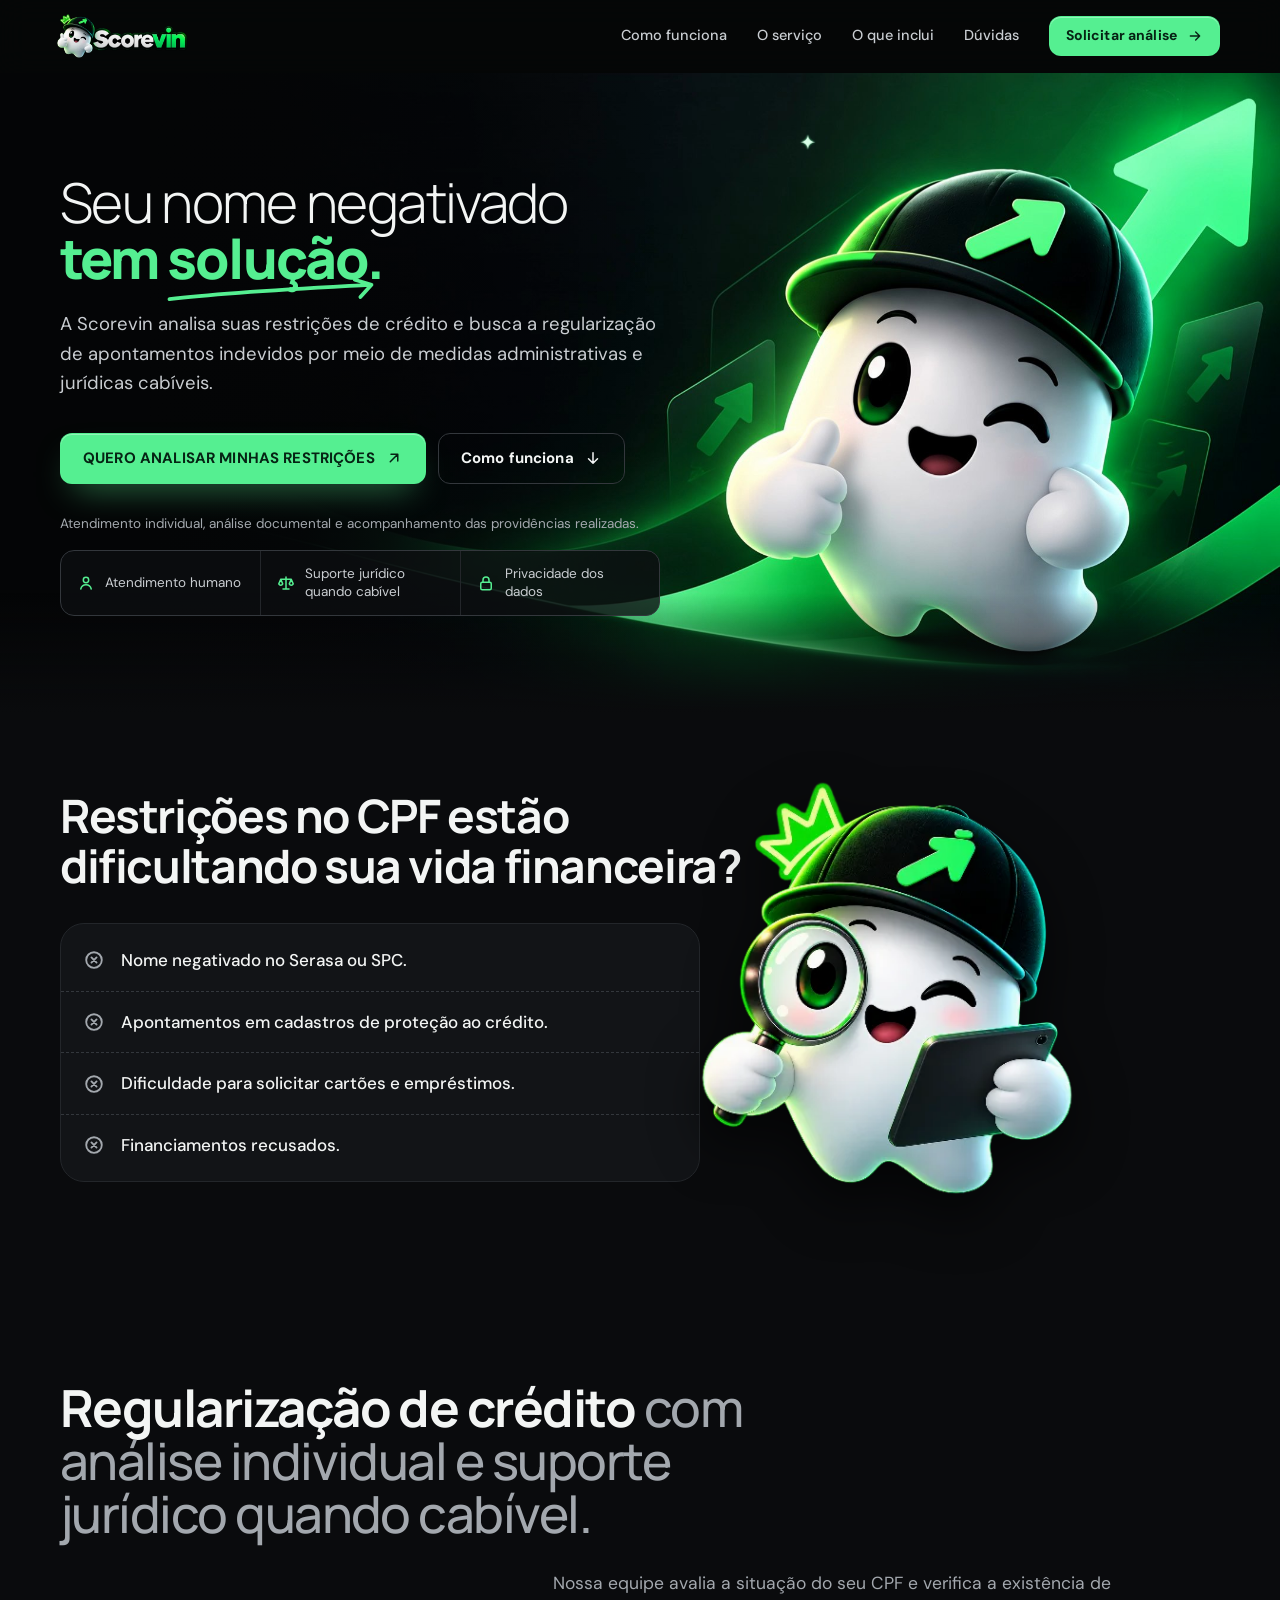
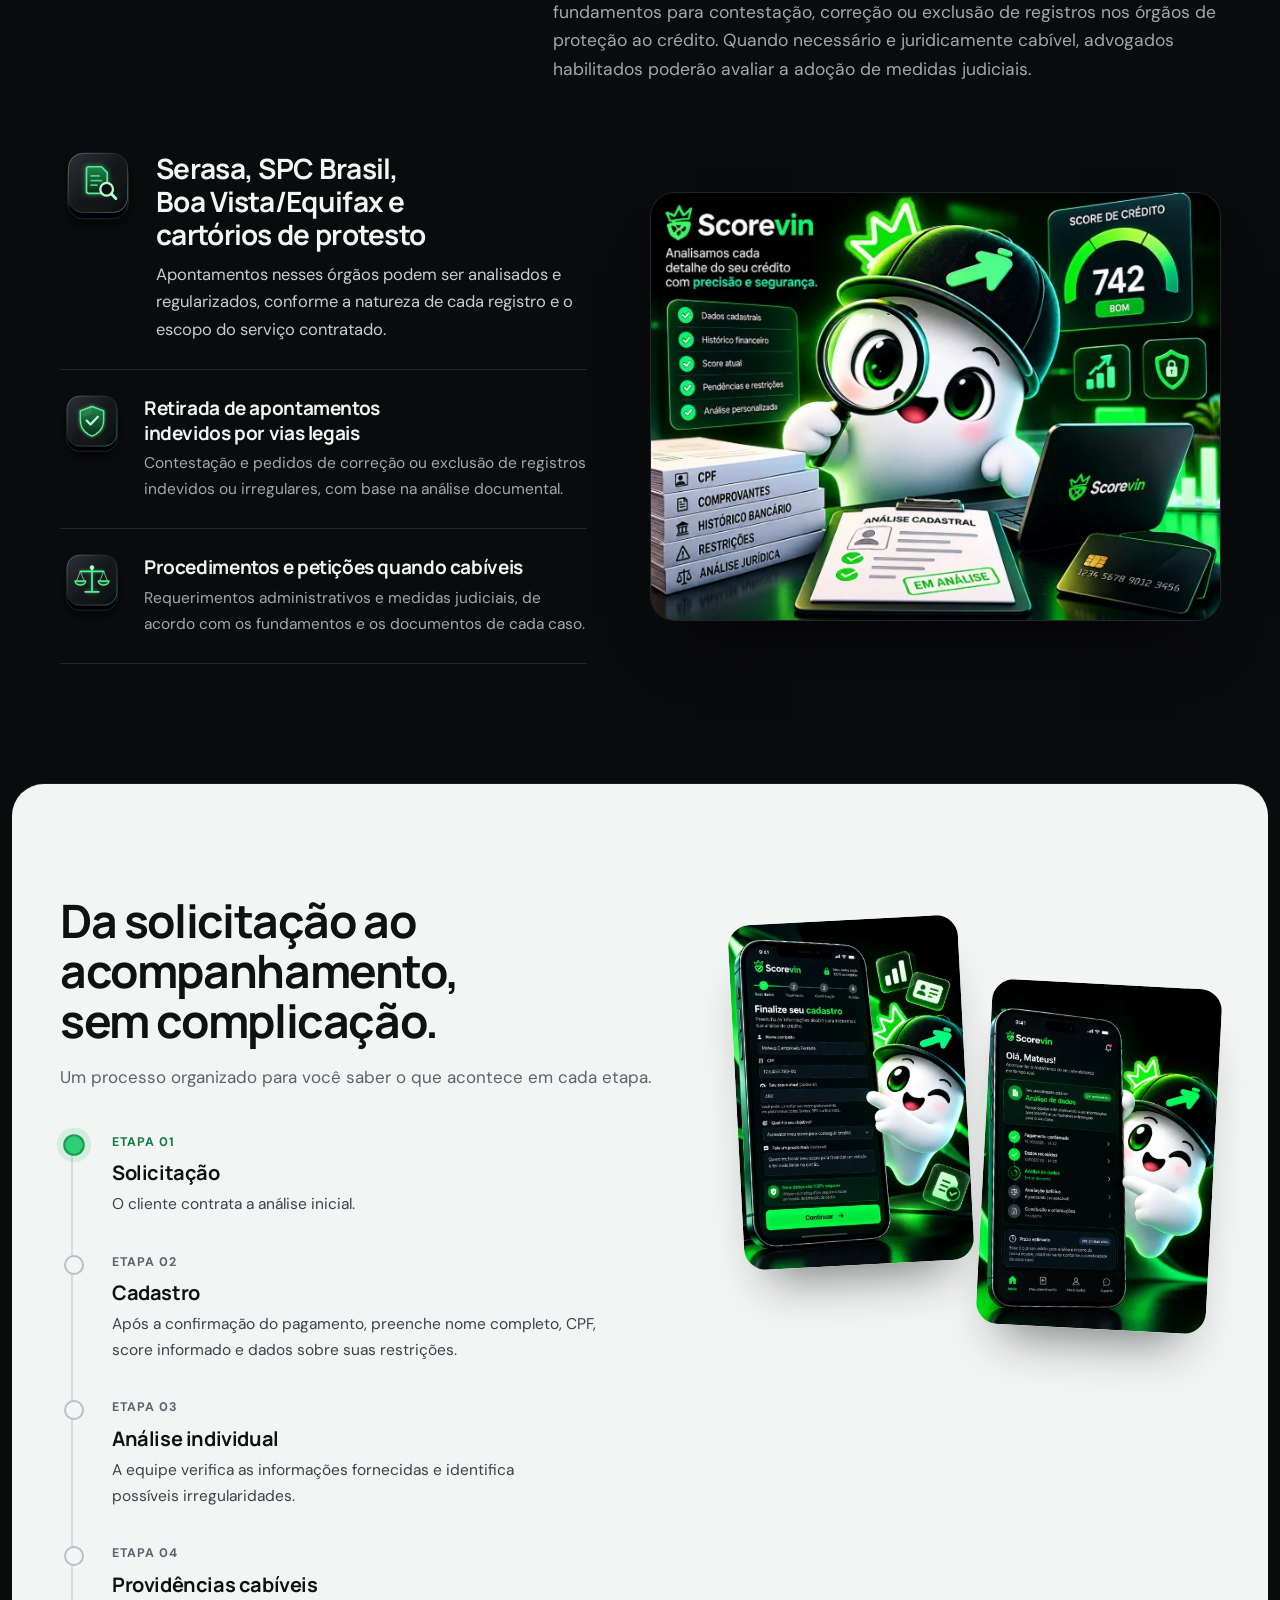
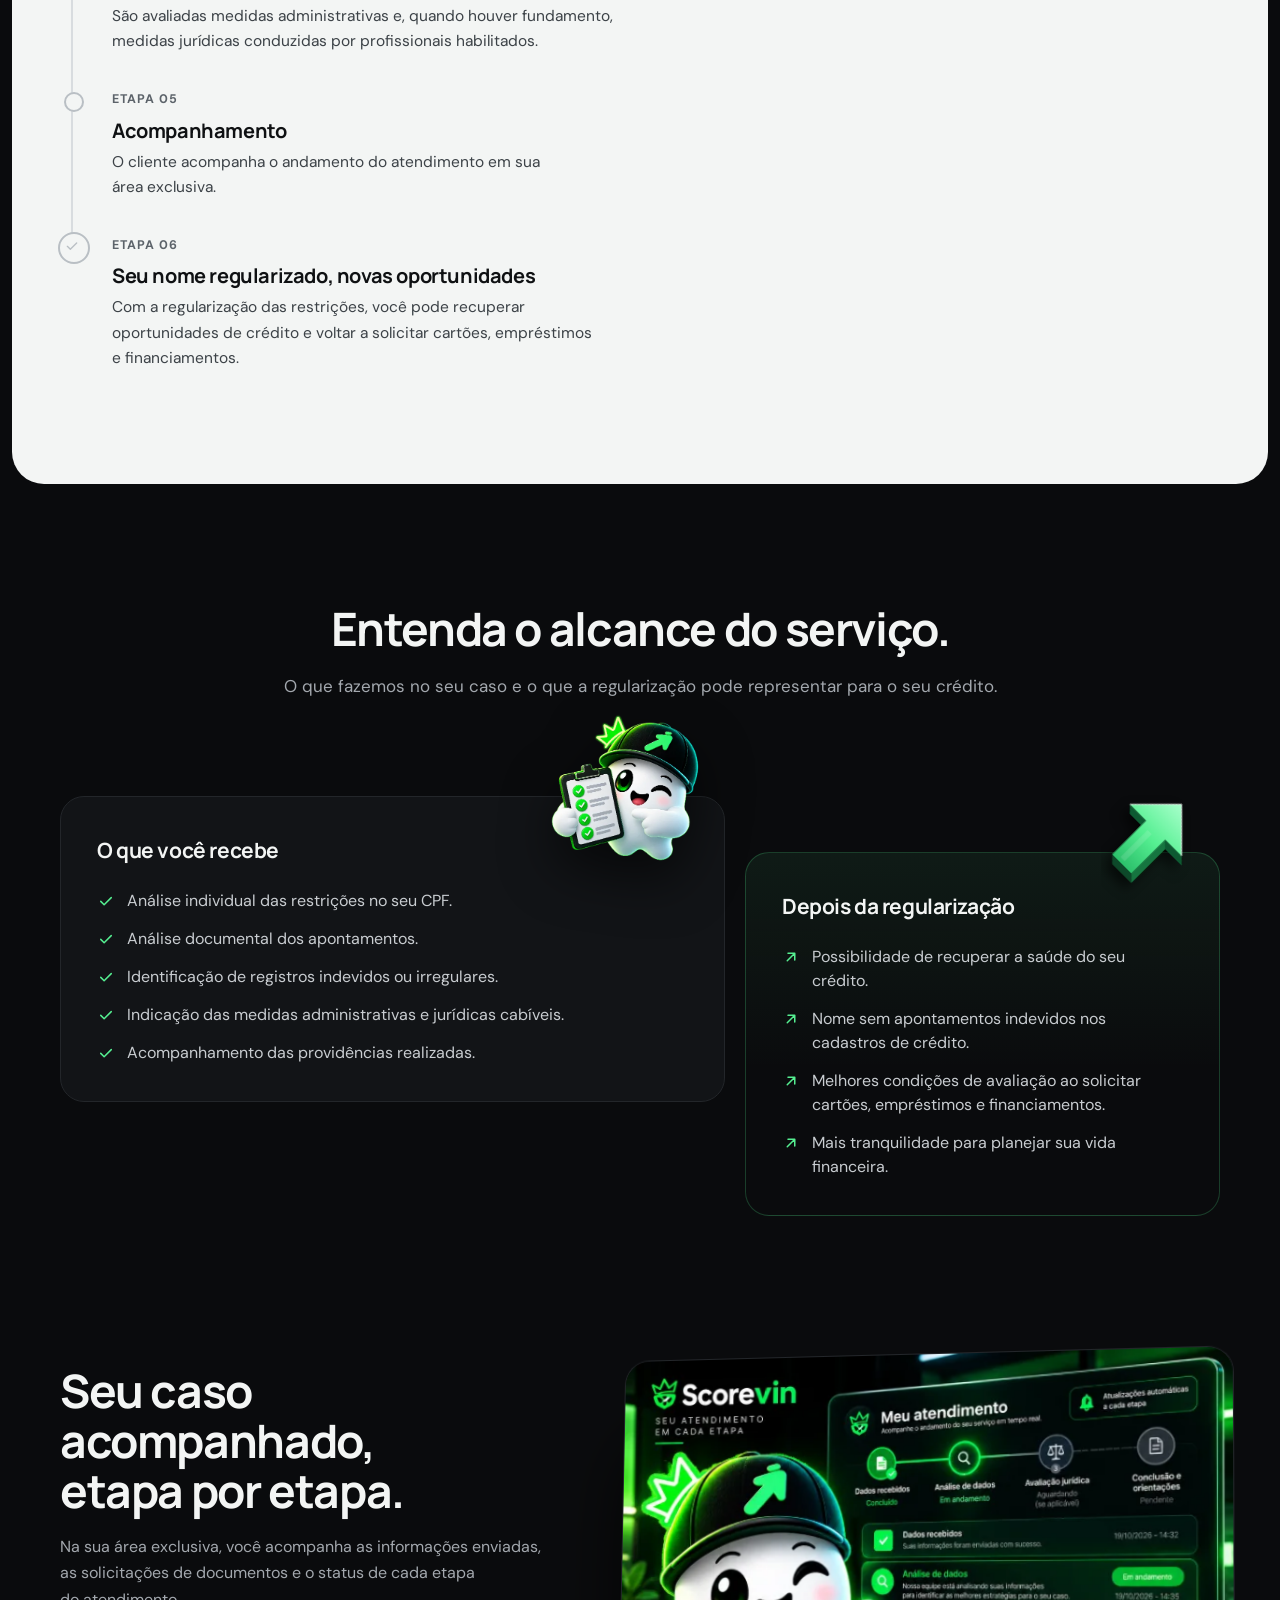
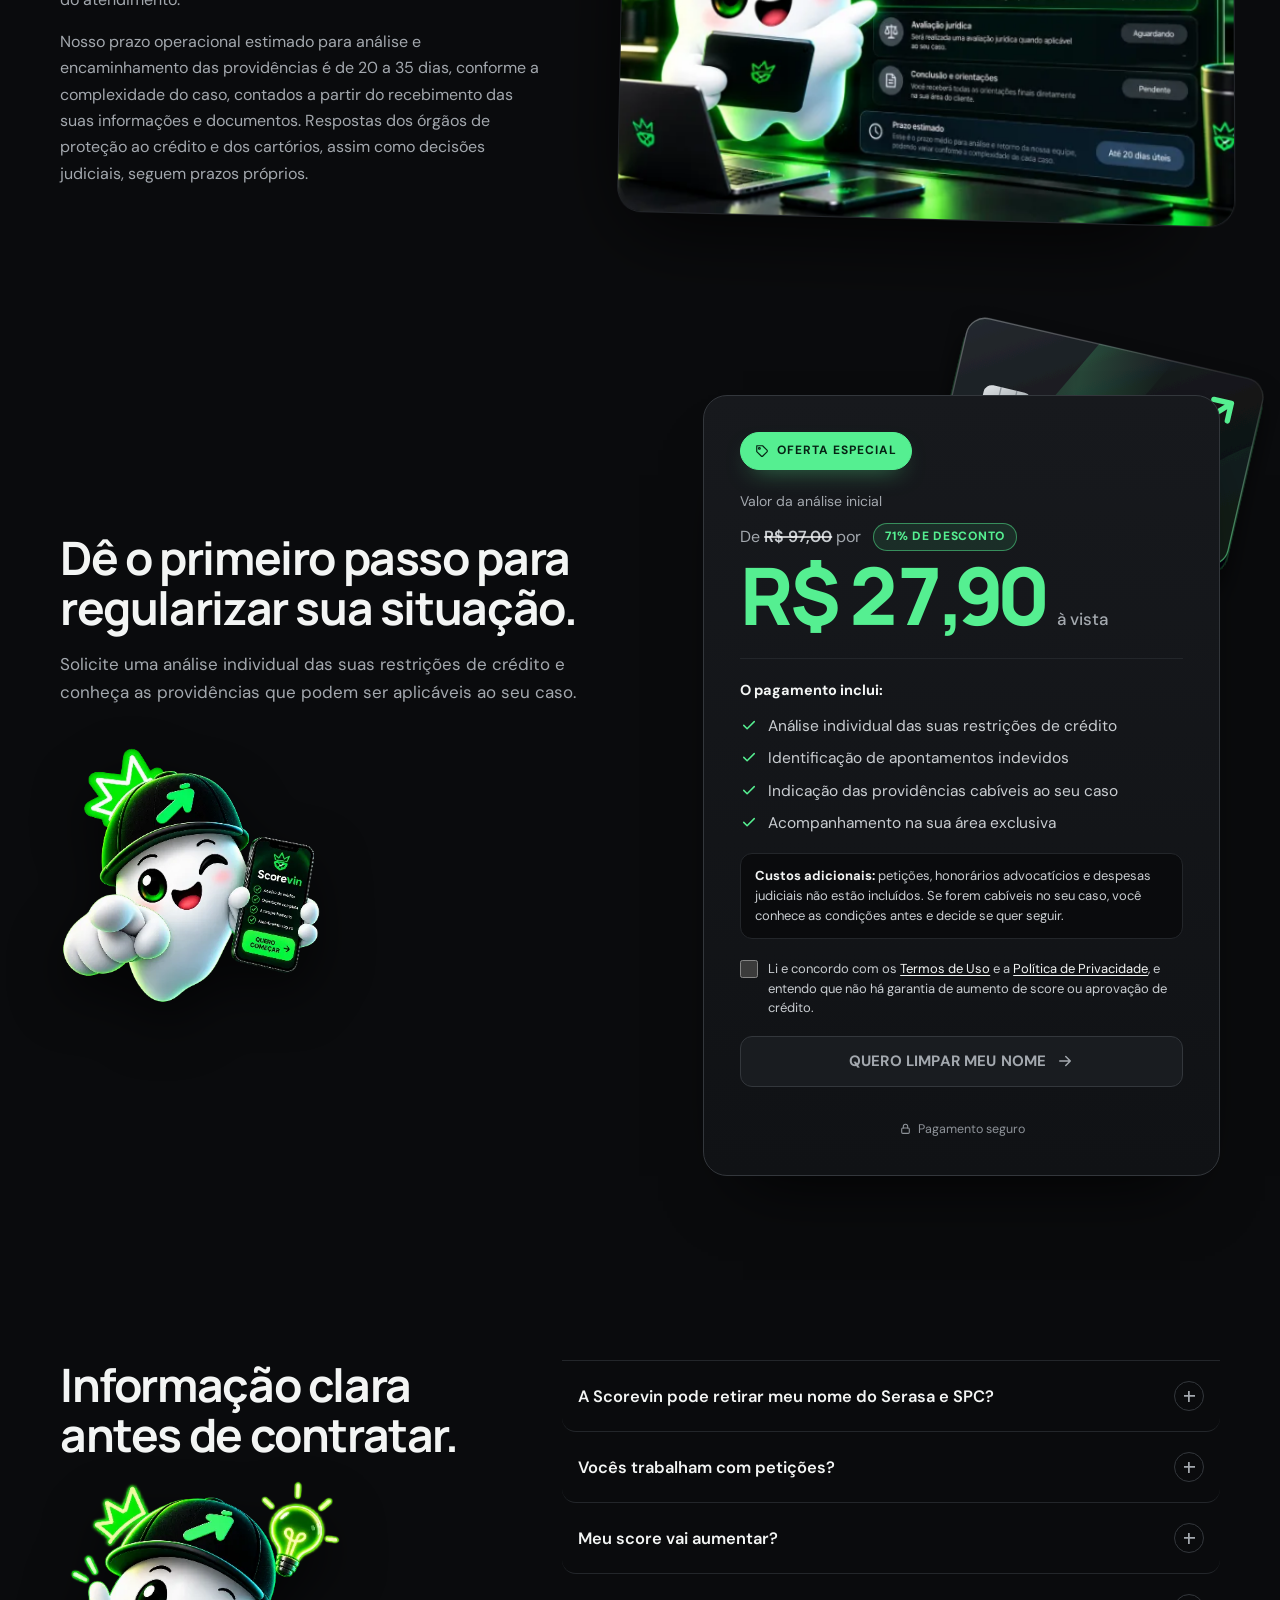
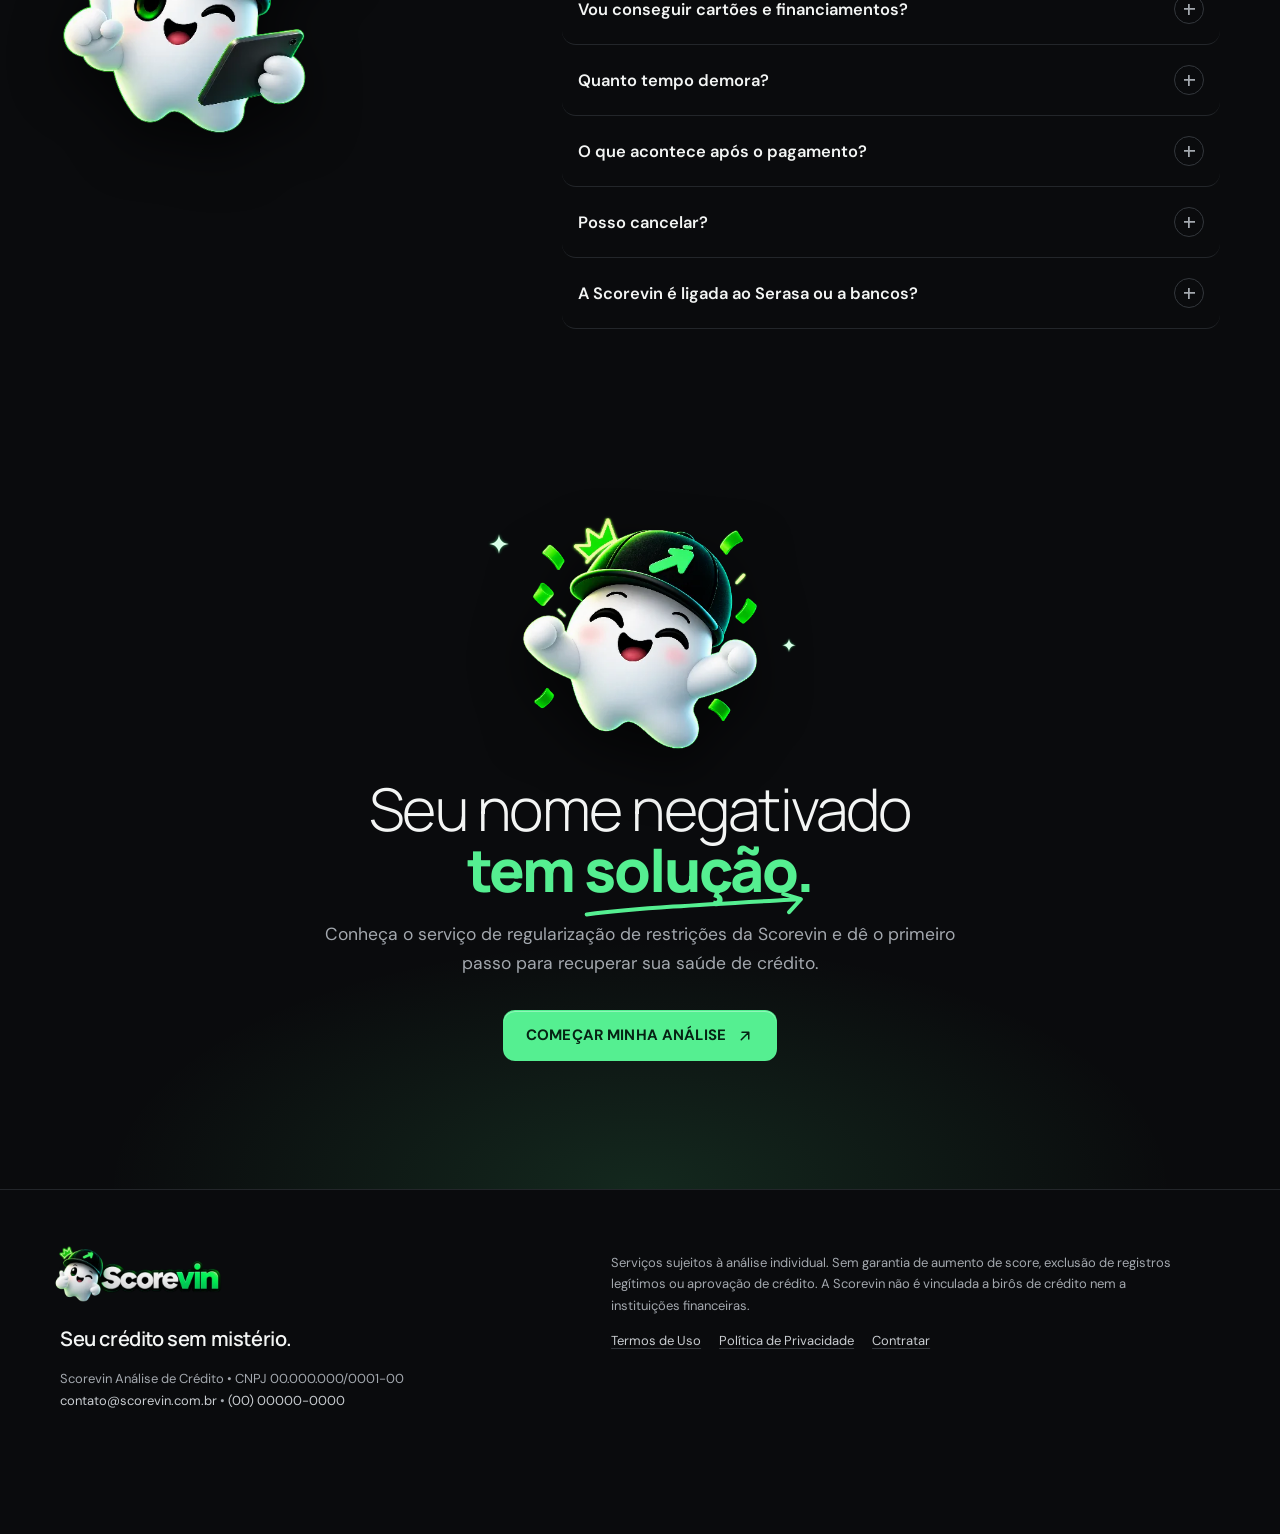
==== index.html @ 2e3ef376 "Adiciona luz que segue o mouse nos cartões Efeito 12 (Não Codei) adaptado: o JS grava a posição do m" ====
<!doctype html>
<html lang="pt-BR">
<head>
  <meta charset="utf-8">
  <meta name="viewport" content="width=device-width,initial-scale=1,viewport-fit=cover">
  <meta name="theme-color" content="#0b0c0e">
  <title>Scorevin — Seu nome negativado pode ter solução</title>
  <meta name="description" content="Seu nome negativado pode ter solução. Conheça o serviço de regularização de restrições da Scorevin e dê o primeiro passo para recuperar sua saúde de crédito.">

  <!-- Open Graph / compartilhamento -->
  <meta property="og:type" content="website">
  <meta property="og:locale" content="pt_BR">
  <meta property="og:title" content="Scorevin — Seu nome negativado pode ter solução">
  <meta property="og:description" content="Conheça o serviço de regularização de restrições da Scorevin e dê o primeiro passo para recuperar sua saúde de crédito.">
  <meta property="og:image" content="https://monikagauthier.github.io/scorevin/assets/vin-hero.png">
  <meta name="twitter:card" content="summary_large_image">

  <link rel="icon" href="data:image/svg+xml,%3Csvg xmlns='http://www.w3.org/2000/svg' viewBox='0 0 64 64'%3E%3Crect width='64' height='64' rx='16' fill='%230b0c0e'/%3E%3Cpath d='M18 44 44 18M28 18h16v16' stroke='%2355ef91' stroke-width='7' fill='none' stroke-linecap='round' stroke-linejoin='round'/%3E%3C/svg%3E">
  <!-- Fontes servidas pelo próprio site (mais rápido e sem enviar dados do visitante ao Google) -->
  <link rel="preload" href="assets/fonts/manrope-latin-wght.woff2" as="font" type="font/woff2" crossorigin>
  <link rel="preload" href="assets/fonts/dm-sans-latin-wght.woff2" as="font" type="font/woff2" crossorigin>
  <!-- ?v=: troque o número quando mudar styles.css ou script.js, para todos verem a versão nova na hora -->
  <link rel="stylesheet" href="styles.css?v=20261022-3">
  <link rel="preload" href="assets/vin-hero.jpg" as="image" fetchpriority="high">

  <!-- Dados estruturados do FAQ (SEO) -->
  <script type="application/ld+json">
  {
    "@context": "https://schema.org",
    "@type": "FAQPage",
    "mainEntity": [
      {"@type": "Question", "name": "A Scorevin pode retirar meu nome do Serasa e SPC?", "acceptedAnswer": {"@type": "Answer", "text": "A Scorevin analisa a possibilidade de contestar e solicitar a correção ou exclusão de registros indevidos ou irregulares. A efetiva retirada depende dos fundamentos e das providências aplicáveis ao caso."}},
      {"@type": "Question", "name": "Vocês trabalham com petições?", "acceptedAnswer": {"@type": "Answer", "text": "Quando existe fundamento jurídico, o caso pode ser avaliado por advogados habilitados para eventual adoção de medidas judiciais, observadas as condições da contratação."}},
      {"@type": "Question", "name": "Meu score vai aumentar?", "acceptedAnswer": {"@type": "Answer", "text": "A correção de informações que prejudicam o histórico de crédito pode influenciar a pontuação, mas o cálculo é realizado pelos birôs e depende de outros fatores."}},
      {"@type": "Question", "name": "Vou conseguir cartões e financiamentos?", "acceptedAnswer": {"@type": "Answer", "text": "A regularização de restrições pode melhorar as condições de avaliação do perfil, mas a aprovação depende das políticas de cada instituição financeira."}},
      {"@type": "Question", "name": "Quanto tempo demora?", "acceptedAnswer": {"@type": "Answer", "text": "O prazo operacional estimado é de 20 a 35 dias, conforme a complexidade do caso. Prazos de terceiros e decisões judiciais podem ser diferentes."}}
    ]
  }
  </script>
</head>
<body>
  <a class="skip" href="#conteudo">Pular para o conteúdo</a>

  <header class="top">
    <div class="container nav">
      <a href="#inicio" class="brand" aria-label="Scorevin — início"><img src="assets/img/scorevin-logo-320.webp" srcset="assets/img/scorevin-logo-320.webp 320w, assets/img/scorevin-logo-480.webp 480w" sizes="(max-width: 540px) 108px, 132px" width="132" height="44" alt="Scorevin"></a>
      <button class="menu-toggle" id="menuToggle" aria-label="Abrir menu" aria-expanded="false" aria-controls="menu"><span class="ico ico-menu" aria-hidden="true"></span></button>
      <nav class="links" id="menu" aria-label="Principal">
        <a href="#como-funciona">Como funciona</a>
        <a href="#servico">O serviço</a>
        <a href="#escopo">O que inclui</a>
        <a href="#duvidas">Dúvidas</a>
        <a class="btn small" href="#contratar">Solicitar análise <span class="ico ico-arrow-right" aria-hidden="true"></span></a>
      </nav>
    </div>
  </header>

  <main id="conteudo">
    <!-- HERO -->
    <section class="hero" id="inicio">
      <div class="container hero-copy">
        <h1><span class="h1-soft">Seu nome negativado</span><br><em>tem <span class="mark">solução.<svg class="mark-line" viewBox="0 0 200 26" aria-hidden="true" focusable="false"><path pathLength="1" d="M4 20C52 14 112 11 184 7M171 2.5 186 7l-10 11"/></svg></span></em></h1>
        <p class="lead">A Scorevin analisa suas restrições de crédito e busca a regularização de apontamentos indevidos por meio de medidas administrativas e jurídicas cabíveis.</p>
        <div class="hero-actions">
          <a class="btn btn-glow" href="#contratar" data-track="hero_cta">QUERO ANALISAR MINHAS RESTRIÇÕES <span class="ico ico-arrow-up-right" aria-hidden="true"></span></a>
          <a class="btn outline" href="#como-funciona">Como funciona <span class="ico ico-arrow-down" aria-hidden="true"></span></a>
        </div>
      </div>

      <!-- Palco do Vin: vídeo oficial + brilho (posição em % do quadro 16:9 do vídeo) -->
      <div class="hero-visual" aria-hidden="true">
        <video class="hero-media" id="heroVideo" autoplay muted loop playsinline preload="auto"
               poster="assets/vin-hero.jpg">
          <source src="assets/vin-hero.mp4" type="video/mp4">
        </video>
        <span class="obj obj-spark" data-depth="14"><img src="assets/3d/brilho.svg" width="48" height="48" alt="" decoding="async"></span>
      </div>

      <div class="container hero-foot">
        <p class="sub">Atendimento individual, análise documental e acompanhamento das providências realizadas.</p>
        <ul class="trust" data-luz>
          <li><span class="ico ico-user" aria-hidden="true"></span>Atendimento humano</li>
          <li><span class="ico ico-scale" aria-hidden="true"></span>Suporte jurídico quando cabível</li>
          <li><span class="ico ico-lock" aria-hidden="true"></span>Privacidade dos dados</li>
        </ul>
      </div>
    </section>

    <!-- IDENTIFICAÇÃO / DORES -->
    <section class="pains-sec">
      <div class="container pains-layout">
        <div class="pains-main">
          <div class="section-head">
            <h2>Restrições no CPF estão dificultando sua vida financeira?</h2>
          </div>
          <ul class="pains" role="list" data-luz>
            <li class="pain" data-reveal style="--d:0ms"><span class="ico ico-x-circle" aria-hidden="true"></span><p>Nome negativado no Serasa ou SPC.</p></li>
            <li class="pain" data-reveal style="--d:70ms"><span class="ico ico-x-circle" aria-hidden="true"></span><p>Apontamentos em cadastros de proteção ao crédito.</p></li>
            <li class="pain" data-reveal style="--d:140ms"><span class="ico ico-x-circle" aria-hidden="true"></span><p>Dificuldade para solicitar cartões e empréstimos.</p></li>
            <li class="pain" data-reveal style="--d:210ms"><span class="ico ico-x-circle" aria-hidden="true"></span><p>Financiamentos recusados.</p></li>
          </ul>
        </div>
        <figure class="vin vin-investigador">
          <img src="assets/img/vin-investigador-400.webp"
               srcset="assets/img/vin-investigador-400.webp 400w, assets/img/vin-investigador-800.webp 800w"
               sizes="(max-width: 899px) 200px, 380px" width="400" height="442"
               loading="lazy" decoding="async" alt="">
        </figure>
      </div>
    </section>

    <!-- SERVIÇO -->
    <section id="servico" class="service-sec">
      <div class="container">
        <div class="service-head">
          <h2>Regularização de crédito <span class="h-soft">com análise individual e suporte jurídico quando cabível.</span></h2>
          <p class="muted">Nossa equipe avalia a situação do seu CPF e verifica a existência de fundamentos para contestação, correção ou exclusão de registros nos órgãos de proteção ao crédito. Quando necessário e juridicamente cabível, advogados habilitados poderão avaliar a adoção de medidas judiciais.</p>
        </div>
        <div class="service-layout">
          <div class="service-list">
            <article class="service-item is-lead" data-reveal><img class="piece" src="assets/3d/peca-registro.svg" width="132" height="144" alt="" loading="lazy" decoding="async"><h3>Serasa, SPC&nbsp;Brasil, Boa&nbsp;Vista/Equifax e cartórios de protesto</h3><p>Apontamentos nesses órgãos podem ser analisados e regularizados, conforme a natureza de cada registro e o escopo do serviço contratado.</p></article>
            <article class="service-item" data-reveal style="--d:80ms"><img class="piece" src="assets/3d/peca-escudo.svg" width="132" height="144" alt="" loading="lazy" decoding="async"><h3>Retirada de apontamentos indevidos por vias legais</h3><p>Contestação e pedidos de correção ou exclusão de registros indevidos ou irregulares, com base na análise documental.</p></article>
            <article class="service-item" data-reveal style="--d:160ms"><img class="piece" src="assets/3d/peca-balanca.svg" width="132" height="144" alt="" loading="lazy" decoding="async"><h3>Procedimentos e petições quando cabíveis</h3><p>Requerimentos administrativos e medidas judiciais, de acordo com os fundamentos e os documentos de cada caso.</p></article>
          </div>
          <figure class="shot shot-service" data-reveal>
            <img src="assets/img/analise-credito-640.webp"
                 srcset="assets/img/analise-credito-640.webp 640w, assets/img/analise-credito-1280.webp 1280w"
                 sizes="(max-width: 850px) calc(100vw - 44px), 580px" width="640" height="480"
                 loading="lazy" decoding="async"
                 alt="Análise de crédito Scorevin: o mascote Vin examina com uma lupa dados cadastrais, histórico financeiro, score atual e pendências.">
          </figure>
        </div>
      </div>
    </section>

    <!-- COMO FUNCIONA -->
    <section class="light" id="como-funciona">
      <div class="container how-layout">
        <div>
          <div class="section-head">
            <h2>Da solicitação ao acompanhamento, sem complicação.</h2>
            <p class="muted">Um processo organizado para você saber o que acontece em cada etapa.</p>
          </div>
          <ol class="steps" role="list">
            <li class="step"><b>ETAPA 01</b><h3>Solicitação</h3><p>O cliente contrata a análise inicial.</p></li>
            <li class="step"><b>ETAPA 02</b><h3>Cadastro</h3><p>Após a confirmação do pagamento, preenche nome completo, CPF, score informado e dados sobre suas restrições.</p></li>
            <li class="step"><b>ETAPA 03</b><h3>Análise individual</h3><p>A equipe verifica as informações fornecidas e identifica possíveis irregularidades.</p></li>
            <li class="step"><b>ETAPA 04</b><h3>Providências cabíveis</h3><p>São avaliadas medidas administrativas e, quando houver fundamento, medidas jurídicas conduzidas por profissionais habilitados.</p></li>
            <li class="step"><b>ETAPA 05</b><h3>Acompanhamento</h3><p>O cliente acompanha o andamento do atendimento em sua área exclusiva.</p></li>
            <li class="step is-done"><b>ETAPA 06</b><h3>Seu nome regularizado, novas oportunidades</h3><p>Com a regularização das restrições, você pode recuperar oportunidades de crédito e voltar a solicitar cartões, empréstimos e financiamentos.</p></li>
          </ol>
        </div>
        <figure class="phones">
          <img src="assets/img/app-cadastro-360.webp"
               srcset="assets/img/app-cadastro-360.webp 360w, assets/img/app-cadastro-720.webp 720w"
               sizes="(max-width: 850px) 45vw, 230px" width="360" height="540"
               loading="lazy" decoding="async"
               alt="Tela de cadastro da Scorevin no celular, com o mascote Vin apontando para o formulário.">
          <img src="assets/img/app-atendimento-360.webp"
               srcset="assets/img/app-atendimento-360.webp 360w, assets/img/app-atendimento-720.webp 720w"
               sizes="(max-width: 850px) 45vw, 230px" width="360" height="540"
               loading="lazy" decoding="async"
               alt="Tela de acompanhamento do atendimento no celular, com a etapa Análise de dados em andamento.">
        </figure>
      </div>
    </section>

    <!-- ESCOPO: INCLUI / NÃO INCLUI -->
    <section id="escopo" class="scope-sec">
      <div class="container">
        <div class="section-head center">
          <h2>Entenda o alcance do serviço.</h2>
          <p class="muted">O que fazemos no seu caso e o que a regularização pode representar para o seu crédito.</p>
        </div>
        <div class="scope">
          <div class="scope-box yes" data-reveal data-luz>
            <img class="scope-vin" src="assets/img/vin-checklist-400.webp" width="400" height="399"
                 loading="lazy" decoding="async" alt="">
            <h3>O que você recebe</h3>
            <ul>
              <li>Análise individual das restrições no seu CPF.</li>
              <li>Análise documental dos apontamentos.</li>
              <li>Identificação de registros indevidos ou irregulares.</li>
              <li>Indicação das medidas administrativas e jurídicas cabíveis.</li>
              <li>Acompanhamento das providências realizadas.</li>
            </ul>
          </div>
          <div class="scope-box next" data-reveal data-luz style="--d:120ms">
            <img class="scope-arrow" src="assets/3d/seta.svg" width="100" height="116" loading="lazy" decoding="async" alt="">
            <h3>Depois da regularização</h3>
            <ul>
              <li>Possibilidade de recuperar a saúde do seu crédito.</li>
              <li>Nome sem apontamentos indevidos nos cadastros de crédito.</li>
              <li>Melhores condições de avaliação ao solicitar cartões, empréstimos e financiamentos.</li>
              <li>Mais tranquilidade para planejar sua vida financeira.</li>
            </ul>
          </div>
        </div>
      </div>
    </section>

    <!-- PAINEL DE ACOMPANHAMENTO -->
    <section class="panel-sec">
      <div class="container split">
        <div>
          <h2>Seu caso acompanhado, etapa por etapa.</h2>
          <p class="muted">Na sua área exclusiva, você acompanha as informações enviadas, as solicitações de documentos e o status de cada etapa do atendimento.</p>
          <p class="muted">Nosso prazo operacional estimado para análise e encaminhamento das providências é de 20 a 35 dias, conforme a complexidade do caso, contados a partir do recebimento das suas informações e documentos. Respostas dos órgãos de proteção ao crédito e dos cartórios, assim como decisões judiciais, seguem prazos próprios.</p>
        </div>
        <figure class="shot shot-panel" data-reveal>
          <img src="assets/img/painel-atendimento-640.webp"
               srcset="assets/img/painel-atendimento-640.webp 640w, assets/img/painel-atendimento-1280.webp 1280w"
               sizes="(max-width: 850px) calc(100vw - 44px), 545px" width="640" height="480"
               loading="lazy" decoding="async"
               alt="Painel Meu atendimento, com as etapas Dados recebidos, Análise de dados, Avaliação jurídica e Conclusão e orientações.">
        </figure>
      </div>
    </section>

    <!-- OFERTA -->
    <section id="contratar" class="offer-sec">
      <div class="container">
        <div class="offer">
          <div class="offer-copy">
            <h2>Dê o primeiro passo para regularizar sua situação.</h2>
            <p class="muted">Solicite uma análise individual das suas restrições de crédito e conheça as providências que podem ser aplicáveis ao seu caso.</p>
            <img class="offer-vin" src="assets/img/vin-ofertas-400.webp"
                 srcset="assets/img/vin-ofertas-400.webp 400w, assets/img/vin-ofertas-800.webp 800w"
                 sizes="(max-width: 850px) 190px, 270px" width="400" height="394"
                 loading="lazy" decoding="async" alt="">
          </div>
          <div class="offer-stack">
          <img class="offer-cardart" src="assets/3d/cartao.svg" width="380" height="264" loading="lazy" decoding="async" alt="">
          <div class="offer-card" data-reveal data-luz>
            <span class="luz" aria-hidden="true"></span>
            <span class="offer-badge is-promo"><span class="ico ico-tag" aria-hidden="true"></span> Oferta especial</span>
            <div class="price-label">Valor da análise inicial</div>
            <p class="price-old"><span>De <del>R$ 97,00</del> por</span> <span class="price-off">71% DE DESCONTO</span></p>
            <div class="price"><span class="price-num">R$ 27<span class="price-sep">,</span>90</span> <small>à vista</small></div>
            <p class="offer-list-title">O pagamento inclui:</p>
            <ul class="offer-list">
              <li>Análise individual das suas restrições de crédito</li>
              <li>Identificação de apontamentos indevidos</li>
              <li>Indicação das providências cabíveis ao seu caso</li>
              <li>Acompanhamento na sua área exclusiva</li>
            </ul>
            <p class="offer-costs"><strong>Custos adicionais:</strong> petições, honorários advocatícios e despesas judiciais não estão incluídos. Se forem cabíveis no seu caso, você conhece as condições antes e decide se quer seguir.</p>
            <label class="consent">
              <input type="checkbox" id="consent">
              <span>Li e concordo com os <a href="#termos">Termos de Uso</a> e a <a href="#privacidade">Política de Privacidade</a>, e entendo que não há garantia de aumento de score ou aprovação de crédito.</span>
            </label>
            <button class="btn btn-glow" id="checkout" disabled>QUERO LIMPAR MEU NOME <span class="ico ico-arrow-right" aria-hidden="true"></span></button>
            <p class="form-msg" id="formMsg" role="status" aria-live="polite"></p>
            <p class="offer-secure"><span class="ico ico-lock" aria-hidden="true"></span> Pagamento seguro</p>
          </div>
          </div>
        </div>
      </div>
    </section>

    <!-- FAQ -->
    <section id="duvidas" class="faq-sec">
      <div class="container faq-layout">
        <div class="faq-aside">
          <div class="section-head">
            <h2>Informação clara antes de contratar.</h2>
          </div>
          <img class="faq-vin" src="assets/img/vin-lampada-400.webp"
               srcset="assets/img/vin-lampada-400.webp 400w, assets/img/vin-lampada-800.webp 800w"
               sizes="(max-width: 850px) 190px, 300px" width="400" height="369"
               loading="lazy" decoding="async" alt="">
        </div>
        <div class="faq">
        <details><summary>A Scorevin pode retirar meu nome do Serasa e SPC?</summary><p>A Scorevin analisa a possibilidade de contestar e solicitar a correção ou exclusão de registros indevidos ou irregulares. A efetiva retirada depende dos fundamentos e das providências aplicáveis ao caso.</p></details>
        <details><summary>Vocês trabalham com petições?</summary><p>Quando existe fundamento jurídico, o caso pode ser avaliado por advogados habilitados para eventual adoção de medidas judiciais, observadas as condições da contratação.</p></details>
        <details><summary>Meu score vai aumentar?</summary><p>A correção de informações que prejudicam o histórico de crédito pode influenciar a pontuação, mas o cálculo é realizado pelos birôs e depende de outros fatores.</p></details>
        <details><summary>Vou conseguir cartões e financiamentos?</summary><p>A regularização de restrições pode melhorar as condições de avaliação do perfil, mas a aprovação depende das políticas de cada instituição financeira.</p></details>
        <details><summary>Quanto tempo demora?</summary><p>O prazo operacional estimado é de 20 a 35 dias, conforme a complexidade do caso. Prazos de terceiros e decisões judiciais podem ser diferentes.</p></details>
        <details><summary>O que acontece após o pagamento?</summary><p>Você recebe acesso ao cadastro seguro para informar seus dados e acompanhar o atendimento na sua área exclusiva.</p></details>
        <details><summary>Posso cancelar?</summary><p>As condições de cancelamento e reembolso serão informadas nos Termos de Uso antes do pagamento, respeitando o direito de arrependimento previsto no Código de Defesa do Consumidor para compras on-line.</p></details>
        <details><summary>A Scorevin é ligada ao Serasa ou a bancos?</summary><p>Não. A Scorevin é um serviço independente e não representa birôs de crédito nem instituições financeiras.</p></details>
        </div>
      </div>
    </section>

    <!-- CTA FINAL -->
    <section class="final">
      <div class="container">
        <div class="final-stage" data-reveal>
          <img class="final-vin" src="assets/img/vin-festa-400.webp"
               srcset="assets/img/vin-festa-400.webp 400w, assets/img/vin-festa-800.webp 800w"
               sizes="(max-width: 540px) 190px, 250px" width="400" height="398"
               loading="lazy" decoding="async" alt="">
          <img class="final-spark s1" src="assets/3d/brilho.svg" width="48" height="48" loading="lazy" decoding="async" alt="">
          <img class="final-spark s2" src="assets/3d/brilho.svg" width="48" height="48" loading="lazy" decoding="async" alt="">
        </div>
        <h2><span class="h1-soft">Seu nome negativado</span> <em>tem <span class="mark">solução.<svg class="mark-line" viewBox="0 0 200 26" aria-hidden="true" focusable="false"><path pathLength="1" d="M4 20C52 14 112 11 184 7M171 2.5 186 7l-10 11"/></svg></span></em></h2>
        <p class="muted">Conheça o serviço de regularização de restrições da Scorevin e dê o primeiro passo para recuperar sua saúde de crédito.</p>
        <a class="btn" href="#contratar" data-track="final_cta">COMEÇAR MINHA ANÁLISE <span class="ico ico-arrow-up-right" aria-hidden="true"></span></a>
      </div>
    </section>
  </main>

  <footer class="foot">
    <div class="container foot-flex">
      <div>
        <img class="foot-logo" src="assets/img/scorevin-logo-480.webp" width="480" height="160"
             loading="lazy" decoding="async" alt="Scorevin">
        <p>Seu crédito sem mistério.</p>
        <p>Scorevin Análise de Crédito • CNPJ 00.000.000/0001-00<br>
          <a class="foot-contact" href="mailto:contato@scorevin.com.br">contato@scorevin.com.br</a> •
          <a class="foot-contact" href="tel:+5500000000000">(00) 00000-0000</a>
        </p>
      </div>
      <div class="foot-legal">
        <p>Serviços sujeitos à análise individual. Sem garantia de aumento de score, exclusão de registros legítimos ou aprovação de crédito. A Scorevin não é vinculada a birôs de crédito nem a instituições financeiras.</p>
        <div class="foot-links">
          <a href="#termos" id="termos">Termos de Uso</a>
          <a href="#privacidade" id="privacidade">Política de Privacidade</a>
          <a href="#contratar">Contratar</a>
        </div>
      </div>
    </div>
  </footer>

  <!-- WhatsApp flutuante (exibido somente se configurado em script.js) -->
  <a class="wa" id="whatsapp" href="#" target="_blank" rel="noopener" aria-label="Falar no WhatsApp" hidden>
    <svg viewBox="0 0 24 24" aria-hidden="true"><path d="M12 2a10 10 0 0 0-8.6 15.1L2 22l5-1.3A10 10 0 1 0 12 2Zm0 18.2a8.2 8.2 0 0 1-4.2-1.2l-.3-.2-3 .8.8-2.9-.2-.3A8.2 8.2 0 1 1 12 20.2Zm4.5-6.1c-.2-.1-1.5-.7-1.7-.8-.2-.1-.4-.1-.6.1l-.8 1c-.1.2-.3.2-.5.1a6.7 6.7 0 0 1-3.3-2.9c-.2-.4.3-.4.8-1.3.1-.2 0-.3 0-.4l-.8-1.8c-.2-.5-.4-.4-.6-.4h-.5a1 1 0 0 0-.7.3 3 3 0 0 0-.9 2.2 5.2 5.2 0 0 0 1.1 2.8 11.9 11.9 0 0 0 4.6 4c1.7.7 2.3.8 3.2.7.5-.1 1.5-.6 1.7-1.2.2-.6.2-1.1.2-1.2-.1-.1-.3-.2-.5-.3Z"/></svg>
  </a>

  <!-- Barra CTA fixa no mobile -->
  <div class="sticky-cta" id="stickyCta"><a class="btn" href="#contratar" data-track="sticky_cta">SOLICITAR MINHA ANÁLISE — <span class="nowrap">R$ 27,90</span></a></div>

  <!-- Voltar ao topo -->
  <button class="to-top" id="toTop" aria-label="Voltar ao topo" title="Voltar ao topo"><span class="ico ico-arrow-up" aria-hidden="true"></span></button>

  <script src="script.js?v=20261022-3"></script>
</body>
</html>
---- styles.css ----
/* ===================== FONTES =====================
 * DM Sans (textos) e Manrope (títulos), servidas pelo próprio site.
 * Licença SIL OFL 1.1 em assets/fonts/.
 * ================================================== */
@font-face {
  font-family: 'Manrope';
  font-style: normal;
  font-weight: 200 800;
  font-display: swap;
  src: url('assets/fonts/manrope-latin-wght.woff2') format('woff2');
  unicode-range: U+0000-00FF, U+0131, U+0152-0153, U+02BB-02BC, U+02C6, U+02DA, U+02DC, U+0304, U+0308, U+0329, U+2000-206F, U+20AC, U+2122, U+2191, U+2193, U+2212, U+2215, U+FEFF, U+FFFD;
}
@font-face {
  font-family: 'DM Sans';
  font-style: normal;
  font-weight: 100 1000;
  font-display: swap;
  src: url('assets/fonts/dm-sans-latin-wght.woff2') format('woff2');
  unicode-range: U+0000-00FF, U+0131, U+0152-0153, U+02BB-02BC, U+02C6, U+02DA, U+02DC, U+0304, U+0308, U+0329, U+2000-206F, U+20AC, U+2122, U+2191, U+2193, U+2212, U+2215, U+FEFF, U+FFFD;
}

/* ===================== CORES E MEDIDAS =====================
 * Para trocar uma cor da página inteira, mude aqui.
 * Preto profundo + carvão, verde da marca como luz controlada.
 * =========================================================== */
:root {
  color-scheme: dark;
  accent-color: #55ef91;

  /* Superfícies */
  --bg-deep: #040506;     /* palco do topo e do fechamento (mesmo preto do vídeo do Vin) */
  --bg: #0a0b0d;          /* fundo da página */
  --surface: #121417;     /* caixas e cartões */
  --surface-2: #191c20;   /* caixas em destaque */
  --line: #23262a;        /* linhas e bordas */
  --line-strong: #33373c;

  /* Texto */
  --ink: #f3f5f4;         /* principal */
  --ink-2: #c9cdd1;       /* secundário */
  --muted: #a3a8ae;       /* apoio */
  --faint: #8d9298;       /* letras miúdas */

  /* Verde da marca */
  --accent: #55ef91;
  --accent-hover: #7af5aa;
  --accent-deep: #1f9a56; /* verde escuro: linhas sobre fundo claro, lados das peças 3D */
  --accent-ink: #062314;  /* texto sobre o verde */
  --green: var(--accent); /* nome antigo, mantido para compatibilidade */

  /* Folha clara ("Como funciona") */
  --paper: #f3f5f4;
  --paper-ink: #0f1113;
  --paper-ink-2: #3c4247;
  --paper-muted: #5c636a;
  --paper-line: #d8dcdf;

  --radius: 16px;
  --radius-lg: 24px;
  --ease-out: cubic-bezier(.16, 1, .3, 1);
  --ease-in-out: cubic-bezier(.45, 0, .25, 1);
  --shadow-lift: 0 30px 60px -28px rgba(0, 0, 0, .85);
  --font-body: 'DM Sans', system-ui, -apple-system, 'Segoe UI', Roboto, Arial, sans-serif;
  --font-display: Manrope, 'DM Sans', system-ui, -apple-system, 'Segoe UI', Roboto, Arial, sans-serif;

  /* Ícones desenhados em SVG, todos com o mesmo traço */
  --i-check: url("data:image/svg+xml,%3Csvg xmlns='http://www.w3.org/2000/svg' viewBox='0 0 24 24' fill='none' stroke='%23000' stroke-width='2' stroke-linecap='round' stroke-linejoin='round'%3E%3Cpath d='M5 12.5 9.5 17 19 7.5'/%3E%3C/svg%3E");
  --i-arrow-right: url("data:image/svg+xml,%3Csvg xmlns='http://www.w3.org/2000/svg' viewBox='0 0 24 24' fill='none' stroke='%23000' stroke-width='2' stroke-linecap='round' stroke-linejoin='round'%3E%3Cpath d='M5 12h14M13 6l6 6-6 6'/%3E%3C/svg%3E");
  --i-arrow-left: url("data:image/svg+xml,%3Csvg xmlns='http://www.w3.org/2000/svg' viewBox='0 0 24 24' fill='none' stroke='%23000' stroke-width='2' stroke-linecap='round' stroke-linejoin='round'%3E%3Cpath d='M19 12H5M11 6l-6 6 6 6'/%3E%3C/svg%3E");
  --i-arrow-up-right: url("data:image/svg+xml,%3Csvg xmlns='http://www.w3.org/2000/svg' viewBox='0 0 24 24' fill='none' stroke='%23000' stroke-width='2' stroke-linecap='round' stroke-linejoin='round'%3E%3Cpath d='M7 17 17 7M8 7h9v9'/%3E%3C/svg%3E");
  --i-arrow-down: url("data:image/svg+xml,%3Csvg xmlns='http://www.w3.org/2000/svg' viewBox='0 0 24 24' fill='none' stroke='%23000' stroke-width='2' stroke-linecap='round' stroke-linejoin='round'%3E%3Cpath d='M12 5v14M6 13l6 6 6-6'/%3E%3C/svg%3E");
  --i-arrow-up: url("data:image/svg+xml,%3Csvg xmlns='http://www.w3.org/2000/svg' viewBox='0 0 24 24' fill='none' stroke='%23000' stroke-width='2' stroke-linecap='round' stroke-linejoin='round'%3E%3Cpath d='M12 19V5M6 11l6-6 6 6'/%3E%3C/svg%3E");
  --i-menu: url("data:image/svg+xml,%3Csvg xmlns='http://www.w3.org/2000/svg' viewBox='0 0 24 24' fill='none' stroke='%23000' stroke-width='2' stroke-linecap='round' stroke-linejoin='round'%3E%3Cpath d='M4 7h16M4 12h16M4 17h10'/%3E%3C/svg%3E");
  --i-close: url("data:image/svg+xml,%3Csvg xmlns='http://www.w3.org/2000/svg' viewBox='0 0 24 24' fill='none' stroke='%23000' stroke-width='2' stroke-linecap='round' stroke-linejoin='round'%3E%3Cpath d='M6 6l12 12M18 6 6 18'/%3E%3C/svg%3E");
  --i-lock: url("data:image/svg+xml,%3Csvg xmlns='http://www.w3.org/2000/svg' viewBox='0 0 24 24' fill='none' stroke='%23000' stroke-width='2' stroke-linecap='round' stroke-linejoin='round'%3E%3Crect x='5' y='11' width='14' height='10' rx='2'/%3E%3Cpath d='M8 11V8a4 4 0 0 1 8 0v3'/%3E%3C/svg%3E");
  --i-user: url("data:image/svg+xml,%3Csvg xmlns='http://www.w3.org/2000/svg' viewBox='0 0 24 24' fill='none' stroke='%23000' stroke-width='2' stroke-linecap='round' stroke-linejoin='round'%3E%3Ccircle cx='12' cy='8' r='3.6'/%3E%3Cpath d='M5 20c.9-3.7 3.6-5.6 7-5.6s6.1 1.9 7 5.6'/%3E%3C/svg%3E");
  --i-scale: url("data:image/svg+xml,%3Csvg xmlns='http://www.w3.org/2000/svg' viewBox='0 0 24 24' fill='none' stroke='%23000' stroke-width='2' stroke-linecap='round' stroke-linejoin='round'%3E%3Cpath d='M12 4v16M8 20h8M5 7h14M5 7l-2.6 6.2a2.8 2.8 0 0 0 5.2 0zM19 7l-2.6 6.2a2.8 2.8 0 0 0 5.2 0z'/%3E%3C/svg%3E");
  --i-x-circle: url("data:image/svg+xml,%3Csvg xmlns='http://www.w3.org/2000/svg' viewBox='0 0 24 24' fill='none' stroke='%23000' stroke-width='2' stroke-linecap='round' stroke-linejoin='round'%3E%3Ccircle cx='12' cy='12' r='8.5'/%3E%3Cpath d='m9.2 9.2 5.6 5.6M14.8 9.2l-5.6 5.6'/%3E%3C/svg%3E");
  --i-tag: url("data:image/svg+xml,%3Csvg xmlns='http://www.w3.org/2000/svg' viewBox='0 0 24 24' fill='none' stroke='%23000' stroke-width='2' stroke-linecap='round' stroke-linejoin='round'%3E%3Cpath d='M20.6 13.4 13.4 20.6a2 2 0 0 1-2.8 0L3 13V3h10l7.6 7.6a2 2 0 0 1 0 2.8z'/%3E%3Ccircle cx='7.5' cy='7.5' r='1.5'/%3E%3C/svg%3E");
  --i-chevron-down: url("data:image/svg+xml,%3Csvg xmlns='http://www.w3.org/2000/svg' viewBox='0 0 24 24' fill='none' stroke='%23000' stroke-width='2' stroke-linecap='round' stroke-linejoin='round'%3E%3Cpath d='m6 9 6 6 6-6'/%3E%3C/svg%3E");
}

/* ===================== BASE ===================== */
* { box-sizing: border-box; }
html { scroll-behavior: smooth; scroll-padding-top: 84px; scrollbar-color: var(--line-strong) var(--bg); }
body {
  margin: 0;
  background: var(--bg);
  color: var(--ink);
  font: 16px/1.65 var(--font-body);
  -webkit-font-smoothing: antialiased;
  -moz-osx-font-smoothing: grayscale;
  overflow-x: clip;
}
h1, h2, h3 { font-family: var(--font-display); font-weight: 700; letter-spacing: -0.03em; text-wrap: balance; }
h2 { font-size: clamp(30px, 3.6vw, 50px); line-height: 1.08; margin: 0 0 18px; }
h3 { letter-spacing: -0.02em; }
p { text-wrap: pretty; }
a { color: inherit; text-decoration: none; }
img { max-width: 100%; }
button { font: inherit; cursor: pointer; }
figure { margin: 0; }
::selection { background: rgba(85, 239, 145, .3); color: var(--ink); }
.muted { color: var(--muted); }
.container { width: min(1160px, calc(100% - 44px)); margin-inline: auto; }
.nowrap { white-space: nowrap; }

/* Ícones */
.ico {
  display: inline-block; flex: none; width: 1.15em; height: 1.15em;
  background: currentColor;
  -webkit-mask: var(--ico) center / contain no-repeat;
          mask: var(--ico) center / contain no-repeat;
}
.ico-check { --ico: var(--i-check); }
.ico-arrow-right { --ico: var(--i-arrow-right); }
.ico-arrow-left { --ico: var(--i-arrow-left); }
.ico-arrow-up-right { --ico: var(--i-arrow-up-right); }
.ico-arrow-down { --ico: var(--i-arrow-down); }
.ico-arrow-up { --ico: var(--i-arrow-up); }
.ico-menu { --ico: var(--i-menu); }
.ico-lock { --ico: var(--i-lock); }
.ico-user { --ico: var(--i-user); }
.ico-scale { --ico: var(--i-scale); }
.ico-x-circle { --ico: var(--i-x-circle); }
.ico-tag { --ico: var(--i-tag); }

/* Acessibilidade */
.skip {
  position: absolute; left: 12px; top: -60px; z-index: 100;
  background: var(--accent); color: var(--accent-ink); padding: 10px 16px;
  border-radius: 10px; font-weight: 700; transition: top .2s;
}
.skip:focus { top: 12px; }
:focus-visible { outline: 2px solid var(--accent); outline-offset: 3px; border-radius: 6px; }

/* ===================== TOPO ===================== */
.top {
  position: sticky; top: 0; z-index: 40;
  background: rgba(4, 5, 6, .8);
  -webkit-backdrop-filter: blur(14px) saturate(140%); backdrop-filter: blur(14px) saturate(140%);
  border-bottom: 1px solid transparent;
  transition: background-color .3s, border-color .3s, box-shadow .3s;
}
.top.scrolled { background: rgba(10, 11, 13, .9); border-bottom-color: var(--line); box-shadow: 0 14px 30px -22px rgba(0, 0, 0, .9); }
.nav { display: flex; align-items: center; justify-content: space-between; gap: 24px; min-height: 72px; }
.brand { display: flex; align-items: center; flex: none; margin-left: -4px; border-radius: 10px; }
.brand img { display: block; width: 132px; height: auto; }
.links { display: flex; align-items: center; gap: 30px; color: var(--ink-2); font-size: 14.5px; font-weight: 500; }
.links a:not(.btn) { position: relative; padding: 6px 0; transition: color .2s; }
.links a:not(.btn)::after {
  content: ''; position: absolute; left: 0; right: 0; bottom: 0; height: 1.5px; border-radius: 2px;
  background: var(--accent); transform: scaleX(0); transform-origin: left; transition: transform .35s var(--ease-out);
}
.links a:not(.btn):hover, .links a[aria-current] { color: var(--ink); }
.links a:not(.btn):hover::after, .links a[aria-current]::after { transform: scaleX(1); }
.menu-toggle {
  display: none; place-items: center; width: 44px; height: 44px; padding: 0;
  background: transparent; border: 1px solid var(--line-strong); border-radius: 12px; color: var(--ink);
  transition: background-color .2s, border-color .2s;
}
.menu-toggle:hover { background: var(--surface); }
.menu-toggle .ico { width: 22px; height: 22px; }
.menu-toggle[aria-expanded="true"] .ico { --ico: var(--i-close); }

/* ===================== BOTÕES ===================== */
.btn {
  position: relative;
  display: inline-flex; align-items: center; justify-content: center; gap: 10px;
  padding: 15px 22px; border: 1px solid transparent; border-radius: 12px;
  background: var(--accent); color: var(--accent-ink);
  font: 700 15px/1.25 var(--font-body); letter-spacing: .01em; text-align: center;
  box-shadow: inset 0 1px 0 rgba(255, 255, 255, .35);
  transition: background-color .2s, border-color .2s, color .2s, box-shadow .3s var(--ease-out), transform .3s var(--ease-out);
}
.btn .ico { width: 18px; height: 18px; transition: transform .3s var(--ease-out); }
.btn:hover { background: var(--accent-hover); transform: translateY(-1px); }
.btn:hover .ico-arrow-up-right { transform: translate(2px, -2px); }
.btn:hover .ico-arrow-down { transform: translateY(2px); }
.btn:hover .ico-arrow-right { transform: translateX(3px); }
.btn:active { transform: translateY(1px); }
.btn:focus-visible { outline-offset: 4px; }
/* Luz verde que cai sob o botão principal (sombra com deslocamento, não halo) */
.btn-glow { box-shadow: inset 0 1px 0 rgba(255, 255, 255, .35), 0 16px 34px -14px rgba(85, 239, 145, .55); }
.btn-glow:hover { box-shadow: inset 0 1px 0 rgba(255, 255, 255, .35), 0 20px 40px -14px rgba(85, 239, 145, .7); }
.btn.outline { background: transparent; border-color: var(--line-strong); color: var(--ink); box-shadow: none; }
.btn.outline:hover { background: var(--surface); border-color: #4a4f55; }
.btn.small { padding: 10px 16px; font-size: 14px; }
.btn.small .ico { width: 16px; height: 16px; }
.btn[disabled] { background: var(--surface-2); border-color: var(--line-strong); color: var(--muted); cursor: not-allowed; transform: none; box-shadow: none; }

/* ===================== HERO =====================
 * Desktop: texto à esquerda, quadro 16:9 do vídeo ancorado à direita (Vin sempre inteiro).
 * Celular: texto → palco do Vin (o mesmo quadro, centrado no Vin) → selos.
 * As peças 3D usam % do quadro do vídeo, então acompanham o Vin em qualquer tela.
 * ================================================ */
.hero {
  --copy-w: min(600px, calc(50vw - 40px));
  --shift: clamp(0px, calc((1200px - 100vw) * .4), 90px); /* empurra o Vin para a direita em telas médias */
  position: relative; isolation: isolate; overflow: hidden;
  display: flex; flex-direction: column; justify-content: center;
  min-height: clamp(600px, 50vw, 860px);
  padding: 64px 0 60px;
  background: var(--bg-deep);
}
.hero::after {
  content: ''; position: absolute; inset: auto 0 0; z-index: 1; height: 120px; pointer-events: none;
  background: linear-gradient(rgba(10, 11, 13, 0), var(--bg));
}
.hero-copy, .hero-foot { position: relative; z-index: 3; }
.hero-copy > *, .hero-foot > * { max-width: var(--copy-w); }
.hero h1 { font-size: clamp(40px, 4.3vw, 66px); line-height: 1.02; letter-spacing: -0.035em; margin: 0 0 24px; }
.h1-soft { font-weight: 300; letter-spacing: -0.03em; }
.hero h1 em, .final h2 em { font-style: normal; font-weight: 800; color: var(--accent); }
.mark { position: relative; display: inline-block; white-space: nowrap; }
.mark-line { position: absolute; left: -1%; bottom: -0.36em; width: 103%; height: auto; overflow: visible; pointer-events: none; }
.mark-line path {
  fill: none; stroke: var(--accent); stroke-width: 3.4; stroke-linecap: round; stroke-linejoin: round;
  stroke-dasharray: 1; stroke-dashoffset: 1;
  animation: draw 1.1s var(--ease-out) .6s forwards;
}
.lead { margin: 0; font-size: 18.5px; line-height: 1.6; color: var(--ink-2); }
.hero-actions { display: flex; flex-wrap: wrap; gap: 12px; margin-top: 34px; }
.hero-foot { margin-top: 30px; }
.sub { margin: 0 0 16px; font-size: 13.5px; line-height: 1.5; color: var(--muted); }
.trust {
  display: grid; grid-template-columns: repeat(3, minmax(0, 1fr));
  margin: 0; padding: 0; list-style: none;
  border: 1px solid var(--line-strong); border-radius: 14px; background: rgba(13, 15, 17, .78);
}
.trust li { display: flex; align-items: center; gap: 10px; padding: 14px 16px; font-size: 13.5px; line-height: 1.35; color: var(--ink-2); }
.trust li + li { border-left: 1px solid var(--line); }
.trust .ico { width: 18px; height: 18px; color: var(--accent); }

.hero-visual {
  position: absolute; z-index: 0; top: 0; right: calc(-1 * var(--shift)); height: 100%; width: auto;
  aspect-ratio: 16 / 9;
  animation: fade 1.4s ease both;
}
.hero-media { position: absolute; inset: 0; display: block; width: 100%; height: 100%; object-fit: cover; }
.hero-visual::before {
  content: ''; position: absolute; inset: 0; z-index: 1; pointer-events: none;
  background: linear-gradient(90deg, var(--bg-deep) 0%, rgba(4, 5, 6, .9) 14%, rgba(4, 5, 6, .5) 30%, rgba(4, 5, 6, 0) 46%);
}
/* Peças 3D: a posição vem de --x/--y (% do quadro); o JS só soma o parallax em transform */
.obj { position: absolute; z-index: 2; left: calc(var(--x) * 1%); top: calc(var(--y) * 1%); width: var(--w); translate: -50% -50%; }
.obj img { display: block; width: 100%; height: auto; animation: obj-in 1s var(--ease-out) var(--in) both, bob var(--t) var(--ease-in-out) var(--in) infinite; }
.obj-spark { --x: 58.5; --y: 11; --w: clamp(18px, 1.8%, 30px); --in: 1.2s; --t: 4s; }
.obj-spark img { animation: obj-in 1s var(--ease-out) 1.2s both, twinkle 3.8s var(--ease-in-out) 2.2s infinite; }

/* Entrada do topo: um único momento, em sequência curta */
.hero-copy > *, .hero-foot { animation: rise .9s var(--ease-out) both; }
.hero h1 { animation-delay: .05s; }
.hero .lead { animation-delay: .14s; }
.hero-actions { animation-delay: .22s; }
.hero-foot { animation-delay: .32s; }

@keyframes rise { from { opacity: 0; transform: translateY(16px); } }
@keyframes fade { from { opacity: 0; } }
@keyframes draw { to { stroke-dashoffset: 0; } }
@keyframes obj-in { from { opacity: 0; scale: .8; } }
@keyframes bob { 0%, 100% { transform: translateY(0) rotate(-2deg); } 50% { transform: translateY(-9px) rotate(1.5deg); } }
@keyframes twinkle { 0%, 100% { opacity: 1; scale: 1; } 50% { opacity: .4; scale: .65; } }

@media (min-width: 1440px) {
  .hero { --copy-w: 640px; }
}

/* ===================== SEÇÕES ===================== */
section { padding: 112px 0; }
/* clip (e não hidden): corta sobras laterais das peças inclinadas sem quebrar o position: sticky */
main > section { overflow-x: clip; }
.section-head { max-width: 720px; margin-bottom: 44px; }
.section-head.center { margin-inline: auto; text-align: center; }
.section-head .muted { margin: 0; max-width: 62ch; font-size: 17px; }
.section-head.center .muted { margin-inline: auto; }
.h-soft { font-weight: 500; color: var(--muted); }

/* Mascote Vin (recortes com fundo transparente) */
.vin img, .scope-vin, .offer-vin, .faq-vin, .final-vin, .lost-vin {
  height: auto; filter: drop-shadow(0 22px 26px rgba(0, 0, 0, .6));
}
.vin img, .offer-vin, .faq-vin, .final-vin { animation: bob 8s var(--ease-in-out) infinite; }

/* Dores: um relatório de apontamentos, com o Vin investigando pela borda */
.pains-sec { padding: 64px 0 88px; }
.pains-layout { display: grid; grid-template-columns: minmax(0, 1.25fr) minmax(0, .75fr); align-items: center; }
.pains-main { position: relative; z-index: 1; }
.pains-main .section-head { margin-bottom: 32px; }
.pains-main h2 { max-width: 15em; }
.pains {
  margin: 0; padding: 6px 0; list-style: none; max-width: 640px;
  background: var(--surface); border: 1px solid var(--line); border-radius: var(--radius-lg);
}
.pain { display: flex; align-items: center; gap: 16px; padding: 18px 96px 18px 22px; }
.pain + .pain { border-top: 1px dashed var(--line-strong); }
.pain .ico { width: 22px; height: 22px; color: var(--muted); }
.pain p { margin: 0; font-size: 17px; font-weight: 500; line-height: 1.45; color: var(--ink); }
.vin-investigador { position: relative; z-index: 2; justify-self: start; width: min(380px, 100%); margin-left: -88px; }
.vin-investigador img { display: block; width: 100%; }

/* Serviço: título editorial em dois tons, texto deslocado, peças 3D */
.service-sec { padding: 96px 0 120px; }
.service-head { display: grid; grid-template-columns: repeat(12, minmax(0, 1fr)); column-gap: 24px; margin-bottom: 64px; }
.service-head h2 { grid-column: 1 / span 9; font-size: clamp(32px, 4vw, 56px); line-height: 1.04; margin: 0 0 28px; }
.service-head .muted { grid-column: 6 / span 7; margin: 0; font-size: 17.5px; line-height: 1.65; }
.service-layout { display: grid; grid-template-columns: minmax(0, 1fr) minmax(0, 1.08fr); gap: 64px; align-items: center; }
.service-list { display: grid; }
.service-item {
  display: grid; grid-template-columns: 64px 1fr; column-gap: 20px; align-items: start;
  padding: 26px 0; border-top: 1px solid var(--line);
}
.service-item:last-child { border-bottom: 1px solid var(--line); }
.service-item .piece { grid-row: span 2; width: 64px; height: auto; margin-top: -6px; transition: transform .5s var(--ease-out); }
.service-item:hover .piece { transform: translateY(-4px) rotate(-3deg); }
.service-item h3 { margin: 0 0 6px; font-size: 19px; line-height: 1.3; }
.service-item p { margin: 0; font-size: 15.5px; color: var(--muted); }
.service-item.is-lead { grid-template-columns: 76px 1fr; padding-top: 4px; border-top: 0; }
.service-item.is-lead .piece { width: 76px; }
.service-item.is-lead h3 { font-size: clamp(22px, 2.2vw, 28px); line-height: 1.18; letter-spacing: -0.025em; margin-bottom: 10px; }
.service-item.is-lead p { font-size: 16.5px; color: var(--ink-2); }

/* Imagens com cena completa (análise e painel) */
.shot img { display: block; width: 100%; height: auto; border-radius: var(--radius-lg); }
.shot-service { position: relative; }
.shot-service img { box-shadow: 0 0 0 1px var(--line), 0 40px 70px -40px rgba(0, 0, 0, .9); }


/* Como funciona: folha clara sobre o fundo escuro, com trilho de progresso */
.light {
  background: var(--paper); color: var(--paper-ink);
  margin-inline: 12px; border-radius: 32px;
  box-shadow: 0 -1px 0 rgba(255, 255, 255, .06);
}
.light .muted { color: var(--paper-muted); }
.light :focus-visible { outline-color: var(--paper-ink); }
.how-layout { display: grid; grid-template-columns: minmax(0, 1.1fr) minmax(0, .9fr); gap: 72px; align-items: start; }
.how-layout .section-head { margin-bottom: 40px; }
.steps { --p: 0; position: relative; display: grid; margin: 0; padding: 0; list-style: none; }
/* O trilho vai do centro do 1º nó ao centro do último (--rail-end é calculado no script.js) */
.steps::before, .steps::after {
  content: ''; position: absolute; left: 11px; top: 11px; bottom: var(--rail-end, 34px); width: 2px; border-radius: 2px;
}
.steps::before { background: var(--paper-line); }
.steps::after { background: linear-gradient(var(--accent-deep), #2fcf76); transform-origin: top; transform: scaleY(var(--p)); }
.step { position: relative; padding: 0 0 34px 52px; }
.step::before {
  content: ''; position: absolute; left: 4px; top: 3px; z-index: 1; width: 16px; height: 16px; border-radius: 50%;
  background: var(--paper); border: 2px solid #b9bfc4;
  transition: background-color .4s, border-color .4s, box-shadow .4s, scale .4s var(--ease-out);
}
.step.on::before { background: #2fcf76; border-color: var(--accent-deep); box-shadow: 0 0 0 6px rgba(47, 207, 118, .16); scale: 1.08; }
.step b { display: block; font-size: 12.5px; font-weight: 700; letter-spacing: .08em; color: var(--paper-muted); transition: color .4s; }
.step.on b { color: #157a42; }
.step h3 { margin: 8px 0 6px; font-size: 20px; line-height: 1.3; }
.step p { margin: 0; max-width: 46ch; font-size: 15.5px; color: var(--paper-ink-2); }
.step:last-child { padding-bottom: 0; }
/* Etapa final: o nó vira um selo de conclusão com check */
.step.is-done::before { left: -2px; top: -3px; width: 28px; height: 28px; }
.step.is-done::after {
  content: ''; position: absolute; left: 4px; top: 3px; z-index: 2; width: 16px; height: 16px;
  background: #b9bfc4;
  -webkit-mask: var(--i-check) center / contain no-repeat;
          mask: var(--i-check) center / contain no-repeat;
  transition: background-color .4s;
}
.step.is-done.on::before { background: #2fcf76; border-color: var(--accent-deep); box-shadow: 0 0 0 7px rgba(47, 207, 118, .16), 0 10px 18px -6px rgba(31, 154, 86, .55); scale: 1; }
.step.is-done.on::after { background: #fff; }
.phones { position: sticky; top: 120px; display: grid; grid-template-columns: repeat(2, minmax(0, 230px)); gap: 18px; justify-content: center; align-items: start; padding-top: 24px; }
.phones img { display: block; width: 100%; height: auto; border-radius: 22px; box-shadow: 0 34px 50px -26px rgba(15, 17, 19, .55); }
.phones img:first-child { rotate: -3deg; }
.phones img + img { margin-top: 64px; rotate: 3deg; }

/* Alcance do serviço: caixas assimétricas */
.scope-sec { padding: 120px 0 72px; }
.scope { display: grid; grid-template-columns: minmax(0, 7fr) minmax(0, 5fr); gap: 20px; align-items: start; margin-top: 96px; }
.scope-box { position: relative; padding: 36px; border: 1px solid var(--line); border-radius: var(--radius-lg); background: var(--surface); }
.scope-box.next {
  margin-top: 56px; border-color: rgba(85, 239, 145, .22);
  background: linear-gradient(180deg, rgba(85, 239, 145, .07), rgba(85, 239, 145, 0) 60%), var(--bg);
}
.scope-box h3 { margin: 0 0 22px; font-size: 21px; }
.scope-box ul { display: grid; gap: 14px; margin: 0; padding: 0; list-style: none; }
.scope-box li { display: flex; gap: 12px; font-size: 16px; line-height: 1.5; color: var(--ink-2); }
.scope-box li::before, .offer-list li::before {
  content: ''; flex: none; width: 18px; height: 18px; margin-top: 3px;
  background: var(--accent);
  -webkit-mask: var(--i-check) center / contain no-repeat;
          mask: var(--i-check) center / contain no-repeat;
}
.scope-box.next li::before { -webkit-mask-image: var(--i-arrow-up-right); mask-image: var(--i-arrow-up-right); }
.scope-vin { position: absolute; top: -84px; right: 24px; width: 150px; pointer-events: none; }
.scope-box.yes h3 { padding-right: 140px; }
.scope-arrow { position: absolute; top: -64px; right: 22px; width: 96px; height: auto; pointer-events: none; animation: bob 7s var(--ease-in-out) infinite; }
.scope-box.next h3 { padding-right: 96px; }

/* Painel de acompanhamento: tela em perspectiva */
.panel-sec { padding: 72px 0 40px; }
.split { display: grid; grid-template-columns: minmax(0, .9fr) minmax(0, 1.1fr); gap: 72px; align-items: center; }
.split .muted { max-width: 54ch; }
.split h2 { max-width: 12em; }
.shot-panel { perspective: 1400px; }
.shot-panel img {
  transform: rotateY(-9deg) rotateX(3deg); transform-origin: left center;
  box-shadow: 0 0 0 1px var(--line), -30px 50px 80px -40px rgba(0, 0, 0, .95);
  transition: transform .9s var(--ease-out);
}
.shot-panel:hover img { transform: rotateY(-4deg) rotateX(1deg); }

/* Oferta: cartão de preço com cartão 3D atrás e luz na borda */
.offer-sec { padding: 112px 0; overflow-x: clip; }
.offer { display: grid; grid-template-columns: minmax(0, 1.05fr) minmax(0, .95fr); gap: 72px; align-items: center; }
.offer-copy { display: flex; flex-direction: column; }
.offer-copy h2 { max-width: 13em; }
.offer-copy .muted { margin: 0 0 14px; max-width: 46ch; font-size: 17px; }
.offer-vin { width: 260px; margin-top: 28px; }
.offer-stack { position: relative; isolation: isolate; padding-top: 34px; }
.offer-cardart {
  position: absolute; z-index: -1; top: -30px; right: -46px; width: 66%; height: auto;
  rotate: 13deg; pointer-events: none;
  animation: bob 9s var(--ease-in-out) infinite;
}
.offer-card {
  position: relative; overflow: hidden; padding: 36px;
  background: linear-gradient(180deg, #17191d, #101215);
  border: 1px solid var(--line-strong); border-radius: var(--radius-lg);
  box-shadow: 0 40px 70px -40px rgba(0, 0, 0, .95);
  transition: border-color .3s;
}
.offer-card::before {
  content: ''; position: absolute; left: 28px; right: 28px; top: -1px; height: 1px;
  background: linear-gradient(90deg, rgba(85, 239, 145, 0), rgba(85, 239, 145, .8), rgba(85, 239, 145, 0));
}
.offer-card::after {
  content: ''; position: absolute; inset: 0; pointer-events: none;
  background: linear-gradient(115deg, transparent 35%, rgba(255, 255, 255, .07) 48%, transparent 60%);
  transform: translateX(-110%);
}
.offer-card.in::after { animation: sweep 1.8s var(--ease-out) .35s 1 both; }
.offer-card:hover, .offer-card:focus-within { border-color: #4a4f55; }
.offer-badge {
  display: inline-flex; align-items: center; gap: 7px;
  background: var(--surface-2); border: 1px solid var(--line-strong); color: var(--ink-2);
  font-size: 11px; font-weight: 700; letter-spacing: .06em; text-transform: uppercase;
  padding: 6px 11px; border-radius: 50px; margin-bottom: 20px;
}
.offer-badge .ico { width: 13px; height: 13px; }
/* Selo da promoção: o único selo verde cheio da página */
.offer-badge.is-promo { gap: 8px; padding: 8px 14px; font-size: 12px; letter-spacing: .08em; background: var(--accent); border-color: var(--accent); color: var(--accent-ink); box-shadow: 0 10px 24px -12px rgba(85, 239, 145, .6); }
.offer-badge.is-promo .ico { width: 14px; height: 14px; }
.price-label { font-size: 14px; color: var(--muted); }
/* "De R$ 97,00 por" riscado + selo do desconto, logo acima do preço */
.price-old { display: flex; flex-wrap: wrap; align-items: center; gap: 6px 12px; margin: 10px 0 0; font-size: 16px; line-height: 1.3; color: var(--muted); }
.price-old del { font-weight: 600; color: var(--ink-2); text-decoration-thickness: 2px; text-decoration-color: rgba(243, 245, 244, .75); }
.price-off {
  display: inline-flex; align-items: center; padding: 5px 11px; border-radius: 50px;
  border: 1px solid rgba(85, 239, 145, .5); background: rgba(85, 239, 145, .1);
  font-size: 12px; font-weight: 800; letter-spacing: .06em; color: var(--accent); white-space: nowrap;
}
.price {
  margin: 4px 0 0; font-family: var(--font-display); font-size: clamp(64px, 6.2vw, 84px); font-weight: 800; line-height: 1;
  letter-spacing: -0.045em; font-variant-numeric: tabular-nums; color: var(--accent);
}
.price { display: flex; flex-wrap: wrap; align-items: baseline; column-gap: 12px; row-gap: 6px; }
.price-num { white-space: nowrap; }
.price-sep { margin-right: -0.1em; }
.price small { font-family: var(--font-body); font-size: 17px; font-weight: 500; letter-spacing: 0; color: var(--muted); white-space: nowrap; }
.offer-list-title { margin: 24px 0 12px; padding-top: 20px; border-top: 1px solid var(--line); font-size: 14.5px; font-weight: 700; color: var(--ink); }
.offer-list { display: grid; gap: 10px; margin: 0 0 18px; padding: 0; list-style: none; font-size: 15.5px; line-height: 1.45; color: var(--ink-2); }
.offer-costs { margin: 0 0 20px; padding: 12px 14px; border: 1px solid var(--line); border-radius: 12px; background: var(--bg); font-size: 13px; line-height: 1.55; color: var(--ink-2); }
.offer-costs strong { color: var(--ink); font-weight: 700; }
.offer-secure { display: flex; align-items: center; justify-content: center; gap: 6px; margin: 2px 0 0; font-size: 12.5px; color: var(--faint); }
.offer-secure .ico { width: 13px; height: 13px; }
.offer-list li { display: flex; gap: 10px; }
.offer-list li::before { margin-top: 1px; }
.offer-card .btn { width: 100%; }
.fine { font-size: 12.5px; line-height: 1.6; color: var(--faint); }
.consent { display: flex; align-items: flex-start; gap: 10px; margin-bottom: 18px; font-size: 13px; line-height: 1.5; color: var(--ink-2); cursor: pointer; }
.consent input { flex-shrink: 0; width: 18px; height: 18px; margin: 1px 0 0; accent-color: var(--accent); cursor: pointer; }
.consent a { color: var(--ink); text-decoration: underline; text-underline-offset: 2px; }
.form-msg { min-height: 18px; margin: 12px 0 0; font-size: 12.5px; text-align: center; color: #f0c674; }
@keyframes sweep { to { transform: translateX(110%); } }

/* Dúvidas: abre com altura animada onde o navegador permite */
.faq-sec { padding: 72px 0 112px; }
.faq-layout { display: grid; grid-template-columns: minmax(0, .8fr) minmax(0, 1.2fr); gap: 64px; align-items: start; }
.faq-aside { position: sticky; top: 110px; }
.faq-aside .section-head { margin-bottom: 18px; }
.faq-vin { width: min(280px, 100%); }
.faq details { border-bottom: 1px solid var(--line); border-radius: 14px; transition: background-color .3s; }
.faq details:first-child { border-top: 1px solid var(--line); border-top-left-radius: 0; border-top-right-radius: 0; }
.faq summary {
  display: flex; align-items: center; justify-content: space-between; gap: 20px;
  padding: 20px 16px; cursor: pointer; list-style: none;
  font-size: 16.5px; font-weight: 600; line-height: 1.4; border-radius: 14px; transition: color .2s;
}
.faq summary::-webkit-details-marker { display: none; }
.faq summary::after {
  content: ''; flex: none; width: 28px; height: 28px; border-radius: 50%;
  border: 1px solid var(--line-strong); color: var(--muted);
  background:
    linear-gradient(currentColor, currentColor) center / 11px 1.75px no-repeat,
    linear-gradient(currentColor, currentColor) center / 1.75px 11px no-repeat;
  transition: background-size .3s var(--ease-out), rotate .3s var(--ease-out), color .2s, border-color .2s;
}
.faq summary:hover::after { color: var(--ink); border-color: #4a4f55; }
.faq details[open] { background: var(--surface); border-bottom-color: transparent; }
.faq details[open] summary { color: var(--ink); }
.faq details[open] summary::after { rotate: 180deg; color: var(--accent); border-color: rgba(85, 239, 145, .4); background-size: 11px 1.75px, 1.75px 0; }
.faq details p { margin: 0; padding: 0 16px 22px; max-width: 64ch; font-size: 15.5px; color: var(--ink-2); }
@supports (interpolate-size: allow-keywords) {
  .faq { interpolate-size: allow-keywords; }
  .faq details::details-content { height: 0; overflow: clip; transition: height .4s var(--ease-out), content-visibility .4s allow-discrete; }
  .faq details[open]::details-content { height: auto; }
}

/* Fechamento: o mesmo título do topo, com luz vindo de baixo */
.final {
  position: relative; overflow: hidden; padding: 72px 0 128px; text-align: center;
  background: radial-gradient(58% 46% at 50% 100%, rgba(85, 239, 145, .13), rgba(85, 239, 145, 0) 72%), var(--bg);
}
.final-stage { position: relative; width: 240px; margin: 0 auto 26px; }
.final-vin { display: block; width: 100%; }
.final-spark { position: absolute; width: 26px; height: auto; pointer-events: none; animation: twinkle 3.6s var(--ease-in-out) infinite; }
.final-spark.s1 { top: 8%; left: -14%; }
.final-spark.s2 { top: 52%; right: -16%; width: 18px; animation-delay: 1.4s; }
.final h2 { max-width: 15em; margin: 0 auto 20px; font-size: clamp(34px, 4.6vw, 64px); line-height: 1.04; letter-spacing: -0.035em; }
.final h2 .h1-soft { display: block; }
.final .muted { max-width: 54ch; margin: 0 auto; font-size: 17.5px; }
.final .btn { margin-top: 32px; }
/* Com JS, o traço do fechamento só é desenhado quando a seção aparece */
.js .final .mark-line path { animation: none; }
.js .final-stage.in ~ h2 .mark-line path { animation: draw 1.1s var(--ease-out) .35s forwards; }

/* Página 404 */
.lost { min-height: calc(100vh - 73px); display: grid; place-items: center; padding: 40px 0 72px; text-align: center; }
.lost-vin { width: 230px; margin: 0 auto 6px; }
.lost h1 { margin: 12px 0 6px; font-size: clamp(32px, 4vw, 46px); }
.lost .btn { margin-top: 18px; }

/* Rodapé */
.foot { padding: 56px 0 110px; border-top: 1px solid var(--line); font-size: 13px; color: var(--muted); }
.foot p { line-height: 1.65; }
.foot-flex { display: grid; grid-template-columns: minmax(0, 1fr) minmax(0, 1.25fr); gap: 32px 64px; align-items: start; }
.foot-logo { width: 168px; height: auto; margin-left: -6px; }
.foot-flex > div:first-child p:first-of-type { margin: 14px 0 6px; font-family: var(--font-display); font-size: 20px; font-weight: 600; letter-spacing: -0.02em; color: var(--ink); }
.foot-legal { max-width: 650px; justify-self: end; padding-top: 6px; }
.foot-legal p { margin-top: 0; }
.foot a.foot-contact { color: var(--ink-2); }
.foot a.foot-contact:hover { color: var(--ink); text-decoration: underline; text-underline-offset: 3px; }
.foot-links { display: flex; flex-wrap: wrap; gap: 18px; margin-top: 14px; }
.foot-links a { color: var(--ink-2); text-decoration: underline; text-underline-offset: 3px; text-decoration-color: var(--line-strong); transition: color .2s, text-decoration-color .2s; }
.foot-links a:hover { color: var(--ink); text-decoration-color: var(--accent); }

/* WhatsApp flutuante */
.wa {
  position: fixed; right: 20px; bottom: 20px; z-index: 30;
  width: 56px; height: 56px; border-radius: 50%; background: #25d366;
  display: grid; place-items: center; box-shadow: 0 10px 30px rgba(0, 0, 0, .4);
  transition: transform .2s;
}
.wa[hidden] { display: none; }
.wa:hover { transform: scale(1.07); }
.wa svg { width: 28px; height: 28px; fill: #fff; }
.wa::after {
  content: ''; position: absolute; inset: 0; border-radius: 50%;
  box-shadow: 0 0 0 0 #25d36699; animation: wa-pulse 2.4s infinite;
}
@keyframes wa-pulse { 0% { box-shadow: 0 0 0 0 #25d36666; } 70% { box-shadow: 0 0 0 16px #25d36600; } 100% { box-shadow: 0 0 0 0 #25d36600; } }

/* Barra CTA fixa no celular */
.sticky-cta {
  display: none; position: fixed; left: 0; right: 0; bottom: 0; z-index: 25;
  padding: 12px 17px calc(12px + env(safe-area-inset-bottom));
  background: rgba(10, 11, 13, .92);
  -webkit-backdrop-filter: blur(12px); backdrop-filter: blur(12px);
  border-top: 1px solid var(--line);
  transform: translateY(110%); transition: transform .4s var(--ease-out);
}
.sticky-cta.show { transform: none; }
.sticky-cta .btn { width: 100%; display: block; text-align: center; text-wrap: balance; }

/* Voltar ao topo */
.to-top {
  position: fixed; left: 20px; bottom: 20px; z-index: 30;
  width: 46px; height: 46px; padding: 0; border-radius: 50%;
  background: var(--surface); border: 1px solid var(--line-strong); color: var(--ink);
  display: grid; place-items: center;
  opacity: 0; visibility: hidden; transform: translateY(8px);
  transition: opacity .25s, transform .25s, visibility .25s, background-color .2s;
  box-shadow: 0 10px 24px -12px rgba(0, 0, 0, .7);
}
.to-top .ico { width: 20px; height: 20px; }
.to-top.show { opacity: 1; visibility: visible; transform: none; }
/* No celular, o botão some enquanto o cartão de preço está na tela (para não cobrir aceite e pagamento) */
@media (max-width: 899px) { .to-top.show.on-offer { opacity: 0; visibility: hidden; transform: translateY(8px); } }
.to-top:hover { background: var(--surface-2); }

/* Luz que segue o mouse (efeito 12): o JS só escreve --x e --y; o brilho é este gradiente.
 * Fica atrás do texto (z-index -1 dentro de isolation) e só existe com mouse. */
[data-luz] { position: relative; isolation: isolate; }
.trust[data-luz]::before, .pains[data-luz]::before, .scope-box[data-luz]::before, .offer-card .luz {
  content: ''; position: absolute; inset: 0; z-index: -1; border-radius: inherit; pointer-events: none;
  opacity: 0; transition: opacity .35s;
  background: radial-gradient(260px circle at var(--x, 50%) var(--y, 50%), rgba(150, 255, 190, .13), rgba(85, 239, 145, .045) 45%, transparent 70%);
}
@media (hover: hover) and (pointer: fine) {
  .trust[data-luz]:hover::before, .pains[data-luz]:hover::before, .scope-box[data-luz]:hover::before, .offer-card[data-luz]:hover .luz { opacity: 1; }
}

/* Entradas ao rolar: só existem com JS ativo (classe .js); sem JS tudo aparece normalmente */
.js [data-reveal] { opacity: 0; transform: translateY(22px); transition: opacity .7s var(--ease-out) var(--d, 0ms), transform 1s var(--ease-out) var(--d, 0ms); }
.js .pain[data-reveal] { transform: translateX(-14px); }
.js .shot-panel[data-reveal] img { transform: rotateY(-22deg) rotateX(6deg); }
.js .offer-card[data-reveal] { transform: translateY(28px) scale(.98); }
.js .final-stage[data-reveal] { transform: translateY(26px) scale(.92); }
.js [data-reveal].in { opacity: 1; transform: none; }
.js .shot-panel[data-reveal].in img { transform: rotateY(-9deg) rotateX(3deg); }
.js .shot-panel[data-reveal].in:hover img { transform: rotateY(-4deg) rotateX(1deg); }

/* ===================== RESPONSIVO ===================== */
@media (max-width: 1199px) {
  .pain { padding-right: 72px; }
  .vin-investigador { margin-left: -64px; }
  .service-head h2 { grid-column: 1 / span 11; }
  .service-head .muted { grid-column: 5 / span 8; }
}

/* Até 1023 px o topo fica empilhado: texto → palco do Vin → selos.
 * O palco é o mesmo quadro 16:9 do vídeo, mais largo que a tela e centrado no Vin. */
@media (max-width: 1023px) {
  .hero { --copy-w: 640px; min-height: 0; justify-content: flex-start; padding: 44px 0 32px; }
  .hero-copy { order: 1; }
  .hero-visual {
    --vbw: clamp(560px, 176vw, max(860px, 104vw));
    --focus: .70;  /* ponto do vídeo que fica no centro da tela (o Vin) */
    order: 2; position: relative; top: auto; right: auto; flex: none;
    width: var(--vbw); height: auto;
    margin: -24px 0 -8px max(calc(50% - var(--vbw) * var(--focus)), calc(100% - var(--vbw)));
  }
  .hero-visual::before {
    background: linear-gradient(180deg, var(--bg-deep) 0%, rgba(4, 5, 6, 0) 20%, rgba(4, 5, 6, 0) 80%, var(--bg-deep) 100%);
  }
  .hero-foot { order: 3; margin-top: 0; }
}

/* Tablet em pé e celular */
@media (max-width: 899px) {
  .menu-toggle { display: grid; }
  .links {
    position: absolute; top: 100%; left: 0; right: 0;
    display: none; flex-direction: column; align-items: stretch; gap: 0;
    padding: 6px 22px 22px; background: var(--bg); border-bottom: 1px solid var(--line);
    box-shadow: 0 24px 40px -24px rgba(0, 0, 0, .8);
  }
  .links.open { display: flex; }
  .links a:not(.btn) { padding: 16px 0; border-bottom: 1px solid var(--line); font-size: 17px; }
  .links a:not(.btn)::after { display: none; }
  .links .btn { margin-top: 16px; padding: 15px 18px; font-size: 15px; }
  .links.open > * { animation: rise .45s var(--ease-out) both; }
  .links.open > :nth-child(2) { animation-delay: .03s; }
  .links.open > :nth-child(3) { animation-delay: .06s; }
  .links.open > :nth-child(4) { animation-delay: .09s; }
  .links.open > :nth-child(5) { animation-delay: .12s; }

  section { padding: 80px 0; }
  .pains-sec { padding: 72px 0 64px; }
  .pains-layout { grid-template-columns: 1fr; }
  .vin-investigador { order: -1; justify-self: center; width: 200px; margin: 0 0 4px; }
  .pain { padding: 16px 18px; }
  .service-sec { padding: 72px 0 88px; }
  .service-head { display: block; margin-bottom: 40px; }
  .service-head h2 { margin-bottom: 18px; }
  .service-layout { grid-template-columns: 1fr; gap: 40px; }
  .light { margin-inline: 8px; border-radius: 26px; }
  .light .container { width: calc(100% - 48px); }
  .how-layout { grid-template-columns: 1fr; gap: 36px; }
  .phones { position: static; width: 100%; max-width: 500px; justify-self: center; grid-template-columns: repeat(2, minmax(0, 1fr)); padding-top: 0; }
  .phones img + img { margin-top: 40px; }
  .scope-sec { padding: 80px 0 56px; }
  .scope { grid-template-columns: 1fr; gap: 84px; margin-top: 88px; }
  .scope-box.next { margin-top: 0; }
  .panel-sec { padding: 56px 0 80px; }
  .split { grid-template-columns: 1fr; gap: 36px; }
  .shot-panel img, .js .shot-panel[data-reveal].in img { transform: rotateY(-6deg) rotateX(2deg); }
  /* Celular: preço e botão primeiro; o Vin da oferta só aparece no computador */
  .offer-sec { padding: 64px 0 72px; }
  .offer { grid-template-columns: 1fr; gap: 6px; }
  .offer-copy h2 { margin-bottom: 12px; }
  .offer-copy .muted { margin-bottom: 0; }
  .offer-vin { display: none; }
  .offer-stack { padding-top: 26px; }
  .offer-cardart { width: 46%; right: 8px; top: 0; }
  .faq-sec { padding: 56px 0 88px; }
  /* Em uma coluna o Vin da lâmpada só empurrava as perguntas para baixo: some aqui (sem ocupar espaço) */
  .faq-layout { grid-template-columns: 1fr; gap: 0; }
  .faq-aside { position: static; }
  .faq-aside .section-head { margin-bottom: 24px; }
  .faq-vin { display: none; }
  .final { padding: 56px 0 104px; }
  .foot-flex { grid-template-columns: 1fr; }
  .foot-legal { justify-self: start; }
  .sticky-cta { display: block; }
  /* Espaço final maior: os links do rodapé sobem acima do "voltar ao topo" e da barra fixa */
  .foot { padding-bottom: 180px; }
  .wa, .to-top { bottom: calc(112px + env(safe-area-inset-bottom)); }
  /* No celular o texto é alinhado à esquerda: o "voltar ao topo" fica à direita para não cobrir leitura */
  .to-top { left: auto; right: 16px; width: 44px; height: 44px; }
  body:has(.wa:not([hidden])) .to-top { bottom: calc(180px + env(safe-area-inset-bottom)); }
}

/* Celular */
@media (max-width: 540px) {
  .container { width: calc(100% - 34px); }
  .nav { min-height: 64px; }
  .brand img { width: 108px; }
  .hero { padding: 28px 0 24px; }
  .hero h1 { font-size: clamp(31px, 9.3vw, 40px); line-height: 1.04; margin-bottom: 16px; }
  .mark-line path { stroke-width: 4; }
  .lead { font-size: 16px; line-height: 1.55; }
  .hero-actions { flex-direction: column; align-items: stretch; gap: 4px; margin-top: 24px; }
  .hero-actions .btn { width: 100%; }
  .hero-actions .btn-glow { padding: 15px 16px; font-size: 14px; letter-spacing: 0; text-wrap: balance; }
  .hero-actions .btn.outline { border-color: transparent; padding: 13px 16px; color: var(--ink-2); }
  .hero-actions .btn.outline:hover { background: transparent; color: var(--ink); }
  .sub { font-size: 13px; margin-bottom: 14px; }
  .trust { grid-template-columns: 1fr; }
  .trust li { padding: 12px 14px; }
  .trust li + li { border-left: 0; border-top: 1px solid var(--line); }
  section { padding: 72px 0; }
  .section-head { margin-bottom: 32px; }
  .pain p { font-size: 16px; }
  .service-item, .service-item.is-lead { grid-template-columns: 52px 1fr; column-gap: 16px; }
  .service-item .piece, .service-item.is-lead .piece { width: 52px; }
  .step { padding-left: 46px; }
  .scope-box { padding: 26px 22px; }
  .scope-vin { width: 108px; top: -62px; right: 12px; }
  .scope-box.yes h3 { padding-right: 96px; }
  .scope-arrow { width: 76px; top: -50px; right: 14px; }
  .scope-box.next h3 { padding-right: 76px; }
  /* Celular: preço → custos → aceite → botão ficam juntos; o que o pagamento inclui vem logo abaixo.
     Só a ordem visual muda (aceite continua antes do botão para quem navega pelo teclado). */
  .offer-sec { padding-top: 40px; }
  .offer-copy .muted { font-size: 16px; }
  .offer-stack { padding-top: 22px; }
  .offer-card { display: flex; flex-direction: column; padding: 22px 18px 20px; }
  .offer-badge.is-promo { align-self: flex-start; margin-bottom: 12px; }
  .offer-card .price-label { order: 2; }
  .offer-card .price-old { order: 3; margin-top: 8px; font-size: 15px; }
  .offer-card .price { order: 3; }
  .offer-card .offer-costs { order: 4; margin-top: 14px; padding: 9px 12px; line-height: 1.5; }
  .offer-card .consent { order: 5; }
  .offer-card #checkout { order: 6; }
  .offer-card .form-msg { order: 7; min-height: 0; margin-top: 8px; }
  .offer-card .form-msg:empty { margin-top: 0; }
  .offer-card .offer-secure { order: 8; margin-top: 10px; }
  .offer-card .offer-list-title { order: 9; }
  .offer-card .offer-list { order: 10; margin-bottom: 0; }
  .price { font-size: clamp(56px, 17vw, 66px); }
  .price small { font-size: 15px; }
  .offer-list-title { margin-top: 18px; padding-top: 16px; }
  .offer-list { gap: 8px; font-size: 15px; margin-bottom: 14px; }
  .offer-costs { margin-bottom: 16px; padding: 10px 12px; font-size: 12.5px; }
  .consent { margin-bottom: 14px; }
  .final-stage { width: 190px; }
}

@media (prefers-reduced-motion: reduce) {
  html { scroll-behavior: auto; }
  *, *::before, *::after {
    animation-duration: .01ms !important; animation-iteration-count: 1 !important;
    animation-delay: 0s !important; transition-duration: .01ms !important;
  }
  .wa::after { animation: none; }
}
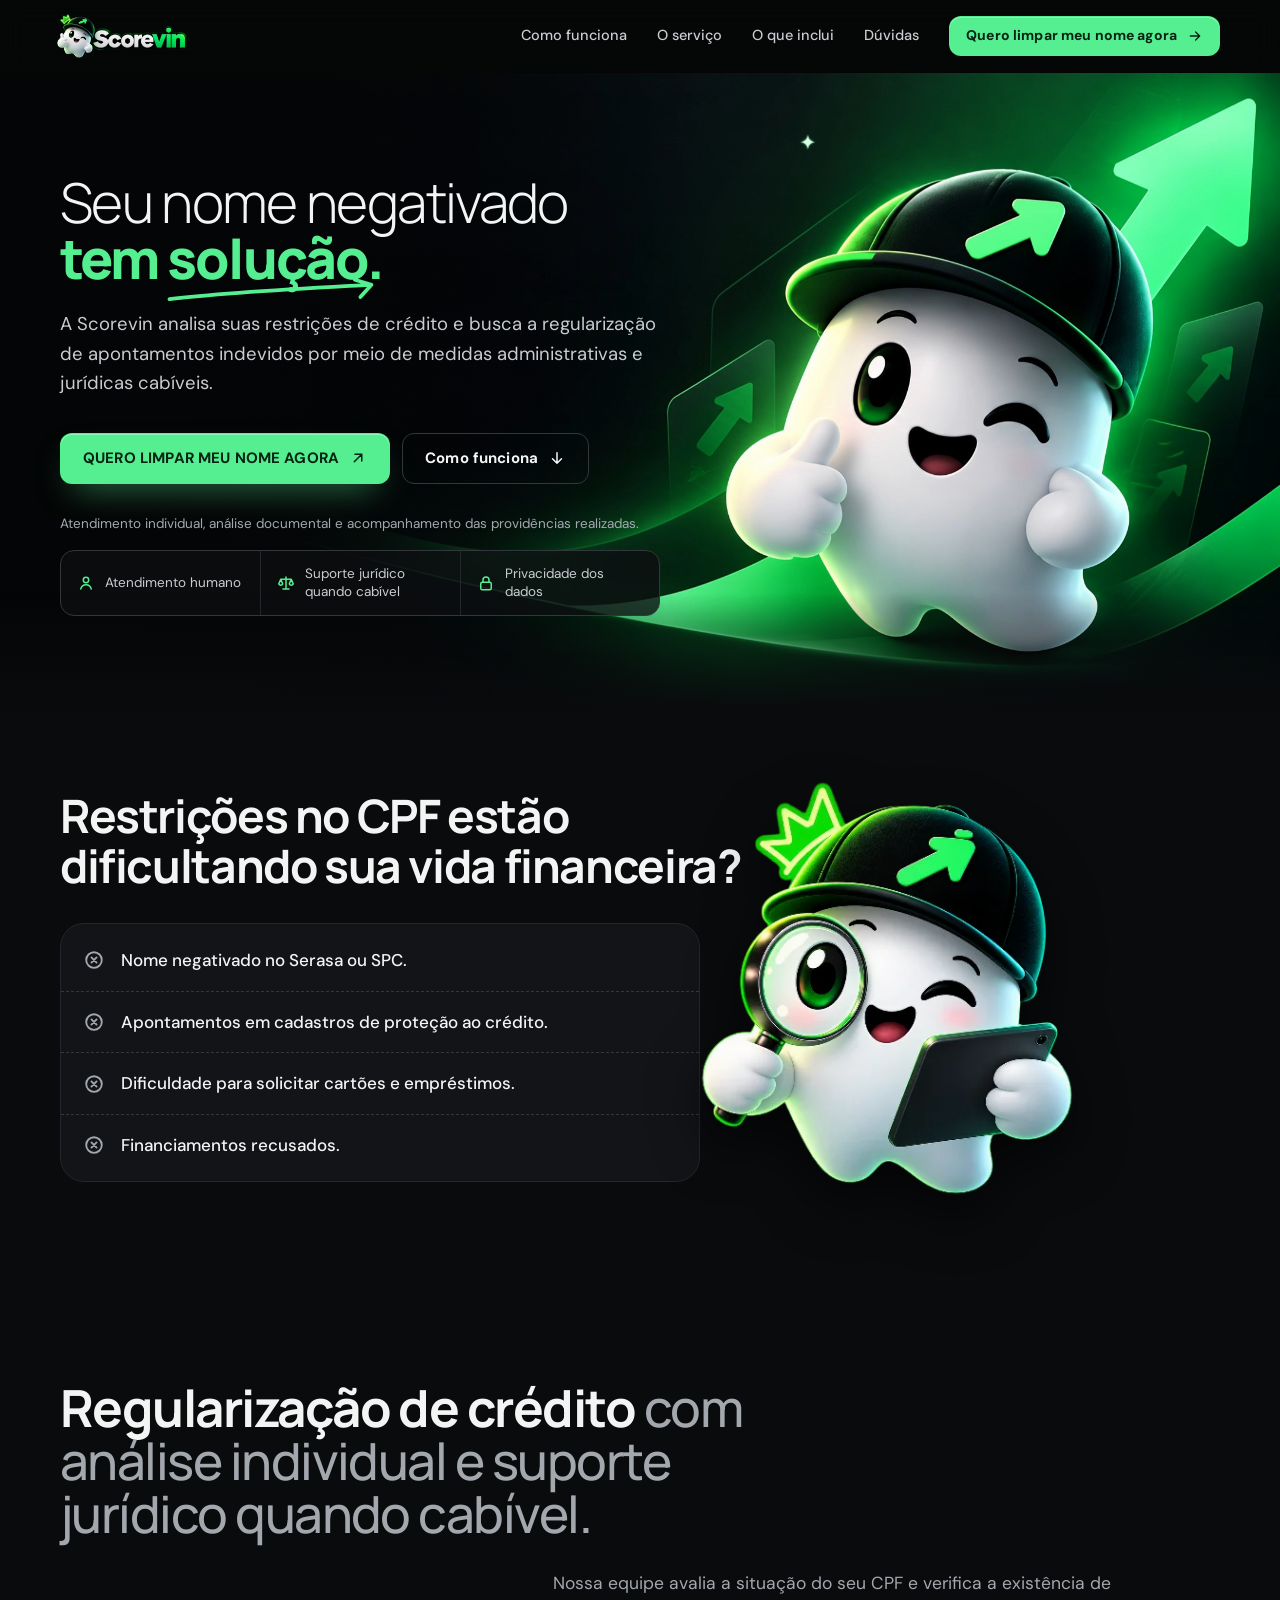
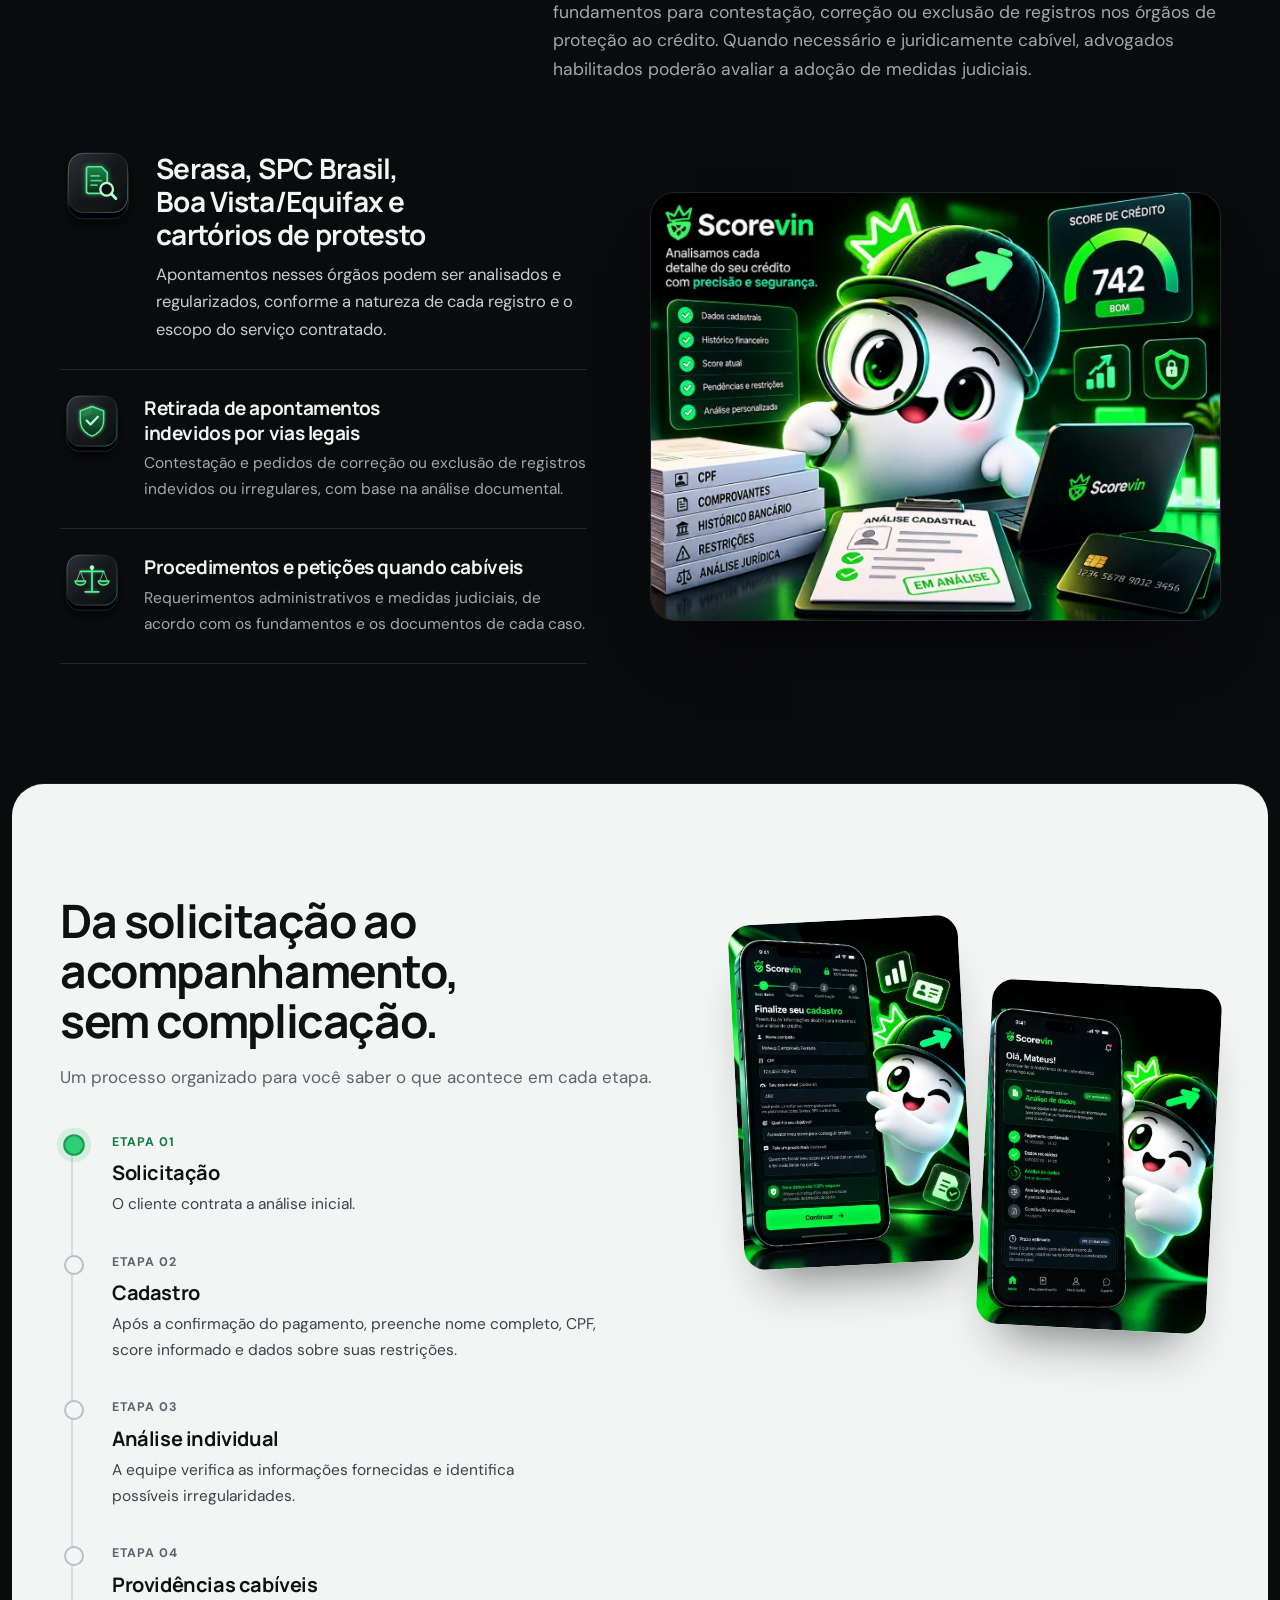
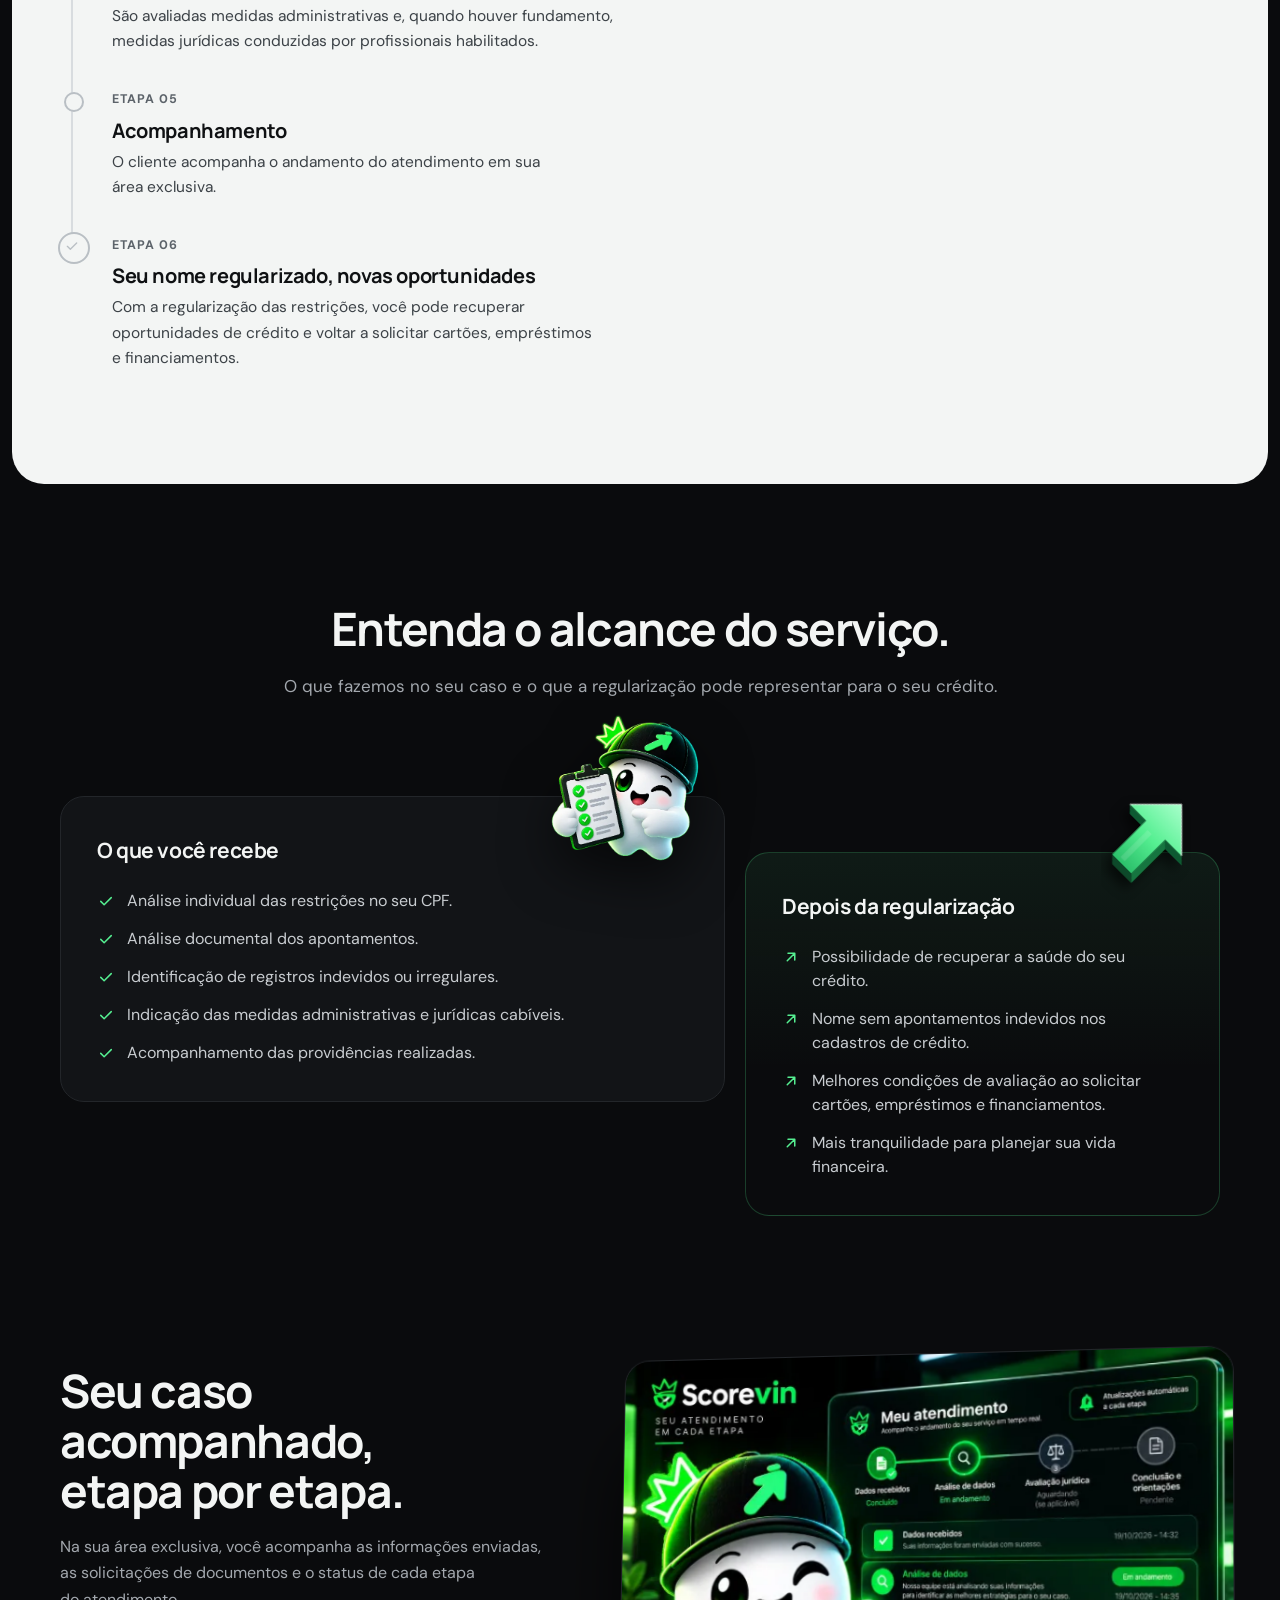
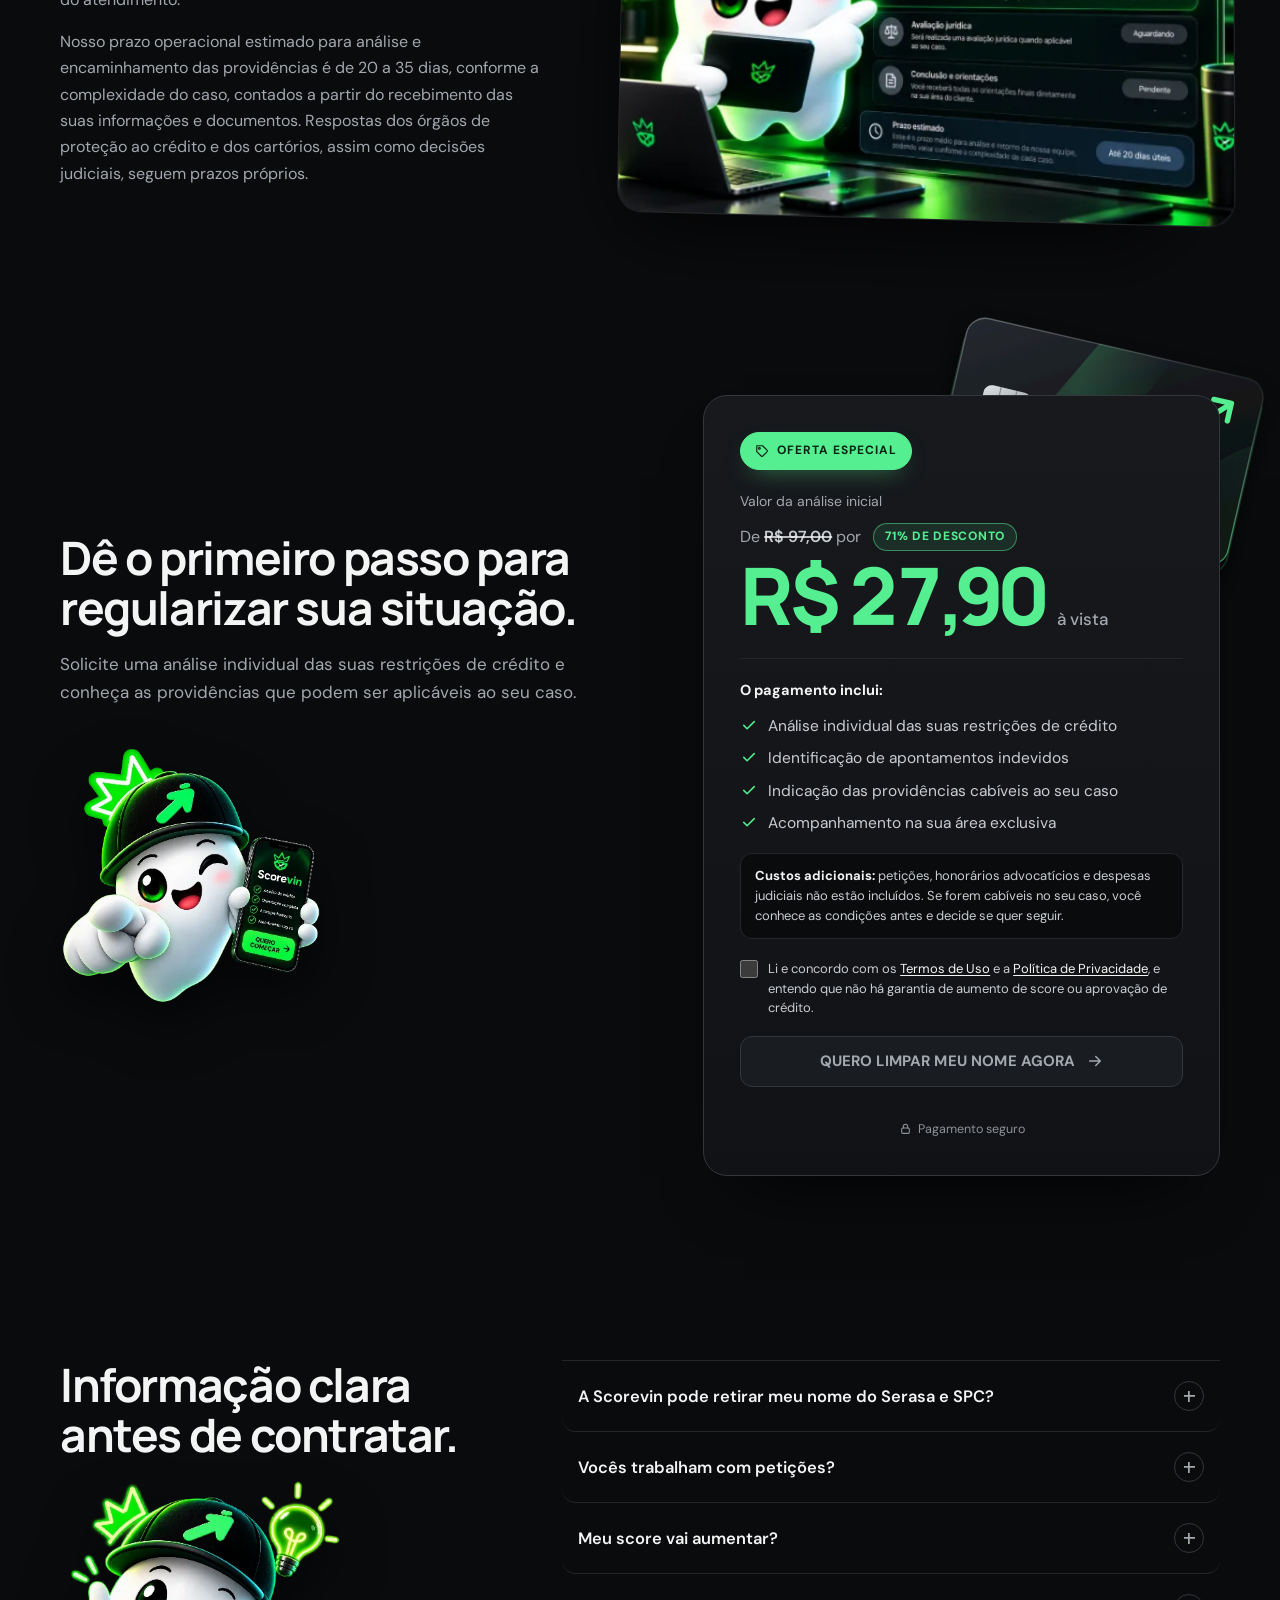
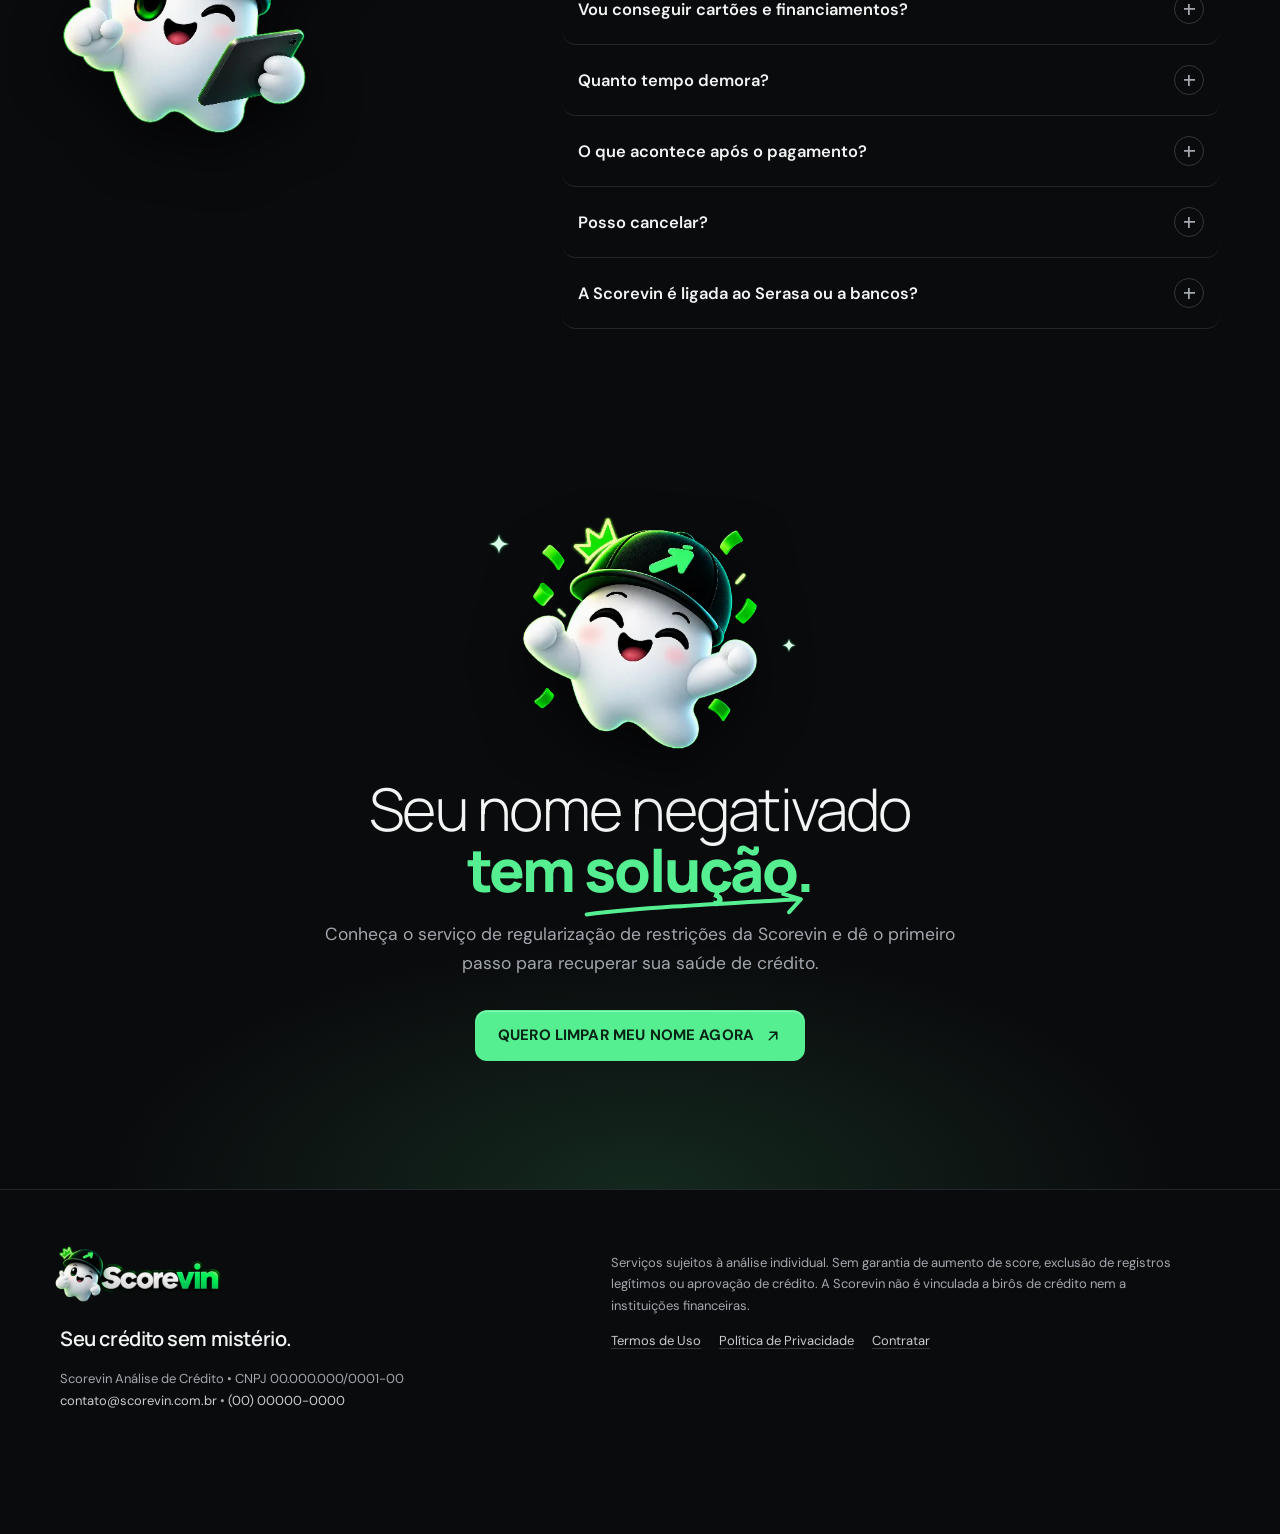
==== commit edbe6165: "Botões que levam à oferta: QUERO LIMPAR MEU NOME AGORA Topo (QUERO ANALISAR MINHAS RESTRIÇÕES), fech" ====
--- a/index.html
+++ b/index.html
@@ -20,7 +20,7 @@
   <link rel="preload" href="assets/fonts/manrope-latin-wght.woff2" as="font" type="font/woff2" crossorigin>
   <link rel="preload" href="assets/fonts/dm-sans-latin-wght.woff2" as="font" type="font/woff2" crossorigin>
   <!-- ?v=: troque o número quando mudar styles.css ou script.js, para todos verem a versão nova na hora -->
-  <link rel="stylesheet" href="styles.css?v=20261022-3">
+  <link rel="stylesheet" href="styles.css?v=20261022-5">
   <link rel="preload" href="assets/vin-hero.jpg" as="image" fetchpriority="high">
 
   <!-- Dados estruturados do FAQ (SEO) -->
@@ -50,7 +50,7 @@
         <a href="#servico">O serviço</a>
         <a href="#escopo">O que inclui</a>
         <a href="#duvidas">Dúvidas</a>
-        <a class="btn small" href="#contratar">Solicitar análise <span class="ico ico-arrow-right" aria-hidden="true"></span></a>
+        <a class="btn small" href="#contratar">Quero limpar meu nome agora <span class="ico ico-arrow-right" aria-hidden="true"></span></a>
       </nav>
     </div>
   </header>
@@ -62,7 +62,7 @@
         <h1><span class="h1-soft">Seu nome negativado</span><br><em>tem <span class="mark">solução.<svg class="mark-line" viewBox="0 0 200 26" aria-hidden="true" focusable="false"><path pathLength="1" d="M4 20C52 14 112 11 184 7M171 2.5 186 7l-10 11"/></svg></span></em></h1>
         <p class="lead">A Scorevin analisa suas restrições de crédito e busca a regularização de apontamentos indevidos por meio de medidas administrativas e jurídicas cabíveis.</p>
         <div class="hero-actions">
-          <a class="btn btn-glow" href="#contratar" data-track="hero_cta">QUERO ANALISAR MINHAS RESTRIÇÕES <span class="ico ico-arrow-up-right" aria-hidden="true"></span></a>
+          <a class="btn btn-glow" href="#contratar" data-track="hero_cta">QUERO LIMPAR MEU NOME AGORA <span class="ico ico-arrow-up-right" aria-hidden="true"></span></a>
           <a class="btn outline" href="#como-funciona">Como funciona <span class="ico ico-arrow-down" aria-hidden="true"></span></a>
         </div>
       </div>
@@ -249,7 +249,7 @@
               <input type="checkbox" id="consent">
               <span>Li e concordo com os <a href="#termos">Termos de Uso</a> e a <a href="#privacidade">Política de Privacidade</a>, e entendo que não há garantia de aumento de score ou aprovação de crédito.</span>
             </label>
-            <button class="btn btn-glow" id="checkout" disabled>QUERO LIMPAR MEU NOME <span class="ico ico-arrow-right" aria-hidden="true"></span></button>
+            <button class="btn btn-glow" id="checkout" disabled>QUERO LIMPAR MEU NOME AGORA <span class="ico ico-arrow-right" aria-hidden="true"></span></button>
             <p class="form-msg" id="formMsg" role="status" aria-live="polite"></p>
             <p class="offer-secure"><span class="ico ico-lock" aria-hidden="true"></span> Pagamento seguro</p>
           </div>
@@ -296,7 +296,7 @@
         </div>
         <h2><span class="h1-soft">Seu nome negativado</span> <em>tem <span class="mark">solução.<svg class="mark-line" viewBox="0 0 200 26" aria-hidden="true" focusable="false"><path pathLength="1" d="M4 20C52 14 112 11 184 7M171 2.5 186 7l-10 11"/></svg></span></em></h2>
         <p class="muted">Conheça o serviço de regularização de restrições da Scorevin e dê o primeiro passo para recuperar sua saúde de crédito.</p>
-        <a class="btn" href="#contratar" data-track="final_cta">COMEÇAR MINHA ANÁLISE <span class="ico ico-arrow-up-right" aria-hidden="true"></span></a>
+        <a class="btn" href="#contratar" data-track="final_cta">QUERO LIMPAR MEU NOME AGORA <span class="ico ico-arrow-up-right" aria-hidden="true"></span></a>
       </div>
     </section>
   </main>
@@ -329,11 +329,11 @@
   </a>
 
   <!-- Barra CTA fixa no mobile -->
-  <div class="sticky-cta" id="stickyCta"><a class="btn" href="#contratar" data-track="sticky_cta">SOLICITAR MINHA ANÁLISE — <span class="nowrap">R$ 27,90</span></a></div>
+  <div class="sticky-cta" id="stickyCta"><a class="btn" href="#contratar" data-track="sticky_cta">LIMPAR MEU NOME — <span class="nowrap">R$ 27,90</span></a></div>
 
   <!-- Voltar ao topo -->
   <button class="to-top" id="toTop" aria-label="Voltar ao topo" title="Voltar ao topo"><span class="ico ico-arrow-up" aria-hidden="true"></span></button>
 
-  <script src="script.js?v=20261022-3"></script>
+  <script src="script.js?v=20261022-5"></script>
 </body>
 </html>
--- a/styles.css
+++ b/styles.css
@@ -169,7 +169,7 @@
   display: inline-flex; align-items: center; justify-content: center; gap: 10px;
   padding: 15px 22px; border: 1px solid transparent; border-radius: 12px;
   background: var(--accent); color: var(--accent-ink);
-  font: 700 15px/1.25 var(--font-body); letter-spacing: .01em; text-align: center;
+  font: 700 15px/1.25 var(--font-body); letter-spacing: .01em; text-align: center; text-wrap: balance;
   box-shadow: inset 0 1px 0 rgba(255, 255, 255, .35);
   transition: background-color .2s, border-color .2s, color .2s, box-shadow .3s var(--ease-out), transform .3s var(--ease-out);
 }
@@ -720,7 +720,8 @@
   .lead { font-size: 16px; line-height: 1.55; }
   .hero-actions { flex-direction: column; align-items: stretch; gap: 4px; margin-top: 24px; }
   .hero-actions .btn { width: 100%; }
-  .hero-actions .btn-glow { padding: 15px 16px; font-size: 14px; letter-spacing: 0; text-wrap: balance; }
+  /* Botões principais no celular: texto um pouco mais compacto para caber em uma linha sempre que possível */
+  .hero-actions .btn-glow, .final .btn, .offer-card .btn { padding-inline: 16px; font-size: 14px; letter-spacing: 0; }
   .hero-actions .btn.outline { border-color: transparent; padding: 13px 16px; color: var(--ink-2); }
   .hero-actions .btn.outline:hover { background: transparent; color: var(--ink); }
   .sub { font-size: 13px; margin-bottom: 14px; }
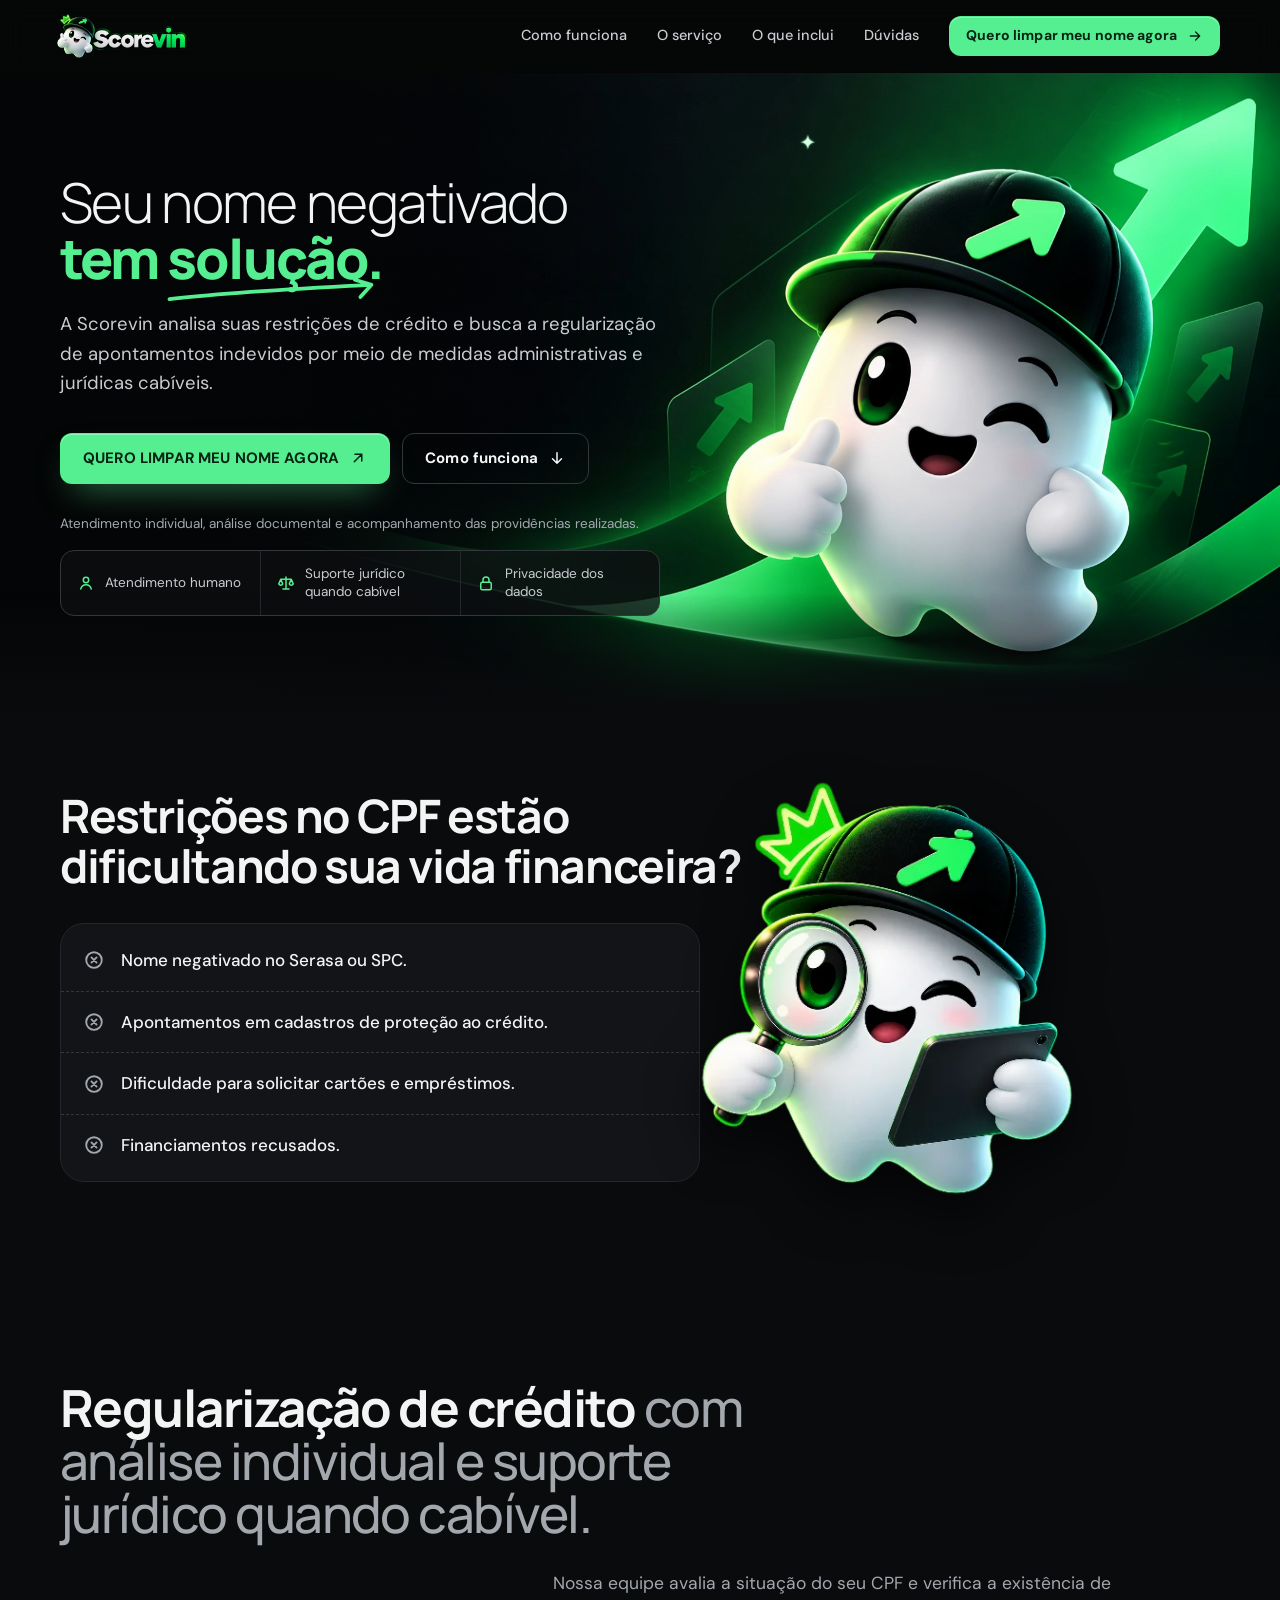
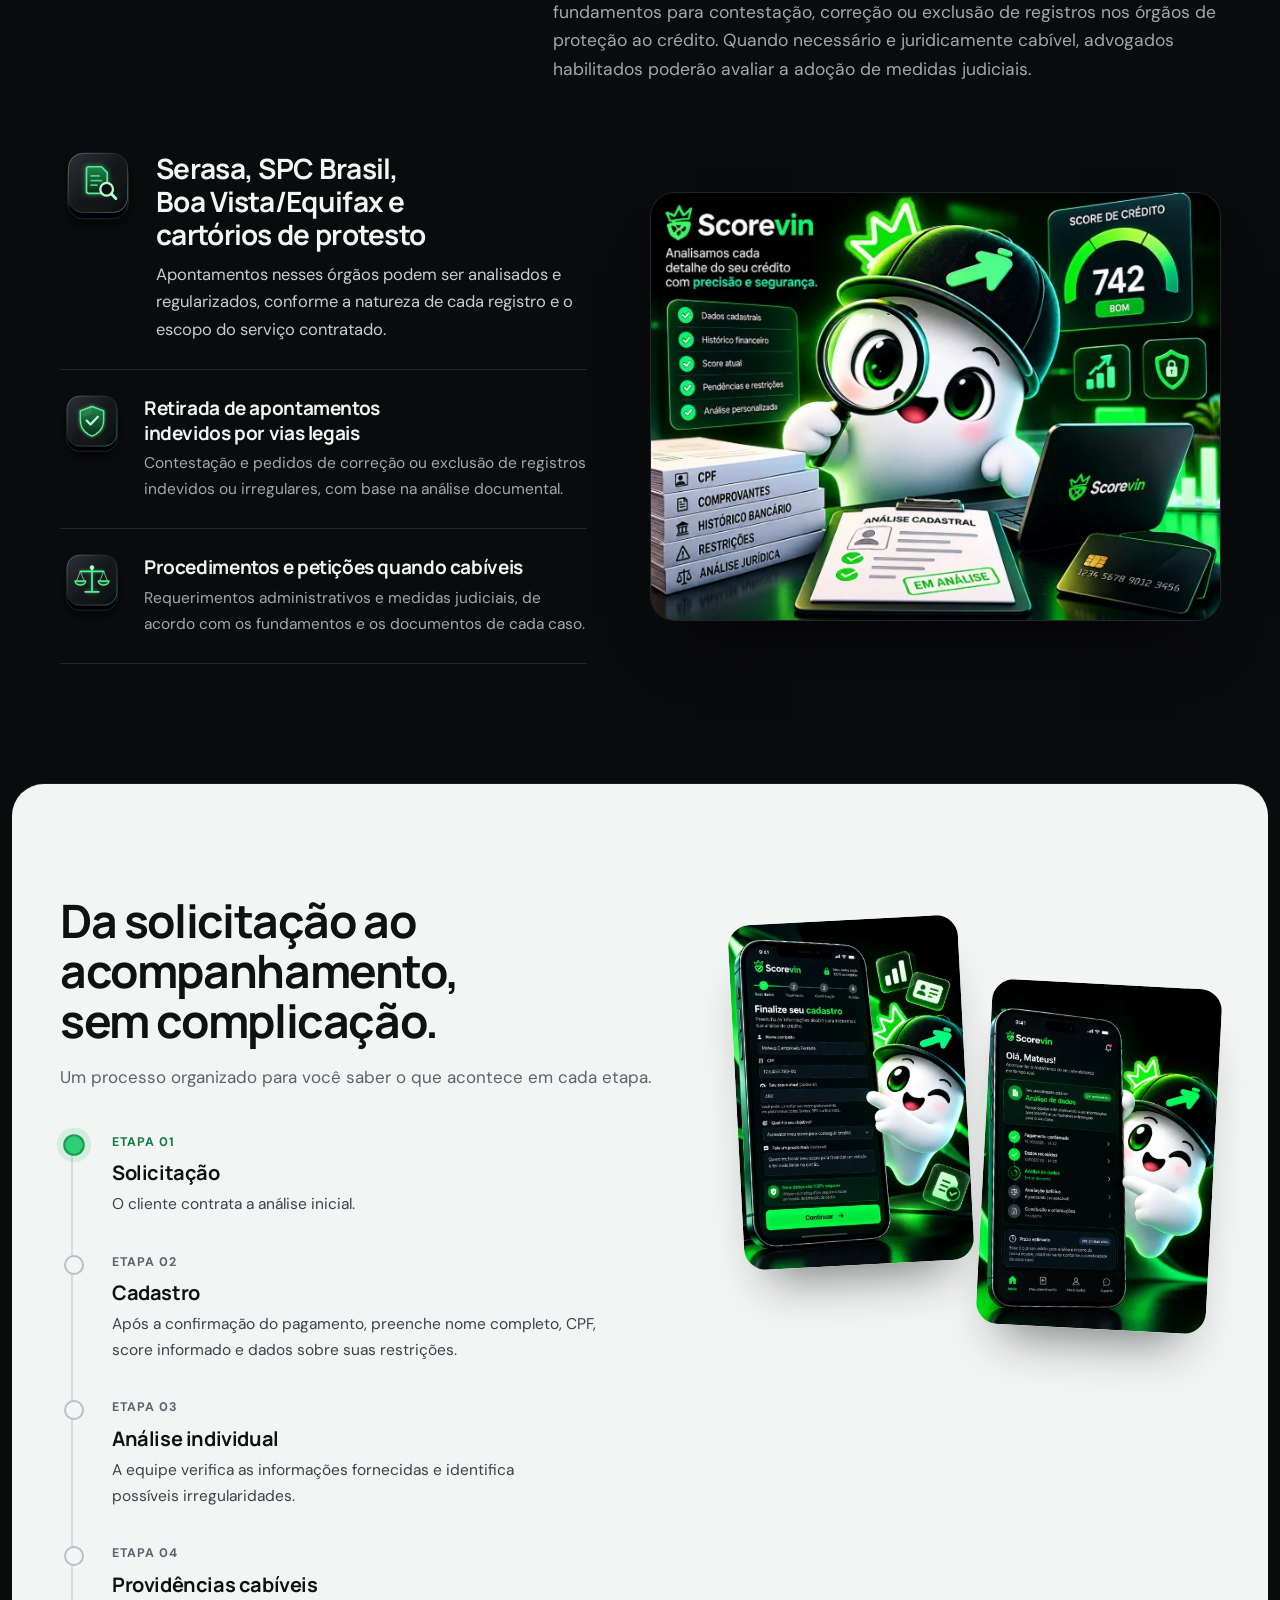
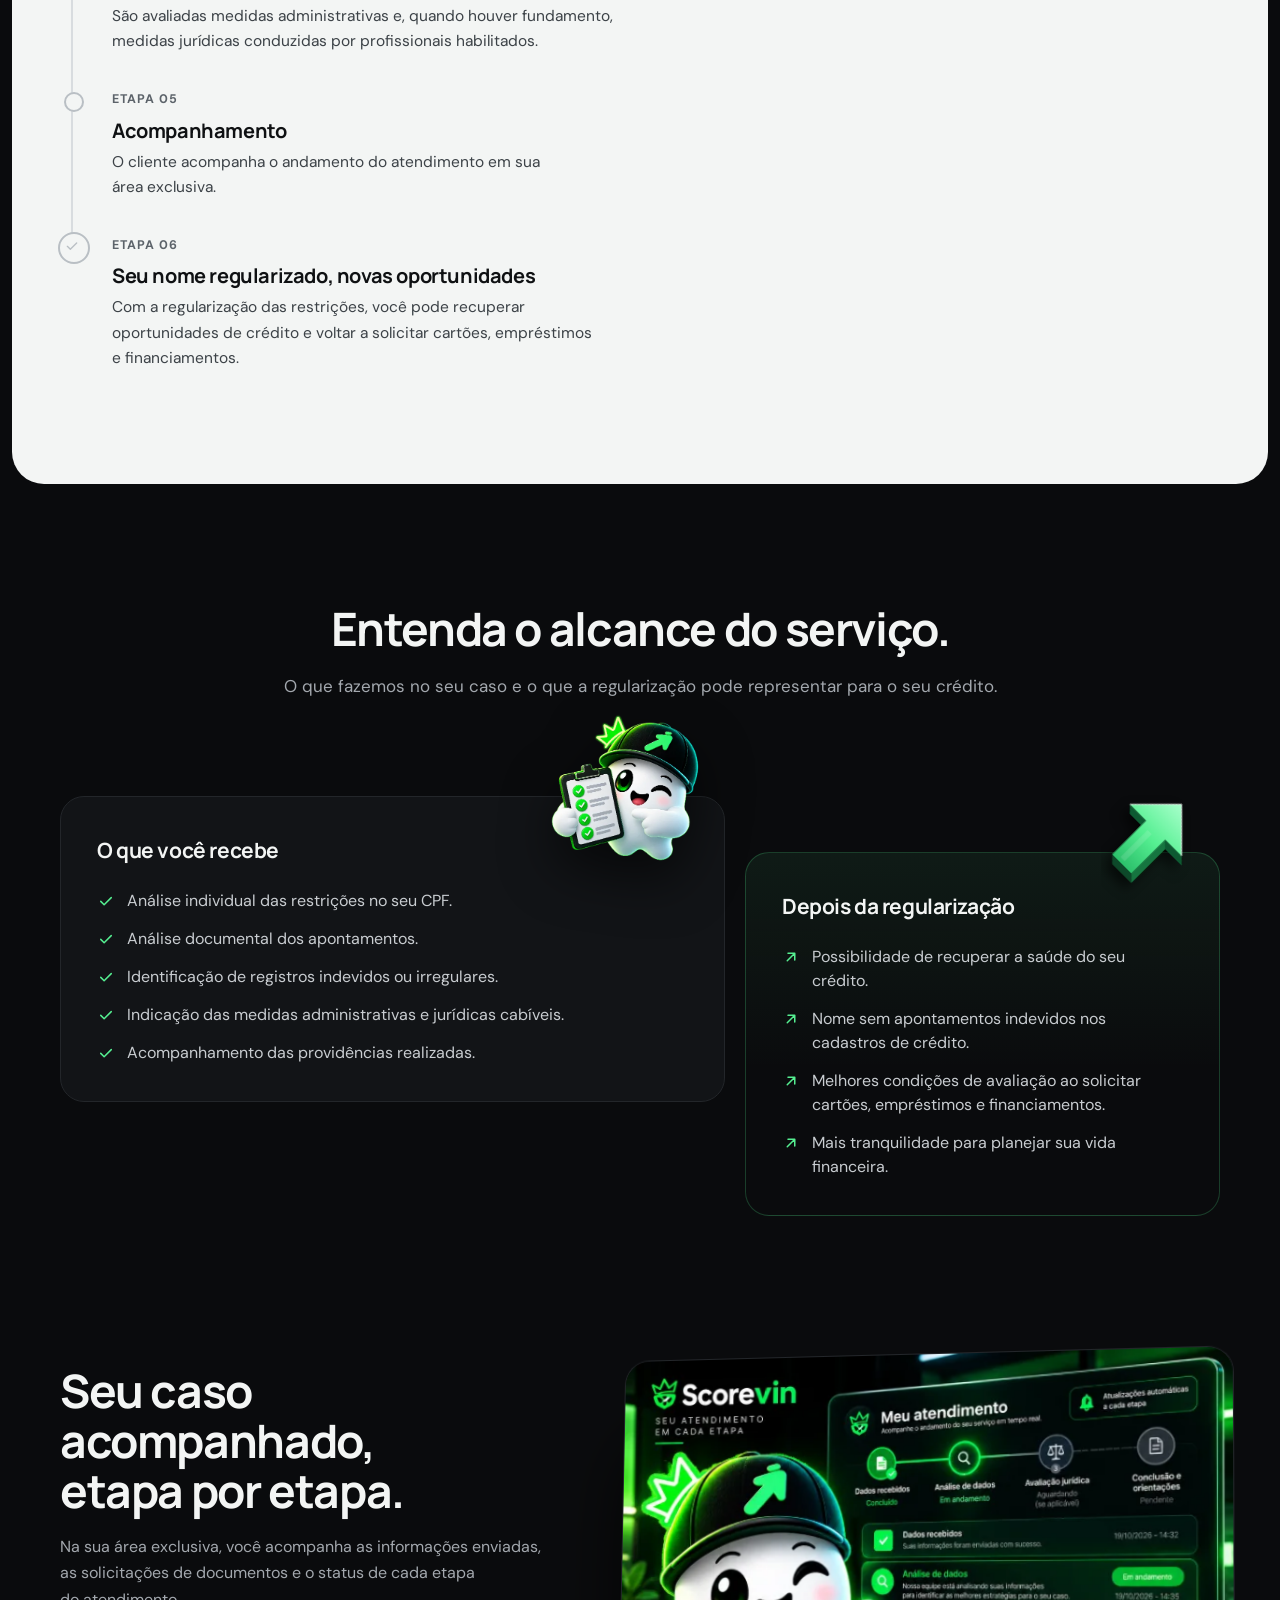
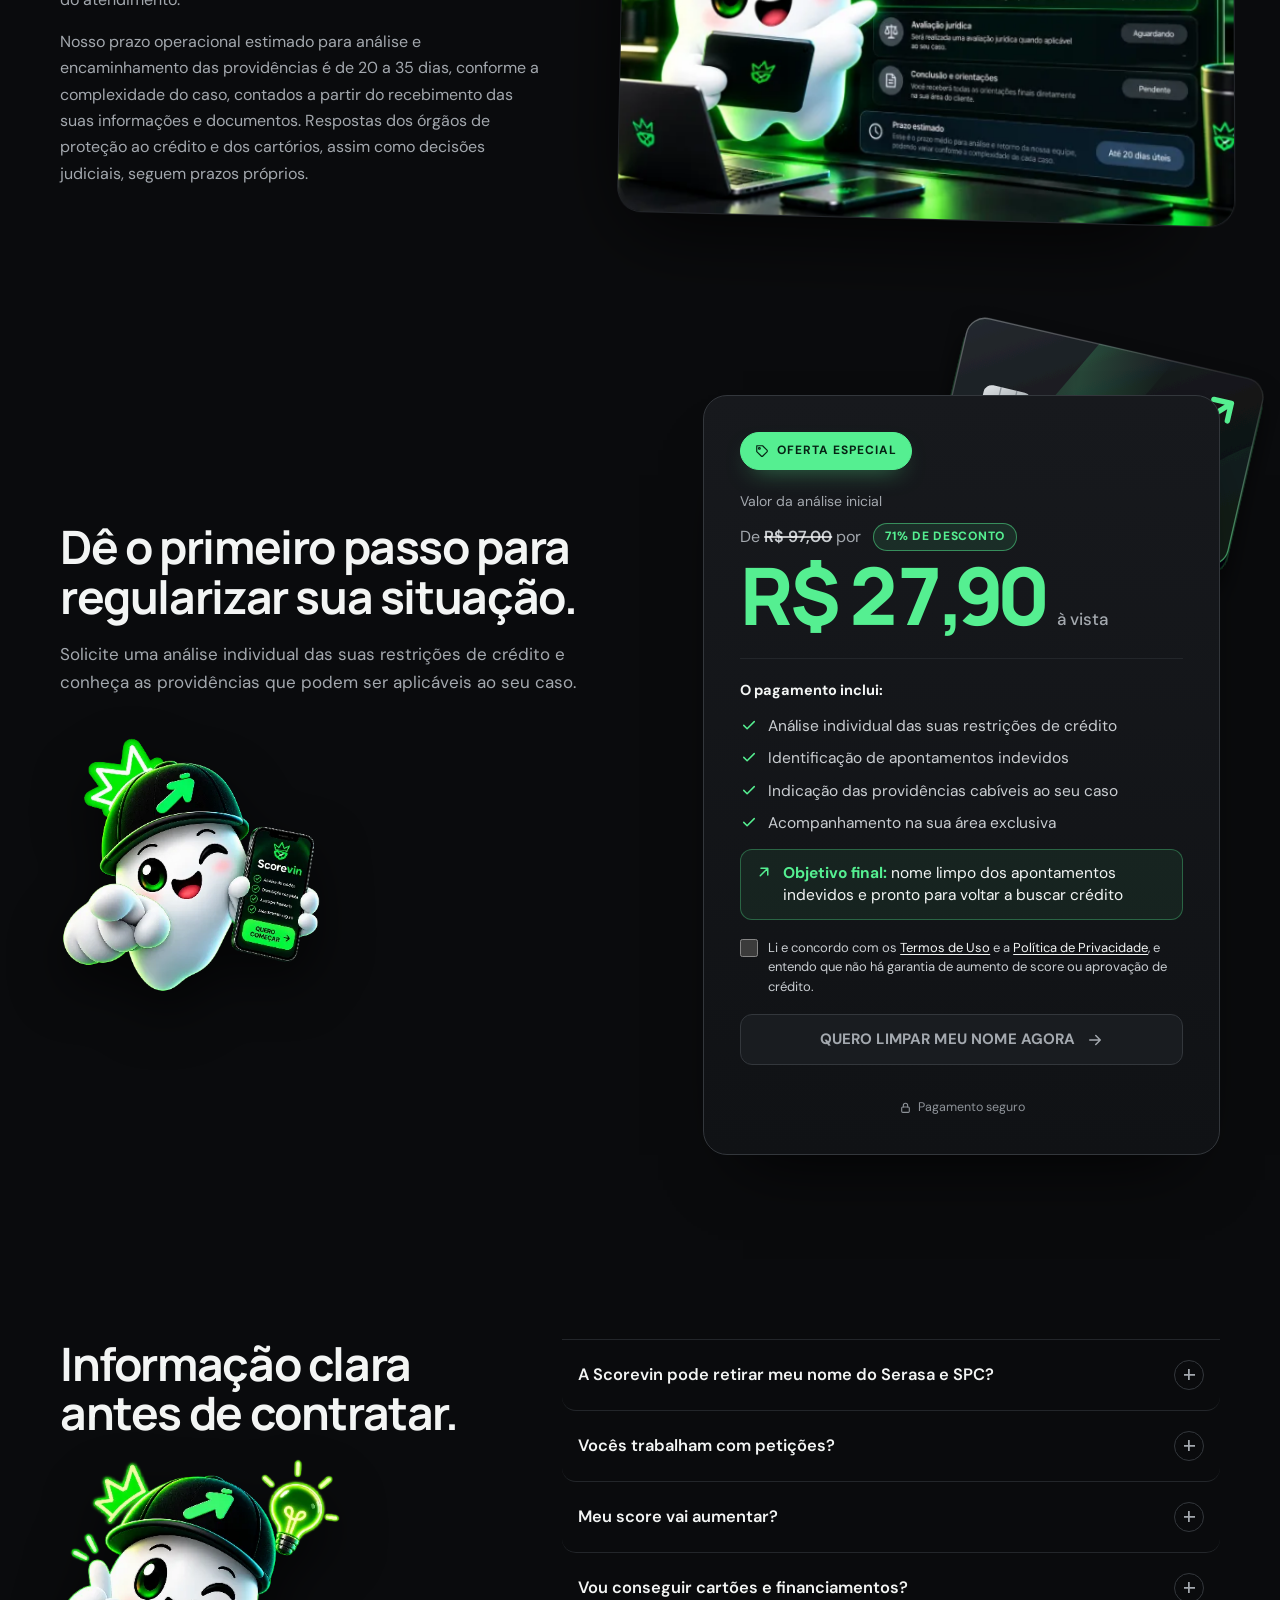
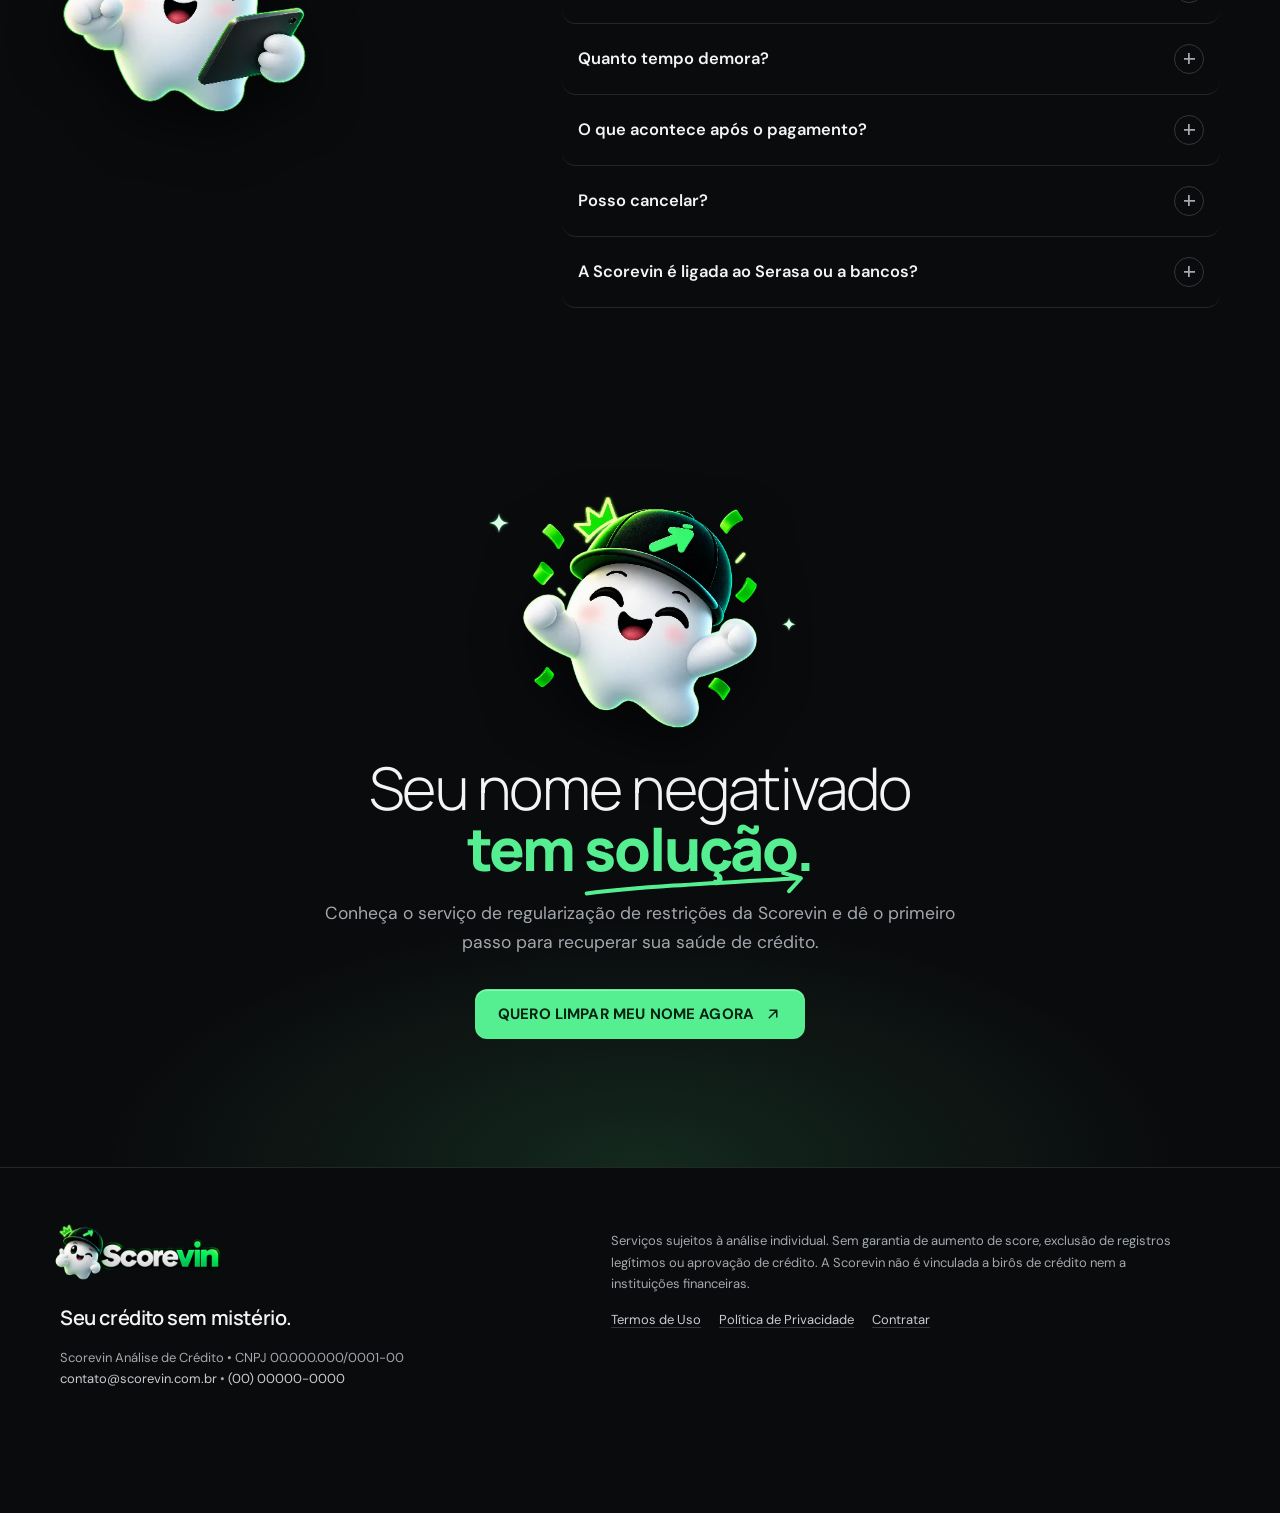
==== commit 057002ef: "Oferta: tira os custos adicionais e adiciona o objetivo final na lista Remove o quadro de custos adi" ====
--- a/index.html
+++ b/index.html
@@ -20,7 +20,7 @@
   <link rel="preload" href="assets/fonts/manrope-latin-wght.woff2" as="font" type="font/woff2" crossorigin>
   <link rel="preload" href="assets/fonts/dm-sans-latin-wght.woff2" as="font" type="font/woff2" crossorigin>
   <!-- ?v=: troque o número quando mudar styles.css ou script.js, para todos verem a versão nova na hora -->
-  <link rel="stylesheet" href="styles.css?v=20261022-5">
+  <link rel="stylesheet" href="styles.css?v=20261022-6">
   <link rel="preload" href="assets/vin-hero.jpg" as="image" fetchpriority="high">
 
   <!-- Dados estruturados do FAQ (SEO) -->
@@ -243,8 +243,8 @@
               <li>Identificação de apontamentos indevidos</li>
               <li>Indicação das providências cabíveis ao seu caso</li>
               <li>Acompanhamento na sua área exclusiva</li>
+              <li class="is-goal"><span><strong>Objetivo final:</strong> nome limpo dos apontamentos indevidos e pronto para voltar a buscar crédito</span></li>
             </ul>
-            <p class="offer-costs"><strong>Custos adicionais:</strong> petições, honorários advocatícios e despesas judiciais não estão incluídos. Se forem cabíveis no seu caso, você conhece as condições antes e decide se quer seguir.</p>
             <label class="consent">
               <input type="checkbox" id="consent">
               <span>Li e concordo com os <a href="#termos">Termos de Uso</a> e a <a href="#privacidade">Política de Privacidade</a>, e entendo que não há garantia de aumento de score ou aprovação de crédito.</span>
@@ -334,6 +334,6 @@
   <!-- Voltar ao topo -->
   <button class="to-top" id="toTop" aria-label="Voltar ao topo" title="Voltar ao topo"><span class="ico ico-arrow-up" aria-hidden="true"></span></button>
 
-  <script src="script.js?v=20261022-5"></script>
+  <script src="script.js?v=20261022-6"></script>
 </body>
 </html>
--- a/styles.css
+++ b/styles.css
@@ -467,8 +467,13 @@
 .price small { font-family: var(--font-body); font-size: 17px; font-weight: 500; letter-spacing: 0; color: var(--muted); white-space: nowrap; }
 .offer-list-title { margin: 24px 0 12px; padding-top: 20px; border-top: 1px solid var(--line); font-size: 14.5px; font-weight: 700; color: var(--ink); }
 .offer-list { display: grid; gap: 10px; margin: 0 0 18px; padding: 0; list-style: none; font-size: 15.5px; line-height: 1.45; color: var(--ink-2); }
-.offer-costs { margin: 0 0 20px; padding: 12px 14px; border: 1px solid var(--line); border-radius: 12px; background: var(--bg); font-size: 13px; line-height: 1.55; color: var(--ink-2); }
-.offer-costs strong { color: var(--ink); font-weight: 700; }
+/* Último item da lista: o objetivo do serviço, em destaque verde e com seta de subida */
+.offer-list .is-goal {
+  margin-top: 4px; padding: 12px 14px; border: 1px solid rgba(85, 239, 145, .32); border-radius: 12px;
+  background: rgba(85, 239, 145, .07); color: var(--ink);
+}
+.offer-list .is-goal::before { -webkit-mask-image: var(--i-arrow-up-right); mask-image: var(--i-arrow-up-right); }
+.offer-list .is-goal strong { color: var(--accent); font-weight: 700; }
 .offer-secure { display: flex; align-items: center; justify-content: center; gap: 6px; margin: 2px 0 0; font-size: 12.5px; color: var(--faint); }
 .offer-secure .ico { width: 13px; height: 13px; }
 .offer-list li { display: flex; gap: 10px; }
@@ -739,7 +744,7 @@
   .scope-box.yes h3 { padding-right: 96px; }
   .scope-arrow { width: 76px; top: -50px; right: 14px; }
   .scope-box.next h3 { padding-right: 76px; }
-  /* Celular: preço → custos → aceite → botão ficam juntos; o que o pagamento inclui vem logo abaixo.
+  /* Celular: preço → aceite → botão ficam juntos; o que o pagamento inclui vem logo abaixo.
      Só a ordem visual muda (aceite continua antes do botão para quem navega pelo teclado). */
   .offer-sec { padding-top: 40px; }
   .offer-copy .muted { font-size: 16px; }
@@ -749,8 +754,7 @@
   .offer-card .price-label { order: 2; }
   .offer-card .price-old { order: 3; margin-top: 8px; font-size: 15px; }
   .offer-card .price { order: 3; }
-  .offer-card .offer-costs { order: 4; margin-top: 14px; padding: 9px 12px; line-height: 1.5; }
-  .offer-card .consent { order: 5; }
+  .offer-card .consent { order: 5; margin-top: 20px; }
   .offer-card #checkout { order: 6; }
   .offer-card .form-msg { order: 7; min-height: 0; margin-top: 8px; }
   .offer-card .form-msg:empty { margin-top: 0; }
@@ -761,7 +765,7 @@
   .price small { font-size: 15px; }
   .offer-list-title { margin-top: 18px; padding-top: 16px; }
   .offer-list { gap: 8px; font-size: 15px; margin-bottom: 14px; }
-  .offer-costs { margin-bottom: 16px; padding: 10px 12px; font-size: 12.5px; }
+  .offer-list .is-goal { padding: 11px 12px; }
   .consent { margin-bottom: 14px; }
   .final-stage { width: 190px; }
 }
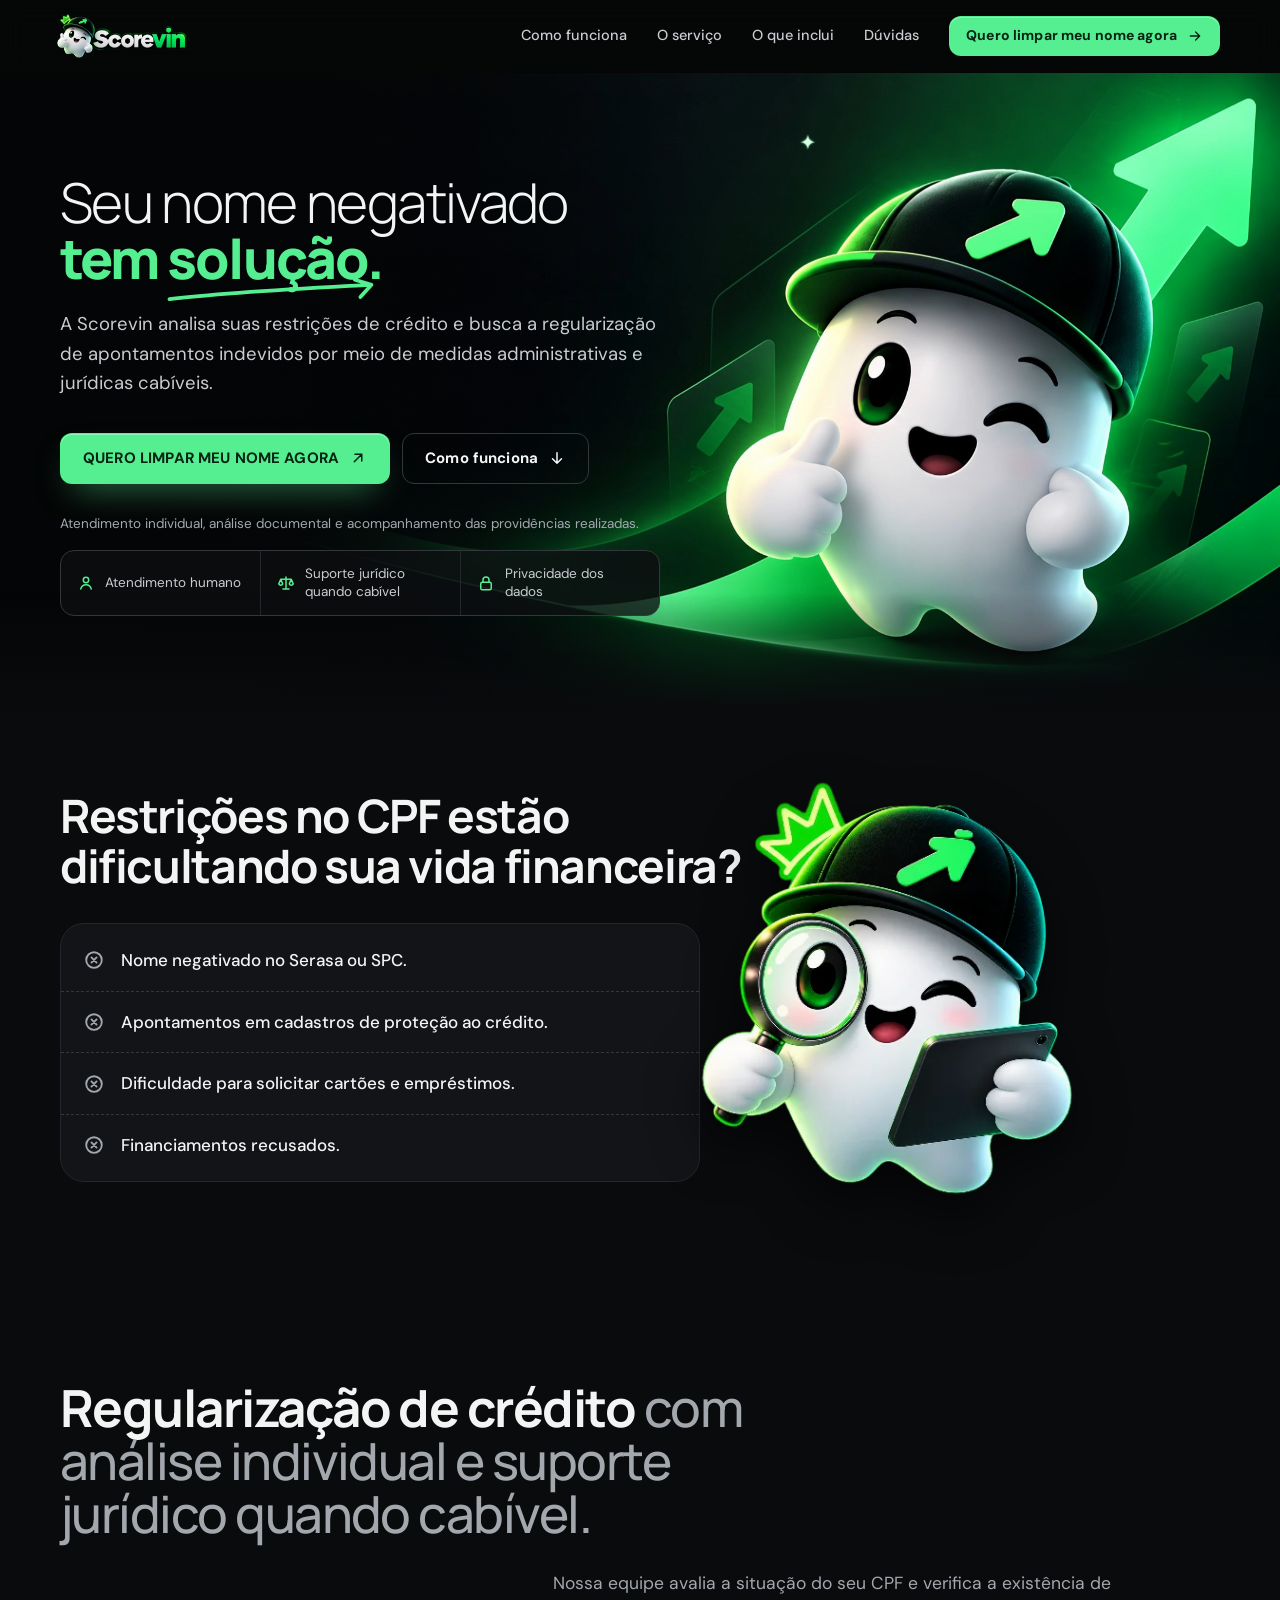
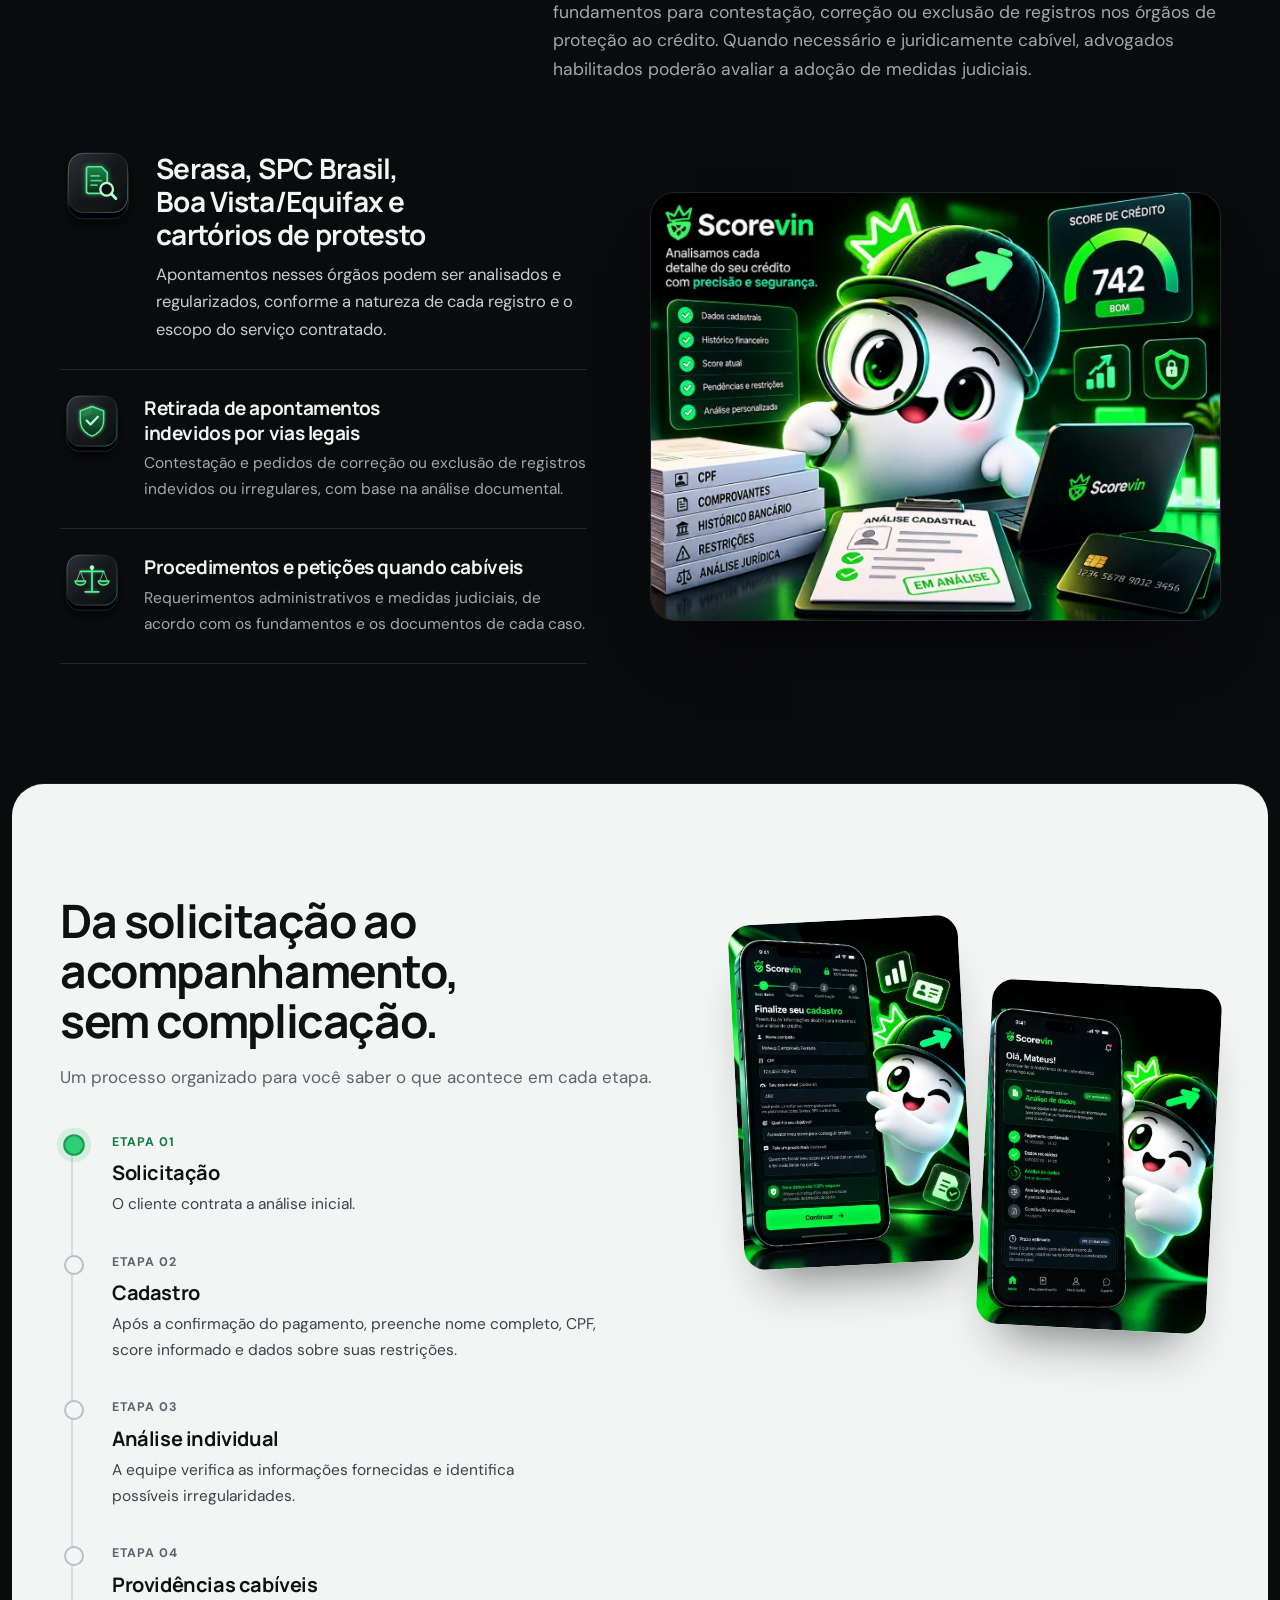
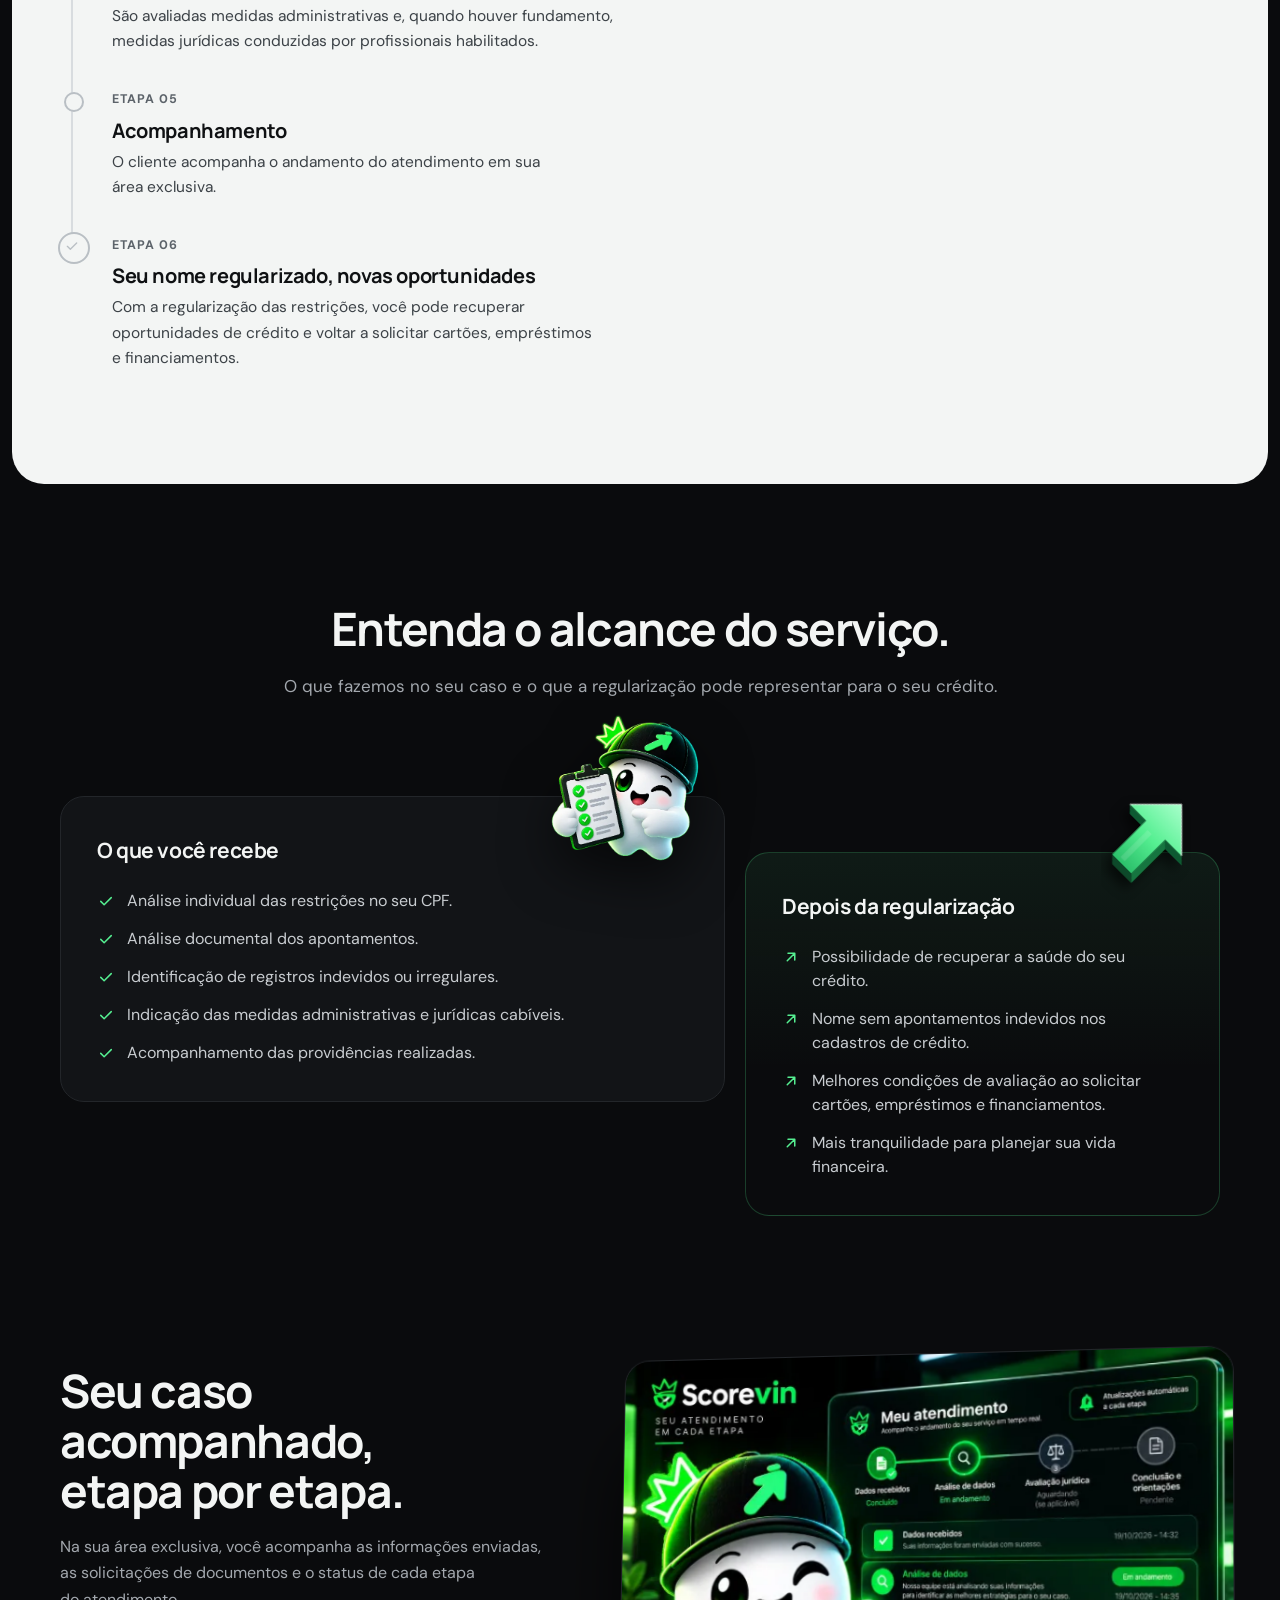
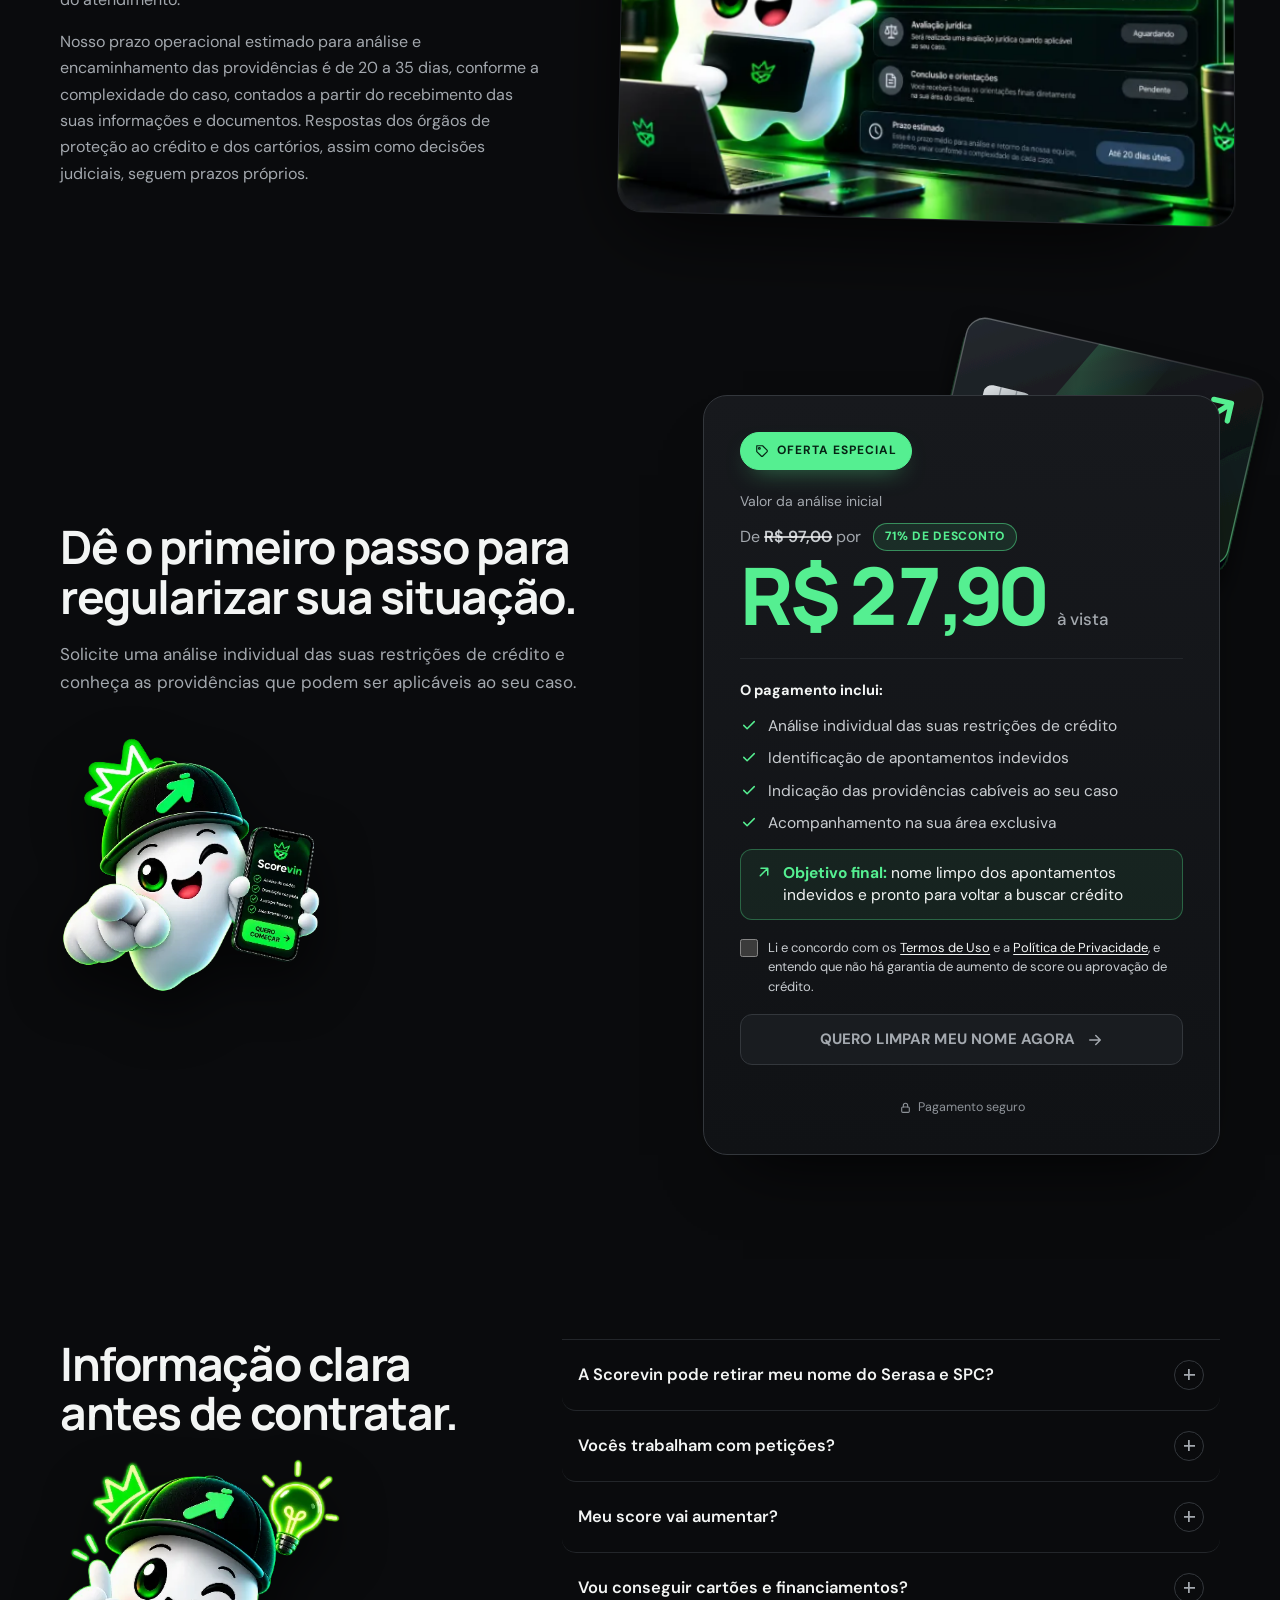
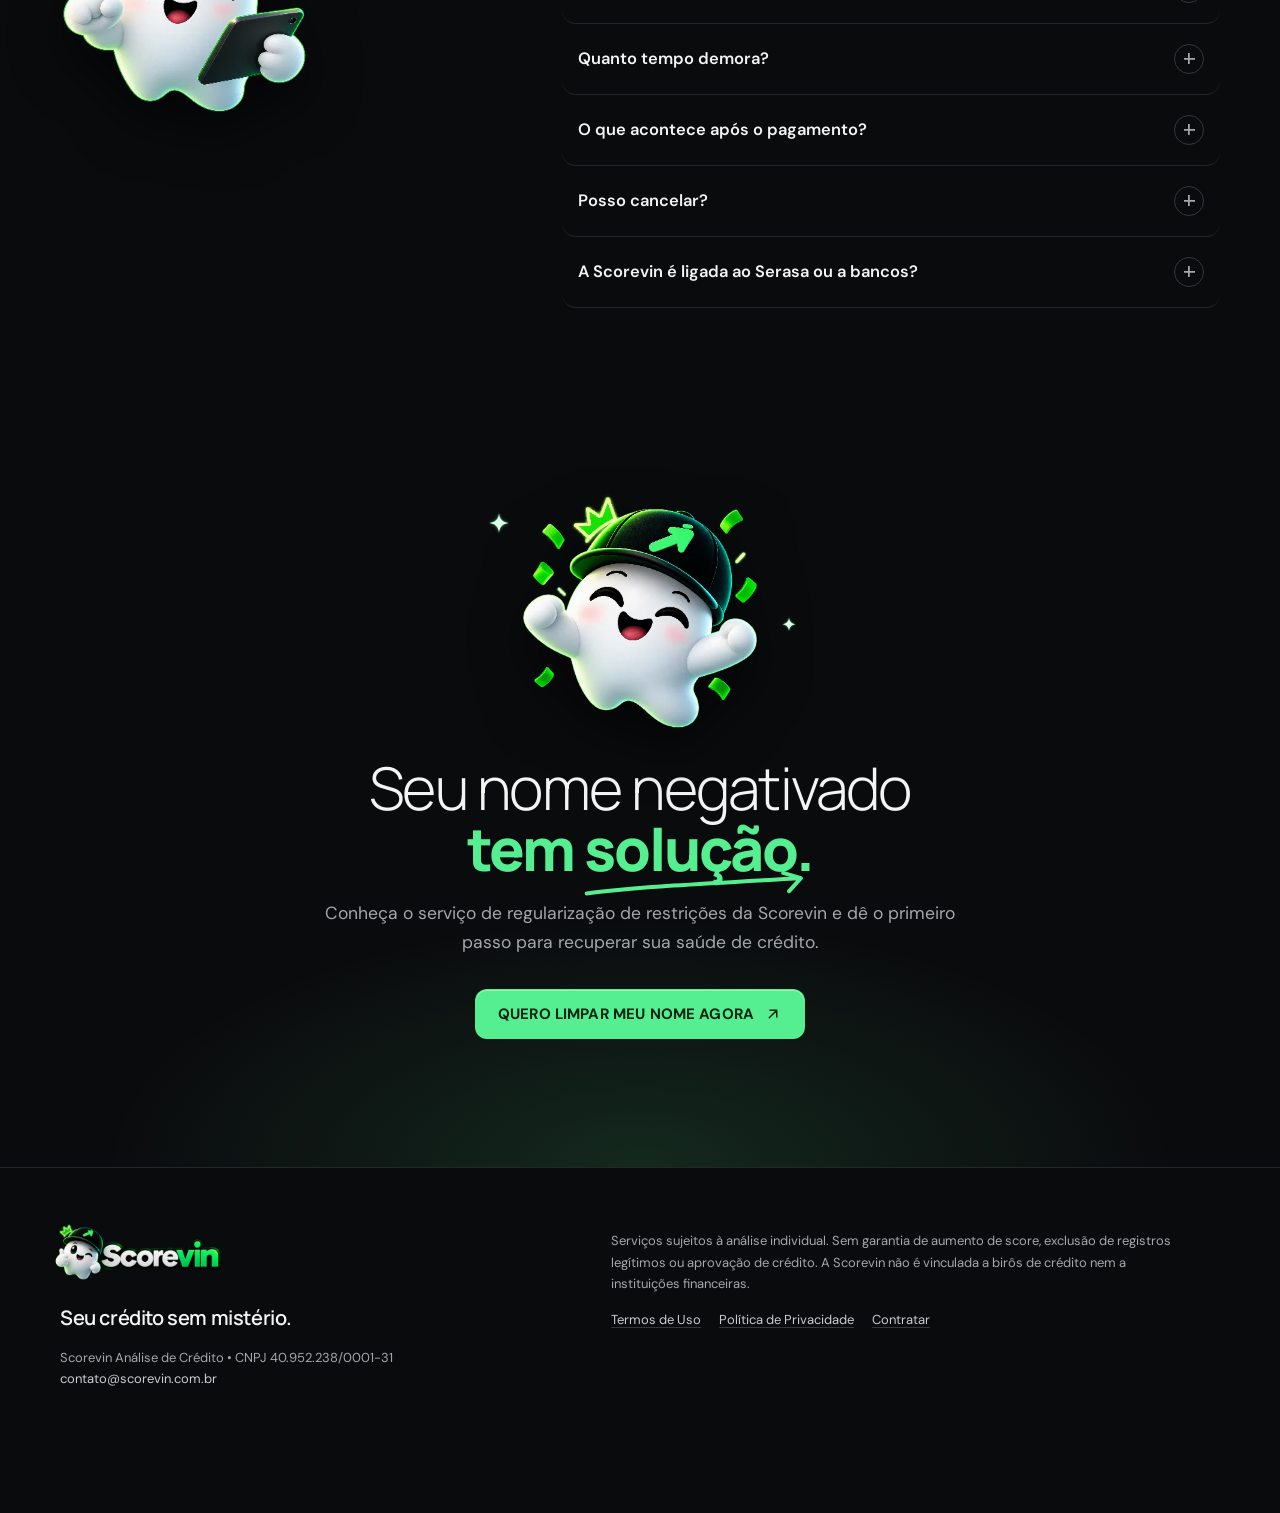
==== commit 5023ef9e: "Rodapé: CNPJ 40.952.238/0001-31 e remove o telefone Troca o CNPJ provisório pelo CNPJ informado pela" ====
--- a/index.html
+++ b/index.html
@@ -307,9 +307,8 @@
         <img class="foot-logo" src="assets/img/scorevin-logo-480.webp" width="480" height="160"
              loading="lazy" decoding="async" alt="Scorevin">
         <p>Seu crédito sem mistério.</p>
-        <p>Scorevin Análise de Crédito • CNPJ 00.000.000/0001-00<br>
-          <a class="foot-contact" href="mailto:contato@scorevin.com.br">contato@scorevin.com.br</a> •
-          <a class="foot-contact" href="tel:+5500000000000">(00) 00000-0000</a>
+        <p>Scorevin Análise de Crédito • CNPJ 40.952.238/0001-31<br>
+          <a class="foot-contact" href="mailto:contato@scorevin.com.br">contato@scorevin.com.br</a>
         </p>
       </div>
       <div class="foot-legal">
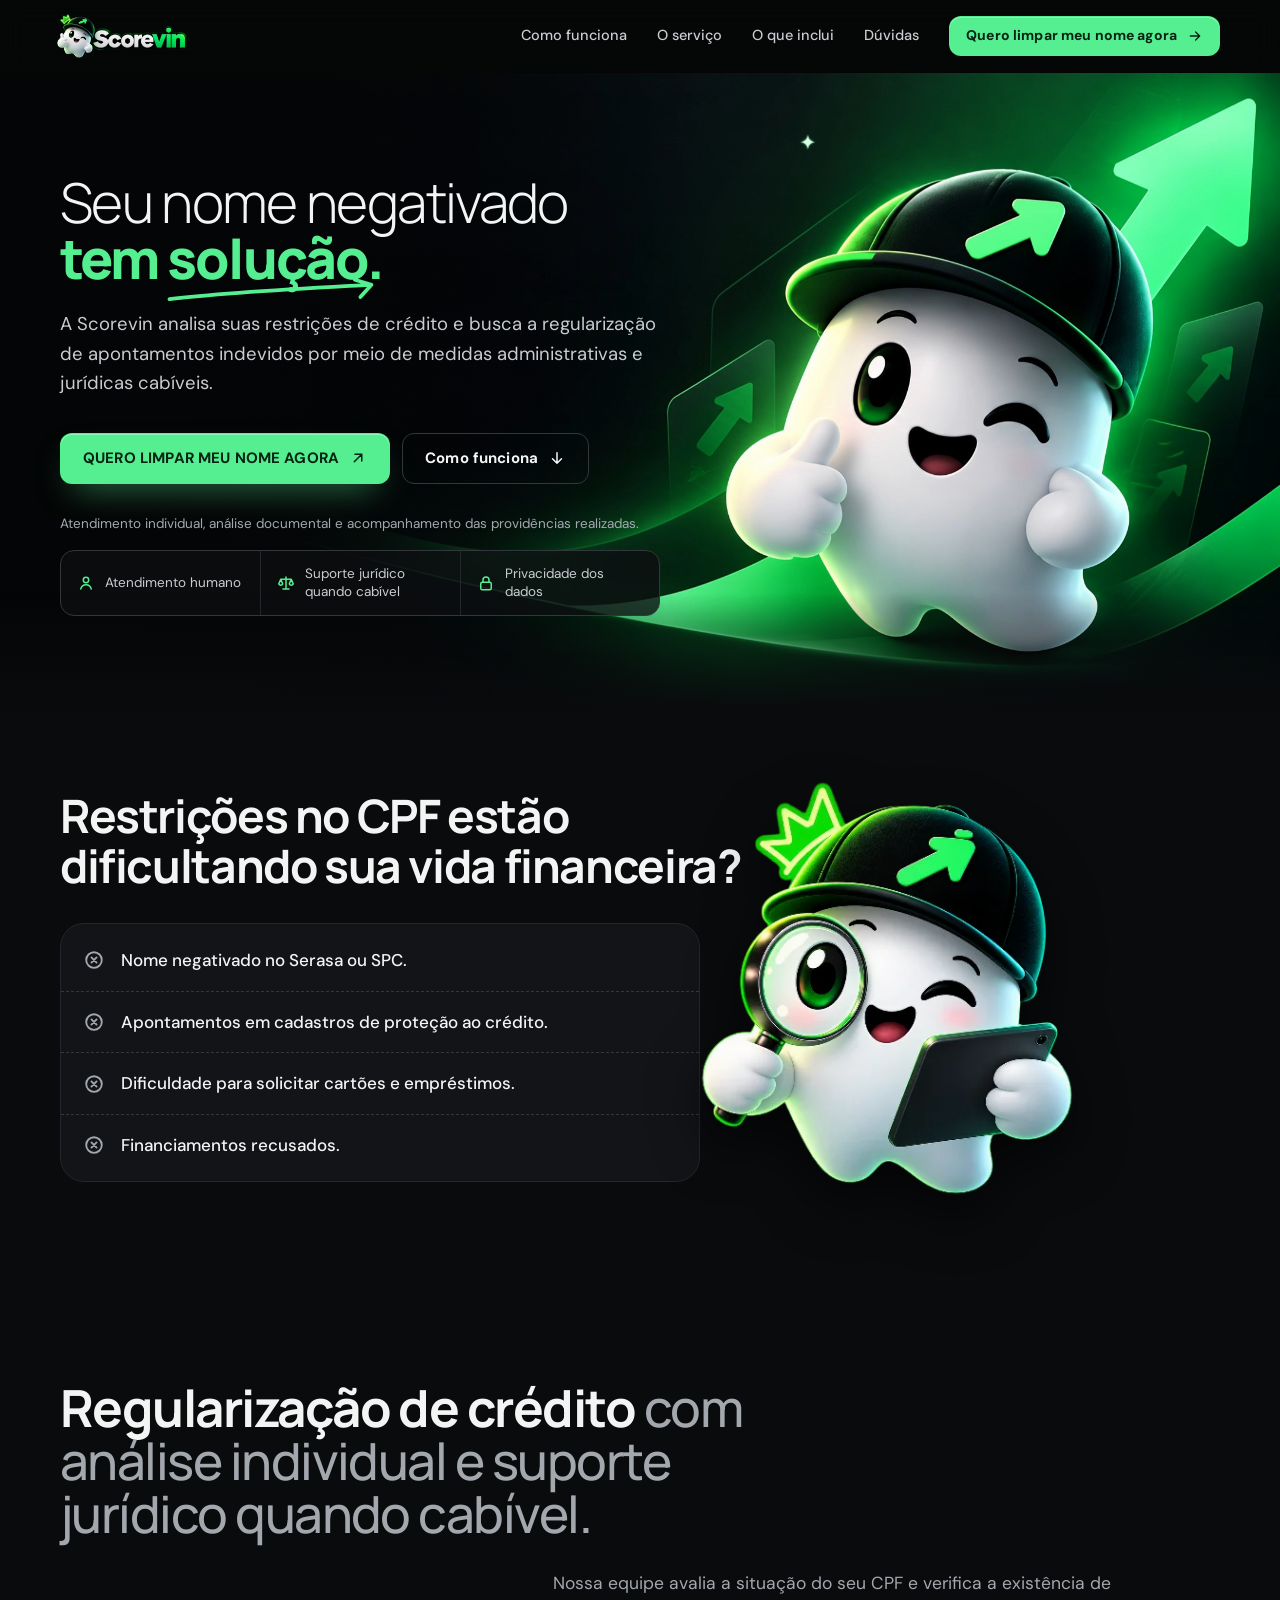
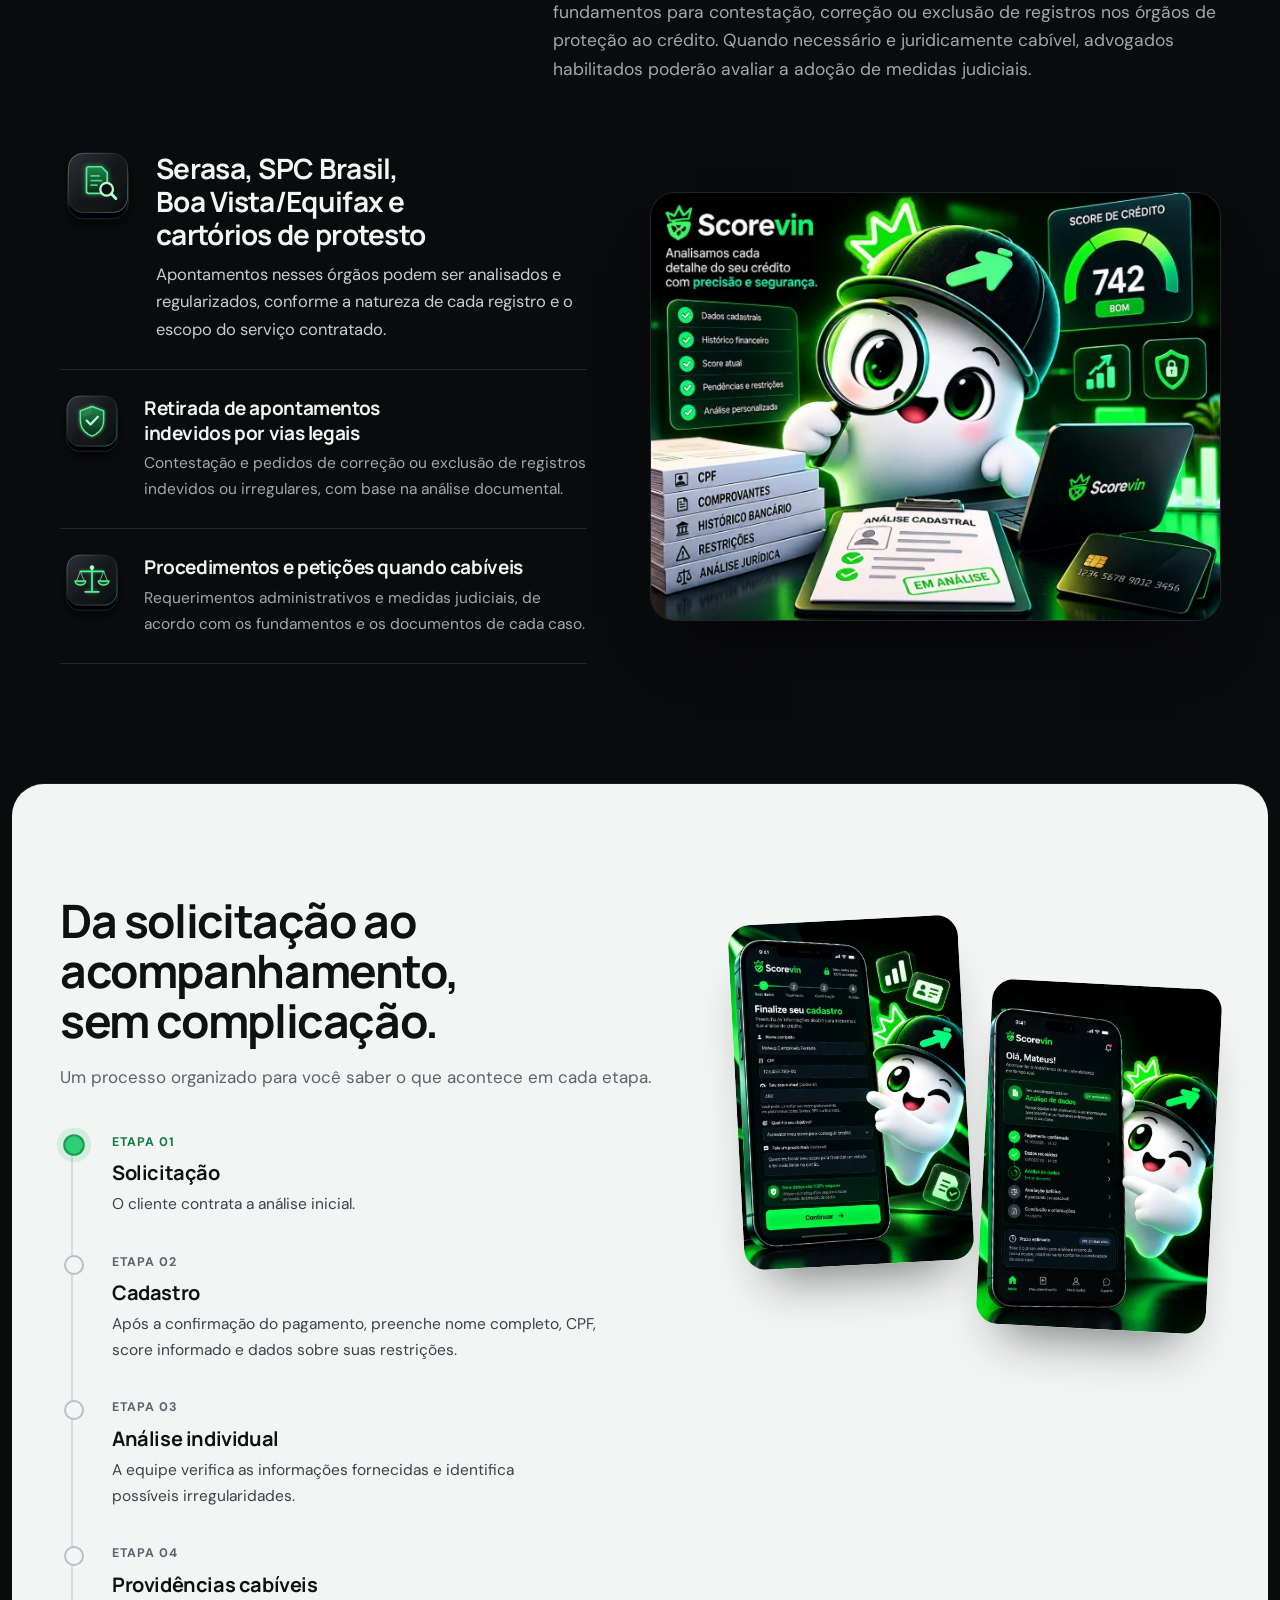
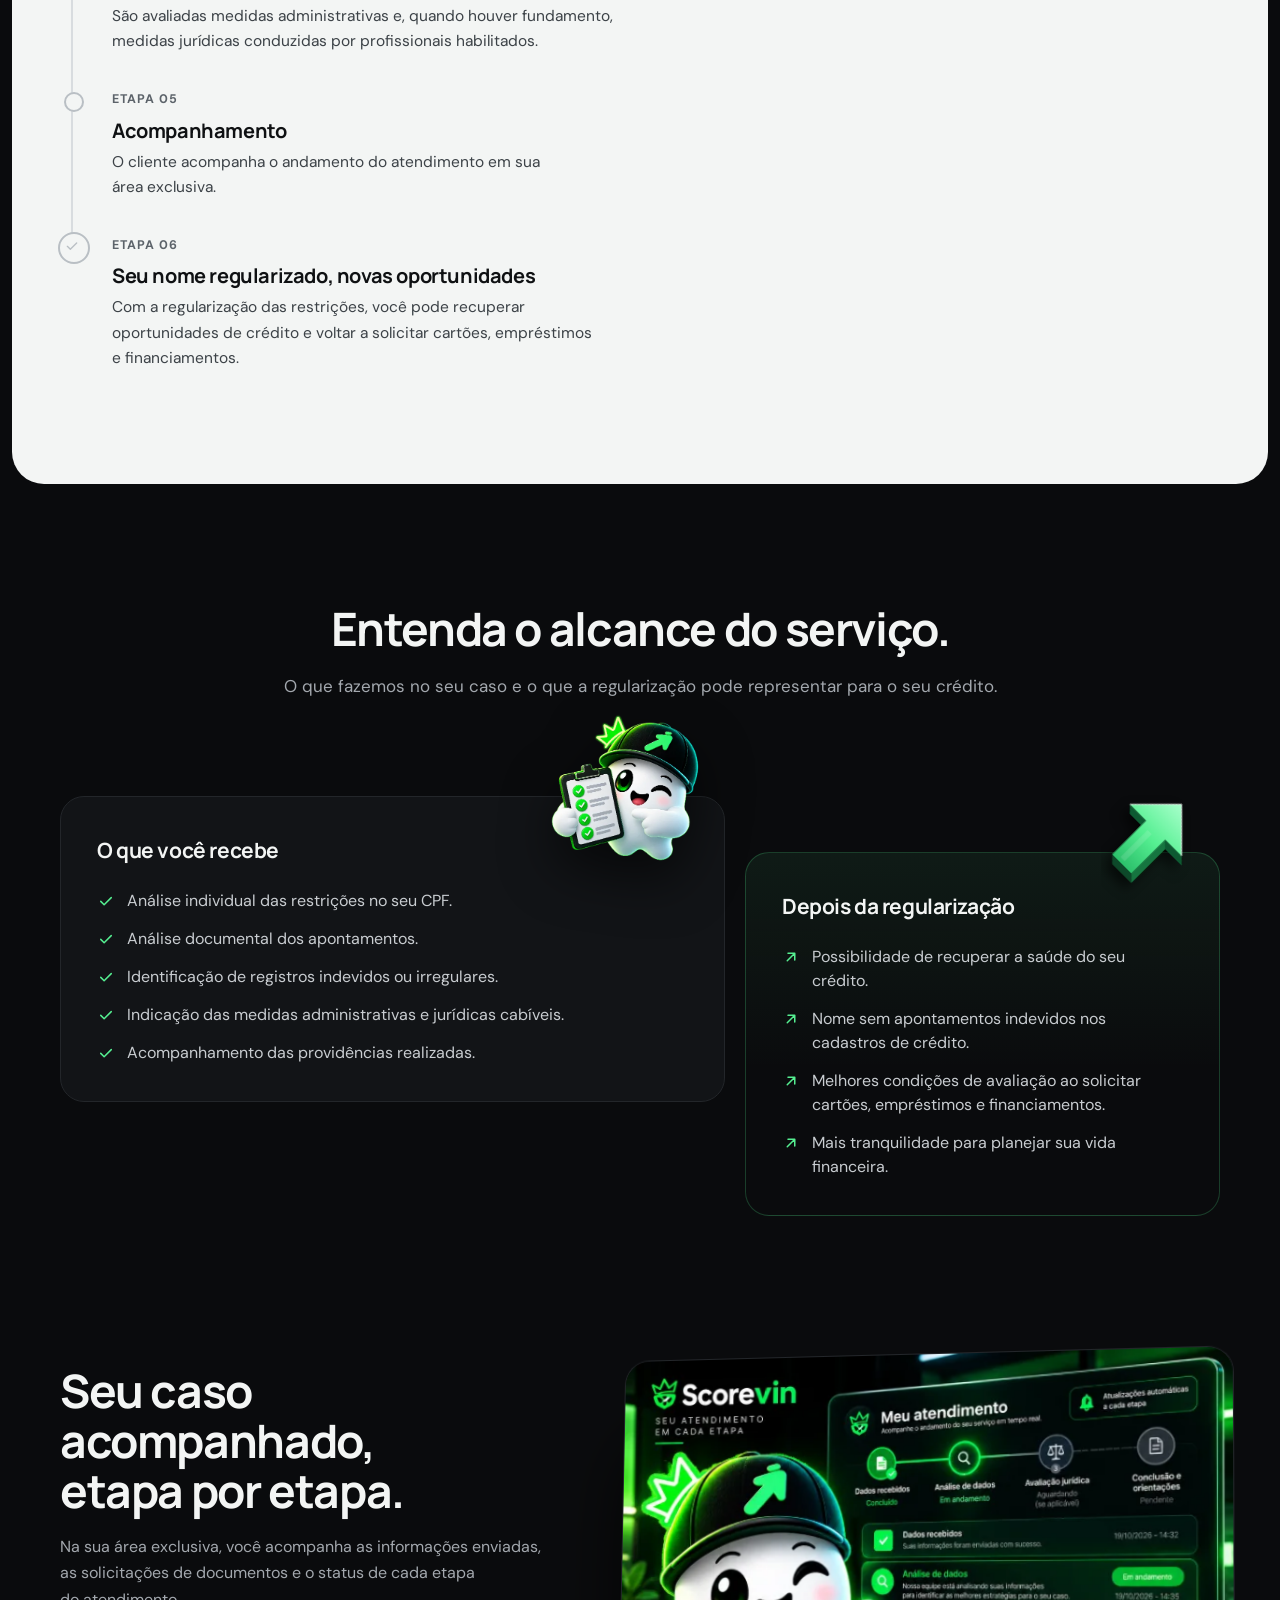
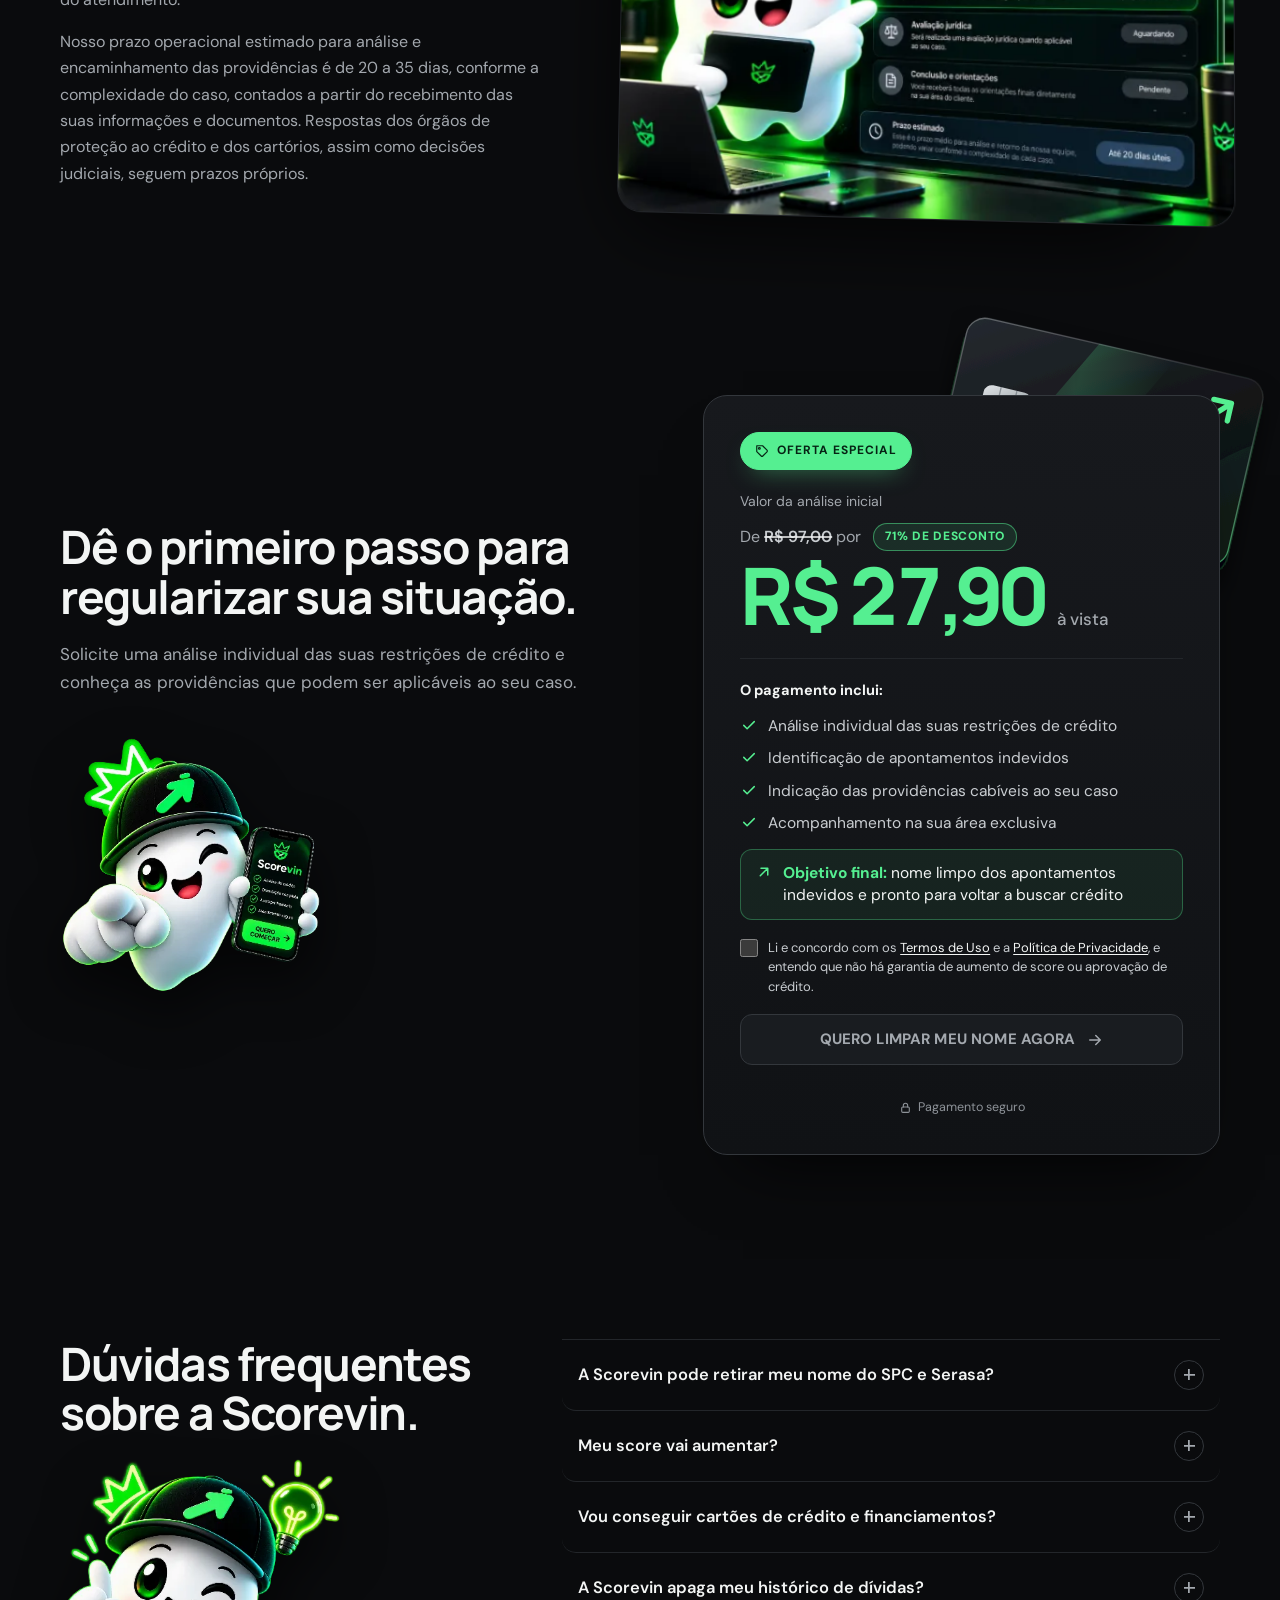
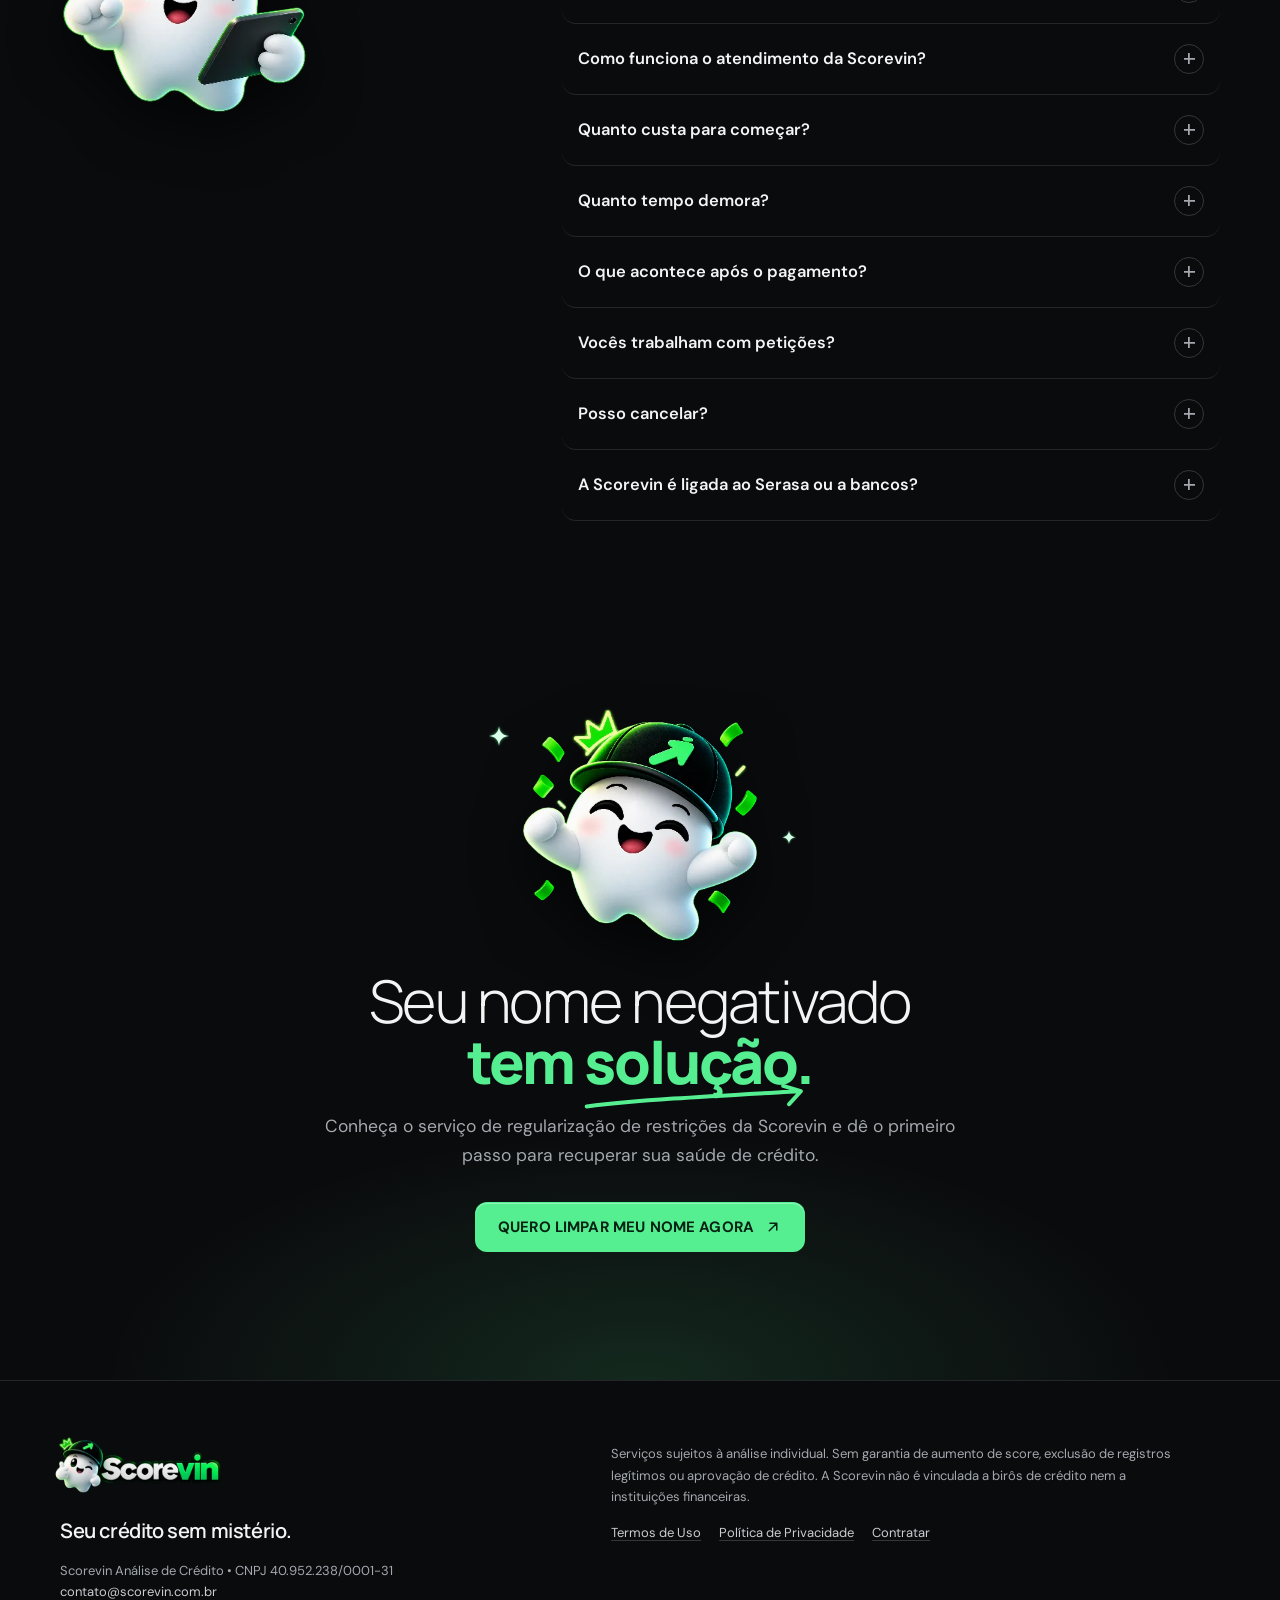
==== commit dbd35527: "FAQ: novas respostas, título Dúvidas frequentes sobre a Scorevin e destaques em verde Atualiza as re" ====
--- a/index.html
+++ b/index.html
@@ -20,7 +20,7 @@
   <link rel="preload" href="assets/fonts/manrope-latin-wght.woff2" as="font" type="font/woff2" crossorigin>
   <link rel="preload" href="assets/fonts/dm-sans-latin-wght.woff2" as="font" type="font/woff2" crossorigin>
   <!-- ?v=: troque o número quando mudar styles.css ou script.js, para todos verem a versão nova na hora -->
-  <link rel="stylesheet" href="styles.css?v=20261022-6">
+  <link rel="stylesheet" href="styles.css?v=20261022-7">
   <link rel="preload" href="assets/vin-hero.jpg" as="image" fetchpriority="high">
 
   <!-- Dados estruturados do FAQ (SEO) -->
@@ -29,11 +29,17 @@
     "@context": "https://schema.org",
     "@type": "FAQPage",
     "mainEntity": [
-      {"@type": "Question", "name": "A Scorevin pode retirar meu nome do Serasa e SPC?", "acceptedAnswer": {"@type": "Answer", "text": "A Scorevin analisa a possibilidade de contestar e solicitar a correção ou exclusão de registros indevidos ou irregulares. A efetiva retirada depende dos fundamentos e das providências aplicáveis ao caso."}},
+      {"@type": "Question", "name": "A Scorevin pode retirar meu nome do SPC e Serasa?", "acceptedAnswer": {"@type": "Answer", "text": "Sim, a Scorevin trabalha com análise individualizada e orientação para regularização de restrições financeiras em cadastros como Serasa, SPC e outros órgãos de proteção ao crédito. Nossa equipe identifica os apontamentos existentes no seu CPF e avalia as medidas administrativas ou jurídicas cabíveis para solicitar a correção ou exclusão de registros que possam ser legalmente removidos. Nosso objetivo é ajudar você a recuperar sua tranquilidade financeira e conquistar novas oportunidades."}},
+      {"@type": "Question", "name": "Meu score vai aumentar?", "acceptedAnswer": {"@type": "Answer", "text": "A regularização das restrições e a melhoria do seu histórico financeiro podem contribuir para o aumento do seu score de crédito. Isso acontece porque a pontuação considera diferentes fatores, incluindo histórico de pagamentos, dívidas e comportamento financeiro. Cada CPF possui uma situação diferente, por isso a evolução da pontuação depende dos critérios utilizados pelos órgãos de análise de crédito. Com a Scorevin, você entende sua situação e recebe orientação para buscar uma vida financeira mais saudável."}},
+      {"@type": "Question", "name": "Vou conseguir cartões de crédito e financiamentos?", "acceptedAnswer": {"@type": "Answer", "text": "Ter o nome negativado pode dificultar a aprovação de cartões de crédito, empréstimos e financiamentos. Ao regularizar suas restrições e melhorar seu perfil financeiro, você pode ampliar suas possibilidades de solicitar novos produtos de crédito. A Scorevin ajuda você a identificar os obstáculos presentes no seu CPF e buscar as medidas adequadas para superá-los. A aprovação final depende dos critérios de cada banco ou instituição financeira."}},
+      {"@type": "Question", "name": "A Scorevin apaga meu histórico de dívidas?", "acceptedAnswer": {"@type": "Answer", "text": "A Scorevin analisa os registros vinculados ao seu CPF para identificar restrições, informações incorretas, registros desatualizados ou apontamentos que possam ser legalmente contestados. Quando existe fundamento, orientamos sobre os procedimentos cabíveis para solicitar a correção ou exclusão dessas informações. É importante esclarecer que a exclusão de um registro não significa necessariamente o cancelamento da dívida que deu origem a ele."}},
+      {"@type": "Question", "name": "Como funciona o atendimento da Scorevin?", "acceptedAnswer": {"@type": "Answer", "text": "O processo começa com uma análise individual do seu CPF. A partir das informações fornecidas, nossa equipe identifica as restrições existentes, avalia sua situação e orienta sobre os próximos passos. Você recebe acompanhamento durante as etapas aplicáveis ao seu caso, com informações claras e atendimento personalizado."}},
+      {"@type": "Question", "name": "Quanto custa para começar?", "acceptedAnswer": {"@type": "Answer", "text": "Você pode iniciar sua análise individual com a Scorevin pelo valor promocional de R$ 27,90, em vez de R$ 97,00. Esse valor corresponde à análise inicial e à orientação oferecida no serviço, conforme as condições informadas na contratação."}},
+      {"@type": "Question", "name": "Quanto tempo demora?", "acceptedAnswer": {"@type": "Answer", "text": "O prazo operacional estimado é de 20 a 35 dias, conforme a complexidade do caso. Prazos de terceiros e decisões judiciais podem ser diferentes."}},
+      {"@type": "Question", "name": "O que acontece após o pagamento?", "acceptedAnswer": {"@type": "Answer", "text": "Você recebe acesso ao cadastro seguro para informar seus dados e acompanhar o atendimento na sua área exclusiva."}},
       {"@type": "Question", "name": "Vocês trabalham com petições?", "acceptedAnswer": {"@type": "Answer", "text": "Quando existe fundamento jurídico, o caso pode ser avaliado por advogados habilitados para eventual adoção de medidas judiciais, observadas as condições da contratação."}},
-      {"@type": "Question", "name": "Meu score vai aumentar?", "acceptedAnswer": {"@type": "Answer", "text": "A correção de informações que prejudicam o histórico de crédito pode influenciar a pontuação, mas o cálculo é realizado pelos birôs e depende de outros fatores."}},
-      {"@type": "Question", "name": "Vou conseguir cartões e financiamentos?", "acceptedAnswer": {"@type": "Answer", "text": "A regularização de restrições pode melhorar as condições de avaliação do perfil, mas a aprovação depende das políticas de cada instituição financeira."}},
-      {"@type": "Question", "name": "Quanto tempo demora?", "acceptedAnswer": {"@type": "Answer", "text": "O prazo operacional estimado é de 20 a 35 dias, conforme a complexidade do caso. Prazos de terceiros e decisões judiciais podem ser diferentes."}}
+      {"@type": "Question", "name": "Posso cancelar?", "acceptedAnswer": {"@type": "Answer", "text": "As condições de cancelamento e reembolso serão informadas nos Termos de Uso antes do pagamento, respeitando o direito de arrependimento previsto no Código de Defesa do Consumidor para compras on-line."}},
+      {"@type": "Question", "name": "A Scorevin é ligada ao Serasa ou a bancos?", "acceptedAnswer": {"@type": "Answer", "text": "Não. A Scorevin é um serviço independente e não representa birôs de crédito nem instituições financeiras."}}
     ]
   }
   </script>
@@ -263,7 +269,7 @@
       <div class="container faq-layout">
         <div class="faq-aside">
           <div class="section-head">
-            <h2>Informação clara antes de contratar.</h2>
+            <h2>Dúvidas frequentes sobre a Scorevin.</h2>
           </div>
           <img class="faq-vin" src="assets/img/vin-lampada-400.webp"
                srcset="assets/img/vin-lampada-400.webp 400w, assets/img/vin-lampada-800.webp 800w"
@@ -271,14 +277,86 @@
                loading="lazy" decoding="async" alt="">
         </div>
         <div class="faq">
-        <details><summary>A Scorevin pode retirar meu nome do Serasa e SPC?</summary><p>A Scorevin analisa a possibilidade de contestar e solicitar a correção ou exclusão de registros indevidos ou irregulares. A efetiva retirada depende dos fundamentos e das providências aplicáveis ao caso.</p></details>
-        <details><summary>Vocês trabalham com petições?</summary><p>Quando existe fundamento jurídico, o caso pode ser avaliado por advogados habilitados para eventual adoção de medidas judiciais, observadas as condições da contratação.</p></details>
-        <details><summary>Meu score vai aumentar?</summary><p>A correção de informações que prejudicam o histórico de crédito pode influenciar a pontuação, mas o cálculo é realizado pelos birôs e depende de outros fatores.</p></details>
-        <details><summary>Vou conseguir cartões e financiamentos?</summary><p>A regularização de restrições pode melhorar as condições de avaliação do perfil, mas a aprovação depende das políticas de cada instituição financeira.</p></details>
-        <details><summary>Quanto tempo demora?</summary><p>O prazo operacional estimado é de 20 a 35 dias, conforme a complexidade do caso. Prazos de terceiros e decisões judiciais podem ser diferentes.</p></details>
-        <details><summary>O que acontece após o pagamento?</summary><p>Você recebe acesso ao cadastro seguro para informar seus dados e acompanhar o atendimento na sua área exclusiva.</p></details>
-        <details><summary>Posso cancelar?</summary><p>As condições de cancelamento e reembolso serão informadas nos Termos de Uso antes do pagamento, respeitando o direito de arrependimento previsto no Código de Defesa do Consumidor para compras on-line.</p></details>
-        <details><summary>A Scorevin é ligada ao Serasa ou a bancos?</summary><p>Não. A Scorevin é um serviço independente e não representa birôs de crédito nem instituições financeiras.</p></details>
+          <details>
+            <summary>A Scorevin pode retirar meu nome do SPC e Serasa?</summary>
+            <div class="faq-a">
+              <p>Sim, a Scorevin trabalha com <strong>análise individualizada</strong> e orientação para regularização de restrições financeiras em cadastros como Serasa, SPC e outros órgãos de proteção ao crédito.</p>
+              <p>Nossa equipe identifica os apontamentos existentes no seu CPF e avalia as <strong>medidas administrativas ou jurídicas cabíveis</strong> para solicitar a correção ou exclusão de registros que possam ser legalmente removidos.</p>
+              <p>Nosso objetivo é ajudar você a recuperar sua tranquilidade financeira e conquistar novas oportunidades.</p>
+            </div>
+          </details>
+          <details>
+            <summary>Meu score vai aumentar?</summary>
+            <div class="faq-a">
+              <p>A regularização das restrições e a melhoria do seu histórico financeiro podem contribuir para o aumento do seu score de crédito.</p>
+              <p>Isso acontece porque a pontuação considera diferentes fatores, incluindo histórico de pagamentos, dívidas e comportamento financeiro.</p>
+              <p>Cada CPF possui uma situação diferente, por isso a evolução da pontuação depende dos critérios utilizados pelos órgãos de análise de crédito.</p>
+              <p><strong>Com a Scorevin, você entende sua situação e recebe orientação para buscar uma vida financeira mais saudável.</strong></p>
+            </div>
+          </details>
+          <details>
+            <summary>Vou conseguir cartões de crédito e financiamentos?</summary>
+            <div class="faq-a">
+              <p>Ter o nome negativado pode dificultar a aprovação de cartões de crédito, empréstimos e financiamentos.</p>
+              <p>Ao regularizar suas restrições e melhorar seu perfil financeiro, você pode <strong>ampliar suas possibilidades</strong> de solicitar novos produtos de crédito.</p>
+              <p>A Scorevin ajuda você a identificar os obstáculos presentes no seu CPF e buscar as medidas adequadas para superá-los.</p>
+              <p>A aprovação final depende dos critérios de cada banco ou instituição financeira.</p>
+            </div>
+          </details>
+          <details>
+            <summary>A Scorevin apaga meu histórico de dívidas?</summary>
+            <div class="faq-a">
+              <p>A Scorevin analisa os registros vinculados ao seu CPF para identificar restrições, informações incorretas, registros desatualizados ou apontamentos que possam ser <strong>legalmente contestados</strong>.</p>
+              <p>Quando existe fundamento, orientamos sobre os procedimentos cabíveis para solicitar a correção ou exclusão dessas informações.</p>
+              <p>É importante esclarecer que a exclusão de um registro não significa necessariamente o cancelamento da dívida que deu origem a ele.</p>
+            </div>
+          </details>
+          <details>
+            <summary>Como funciona o atendimento da Scorevin?</summary>
+            <div class="faq-a">
+              <p>O processo começa com uma <strong>análise individual do seu CPF</strong>.</p>
+              <p>A partir das informações fornecidas, nossa equipe identifica as restrições existentes, avalia sua situação e orienta sobre os próximos passos.</p>
+              <p>Você recebe acompanhamento durante as etapas aplicáveis ao seu caso, com informações claras e <strong>atendimento personalizado</strong>.</p>
+            </div>
+          </details>
+          <details>
+            <summary>Quanto custa para começar?</summary>
+            <div class="faq-a">
+              <p>Você pode iniciar sua análise individual com a Scorevin pelo valor promocional de <strong class="nowrap">R$ 27,90</strong>, em vez de <span class="nowrap">R$ 97,00</span>.</p>
+              <p>Esse valor corresponde à análise inicial e à orientação oferecida no serviço, conforme as condições informadas na contratação.</p>
+              <p class="faq-cta"><a class="faq-link" href="#contratar" data-track="faq_cta">Ver a oferta <span class="ico ico-arrow-right" aria-hidden="true"></span></a></p>
+            </div>
+          </details>
+          <details>
+            <summary>Quanto tempo demora?</summary>
+            <div class="faq-a">
+              <p>O prazo operacional estimado é de <strong>20 a 35 dias</strong>, conforme a complexidade do caso. Prazos de terceiros e decisões judiciais podem ser diferentes.</p>
+            </div>
+          </details>
+          <details>
+            <summary>O que acontece após o pagamento?</summary>
+            <div class="faq-a">
+              <p>Você recebe acesso ao cadastro seguro para informar seus dados e acompanhar o atendimento na sua <strong>área exclusiva</strong>.</p>
+            </div>
+          </details>
+          <details>
+            <summary>Vocês trabalham com petições?</summary>
+            <div class="faq-a">
+              <p>Quando existe fundamento jurídico, o caso pode ser avaliado por <strong>advogados habilitados</strong> para eventual adoção de medidas judiciais, observadas as condições da contratação.</p>
+            </div>
+          </details>
+          <details>
+            <summary>Posso cancelar?</summary>
+            <div class="faq-a">
+              <p>As condições de cancelamento e reembolso serão informadas nos Termos de Uso antes do pagamento, respeitando o <strong>direito de arrependimento</strong> previsto no Código de Defesa do Consumidor para compras on-line.</p>
+            </div>
+          </details>
+          <details>
+            <summary>A Scorevin é ligada ao Serasa ou a bancos?</summary>
+            <div class="faq-a">
+              <p>Não. A Scorevin é um <strong>serviço independente</strong> e não representa birôs de crédito nem instituições financeiras.</p>
+            </div>
+          </details>
         </div>
       </div>
     </section>
@@ -333,6 +411,6 @@
   <!-- Voltar ao topo -->
   <button class="to-top" id="toTop" aria-label="Voltar ao topo" title="Voltar ao topo"><span class="ico ico-arrow-up" aria-hidden="true"></span></button>
 
-  <script src="script.js?v=20261022-6"></script>
+  <script src="script.js?v=20261022-7"></script>
 </body>
 </html>
--- a/styles.css
+++ b/styles.css
@@ -512,7 +512,18 @@
 .faq details[open] { background: var(--surface); border-bottom-color: transparent; }
 .faq details[open] summary { color: var(--ink); }
 .faq details[open] summary::after { rotate: 180deg; color: var(--accent); border-color: rgba(85, 239, 145, .4); background-size: 11px 1.75px, 1.75px 0; }
-.faq details p { margin: 0; padding: 0 16px 22px; max-width: 64ch; font-size: 15.5px; color: var(--ink-2); }
+/* Resposta: parágrafos curtos, termos-chave em verde e entrada suave ao abrir */
+.faq-a { padding: 0 16px 22px; max-width: 64ch; }
+.faq-a p { margin: 0; font-size: 15.5px; line-height: 1.65; color: var(--ink-2); }
+.faq-a p + p { margin-top: 10px; }
+.faq-a strong { color: var(--accent); font-weight: 600; }
+.faq-a .faq-cta { margin-top: 14px; }
+.faq-link { display: inline-flex; align-items: center; gap: 6px; font-weight: 700; color: var(--accent); border-radius: 6px; }
+.faq-link .ico { width: 16px; height: 16px; transition: transform .3s var(--ease-out); }
+.faq-link:hover { text-decoration: underline; text-underline-offset: 4px; }
+.faq-link:hover .ico { transform: translateX(3px); }
+.faq details[open] .faq-a { animation: faq-in .45s var(--ease-out) both; }
+@keyframes faq-in { from { opacity: 0; transform: translateY(-6px); } }
 @supports (interpolate-size: allow-keywords) {
   .faq { interpolate-size: allow-keywords; }
   .faq details::details-content { height: 0; overflow: clip; transition: height .4s var(--ease-out), content-visibility .4s allow-discrete; }
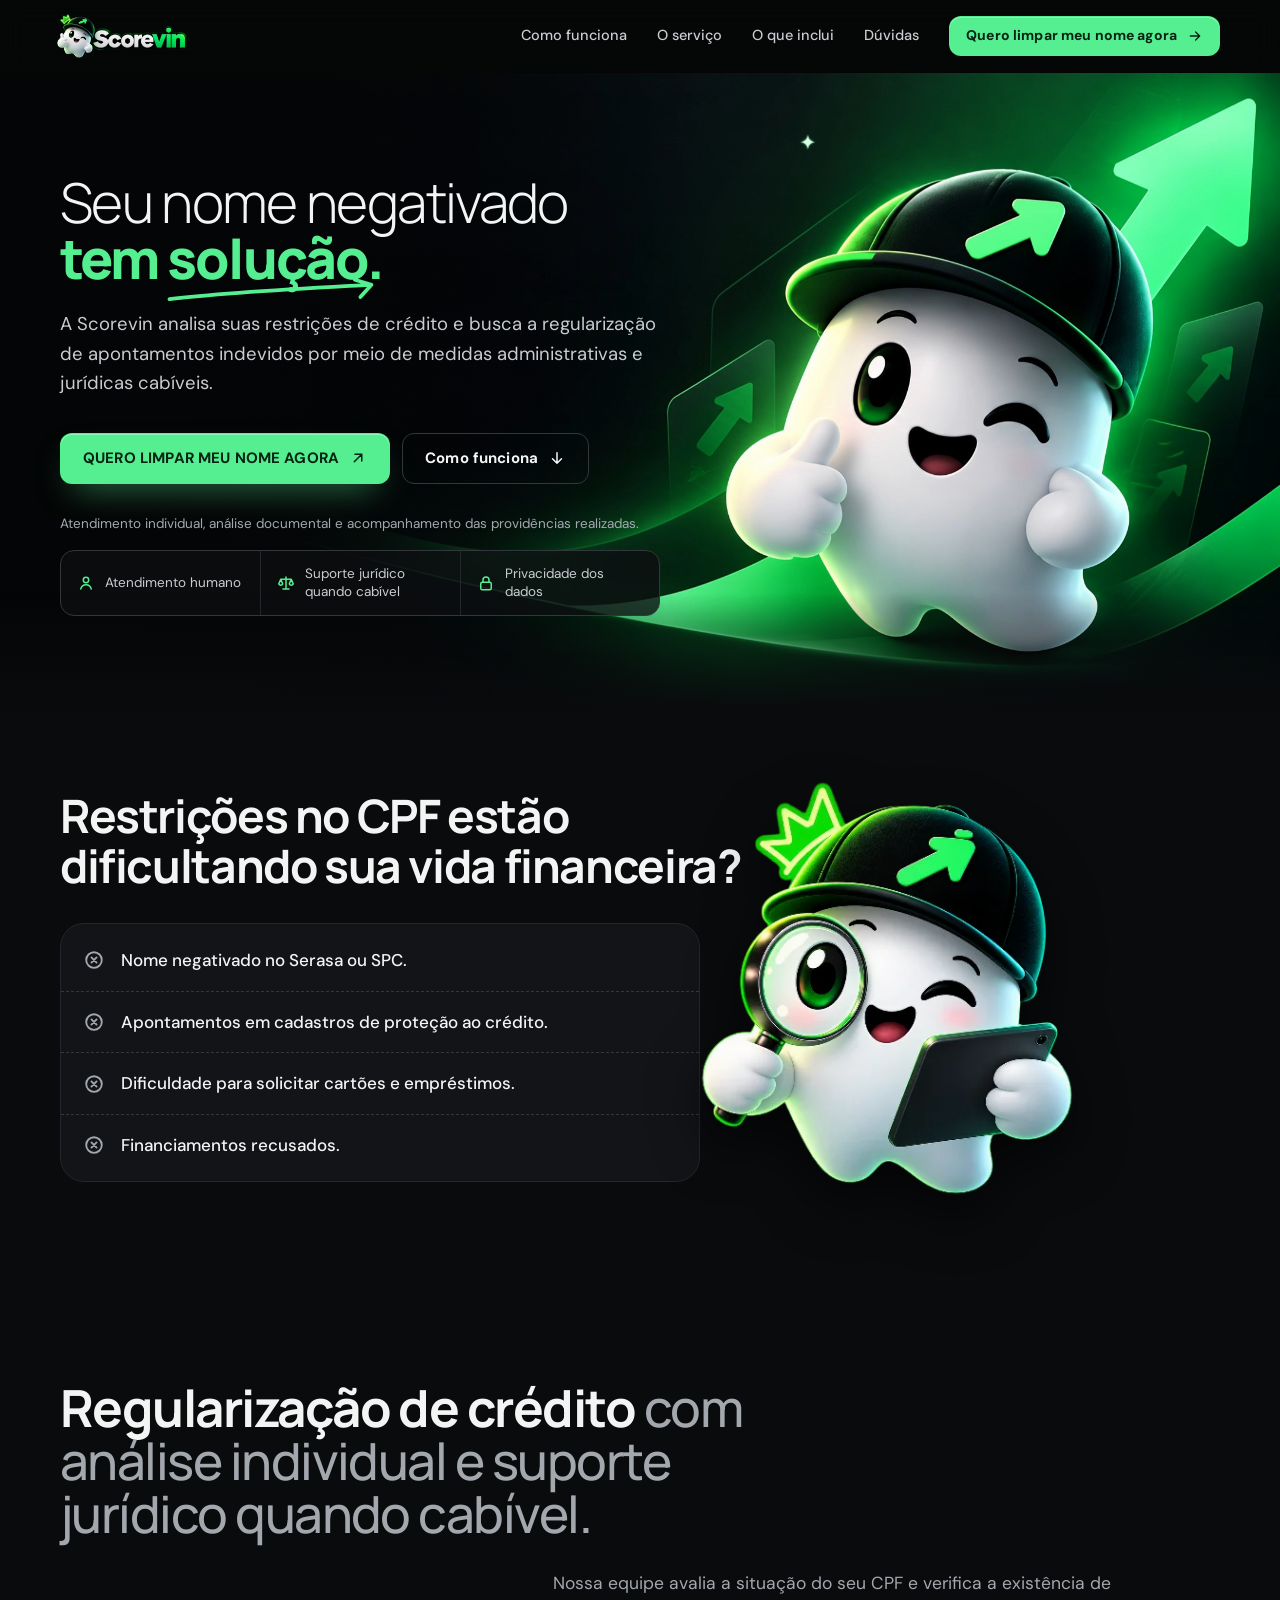
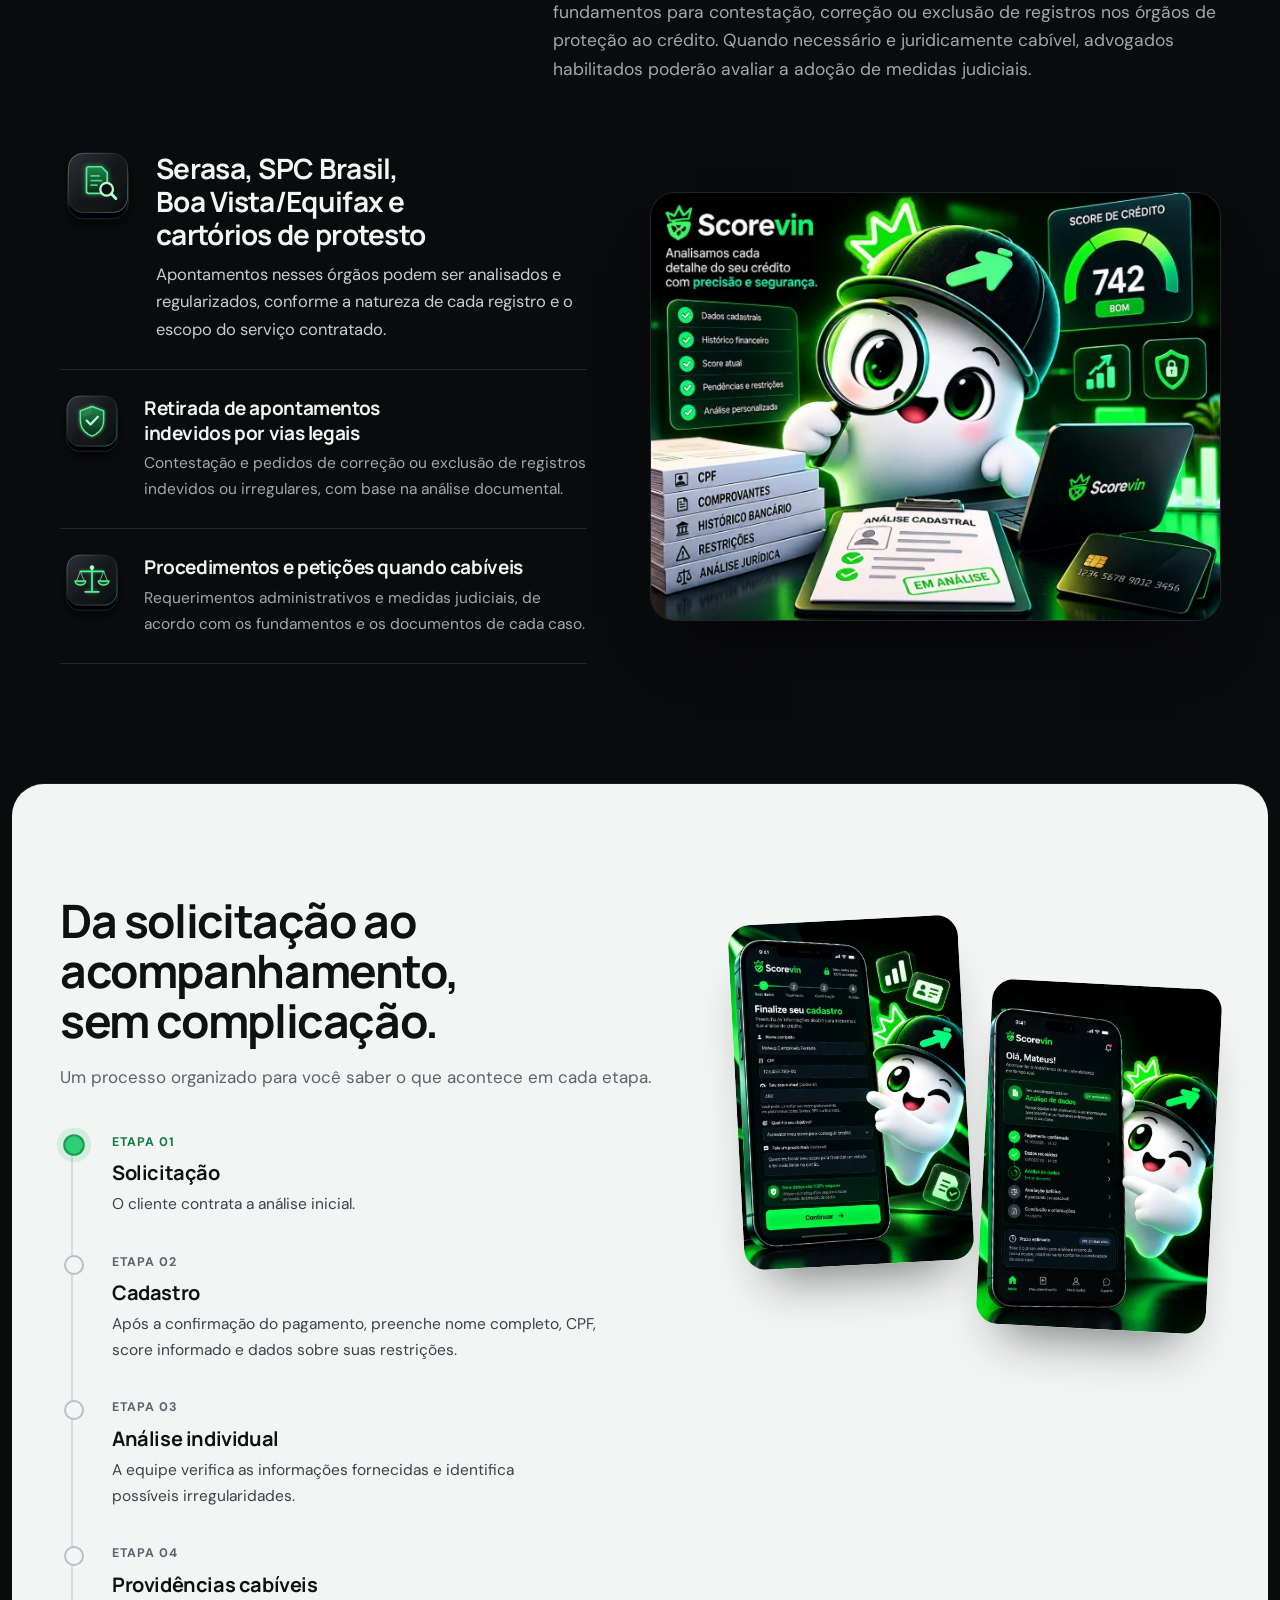
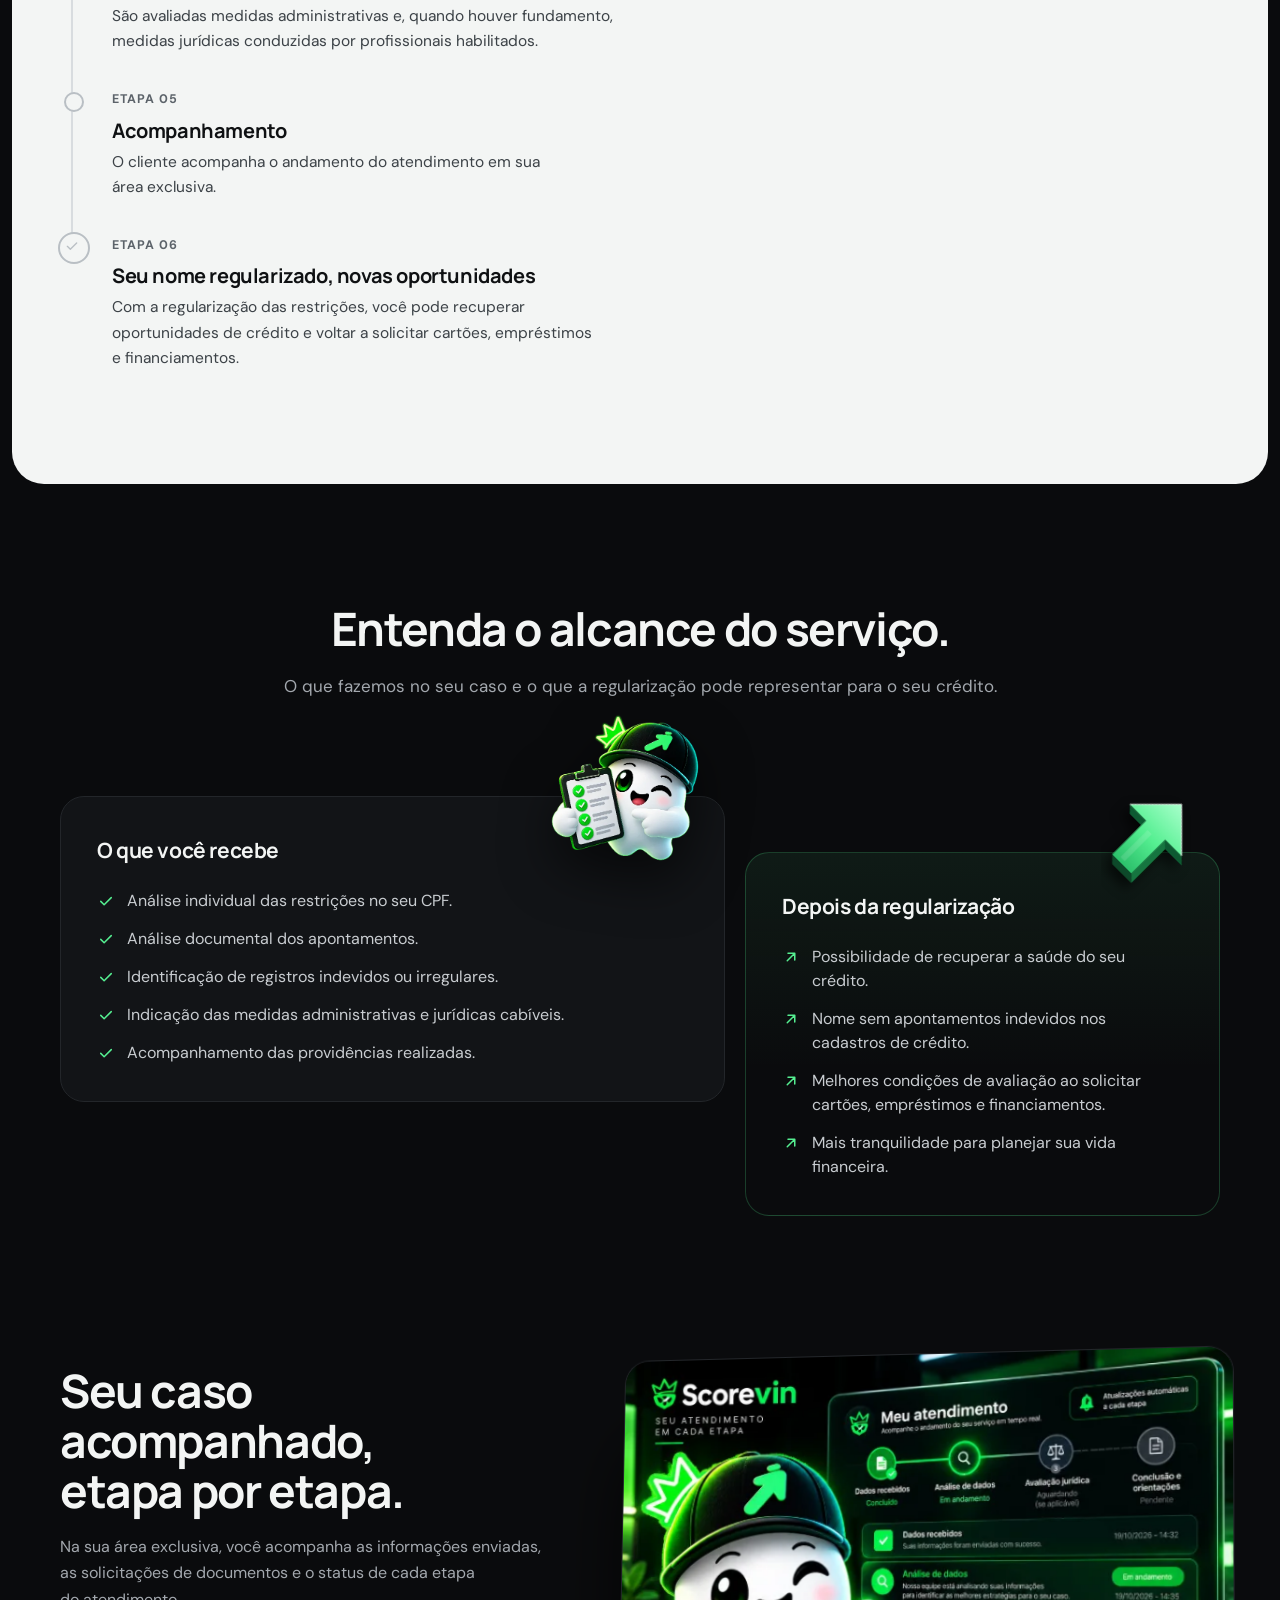
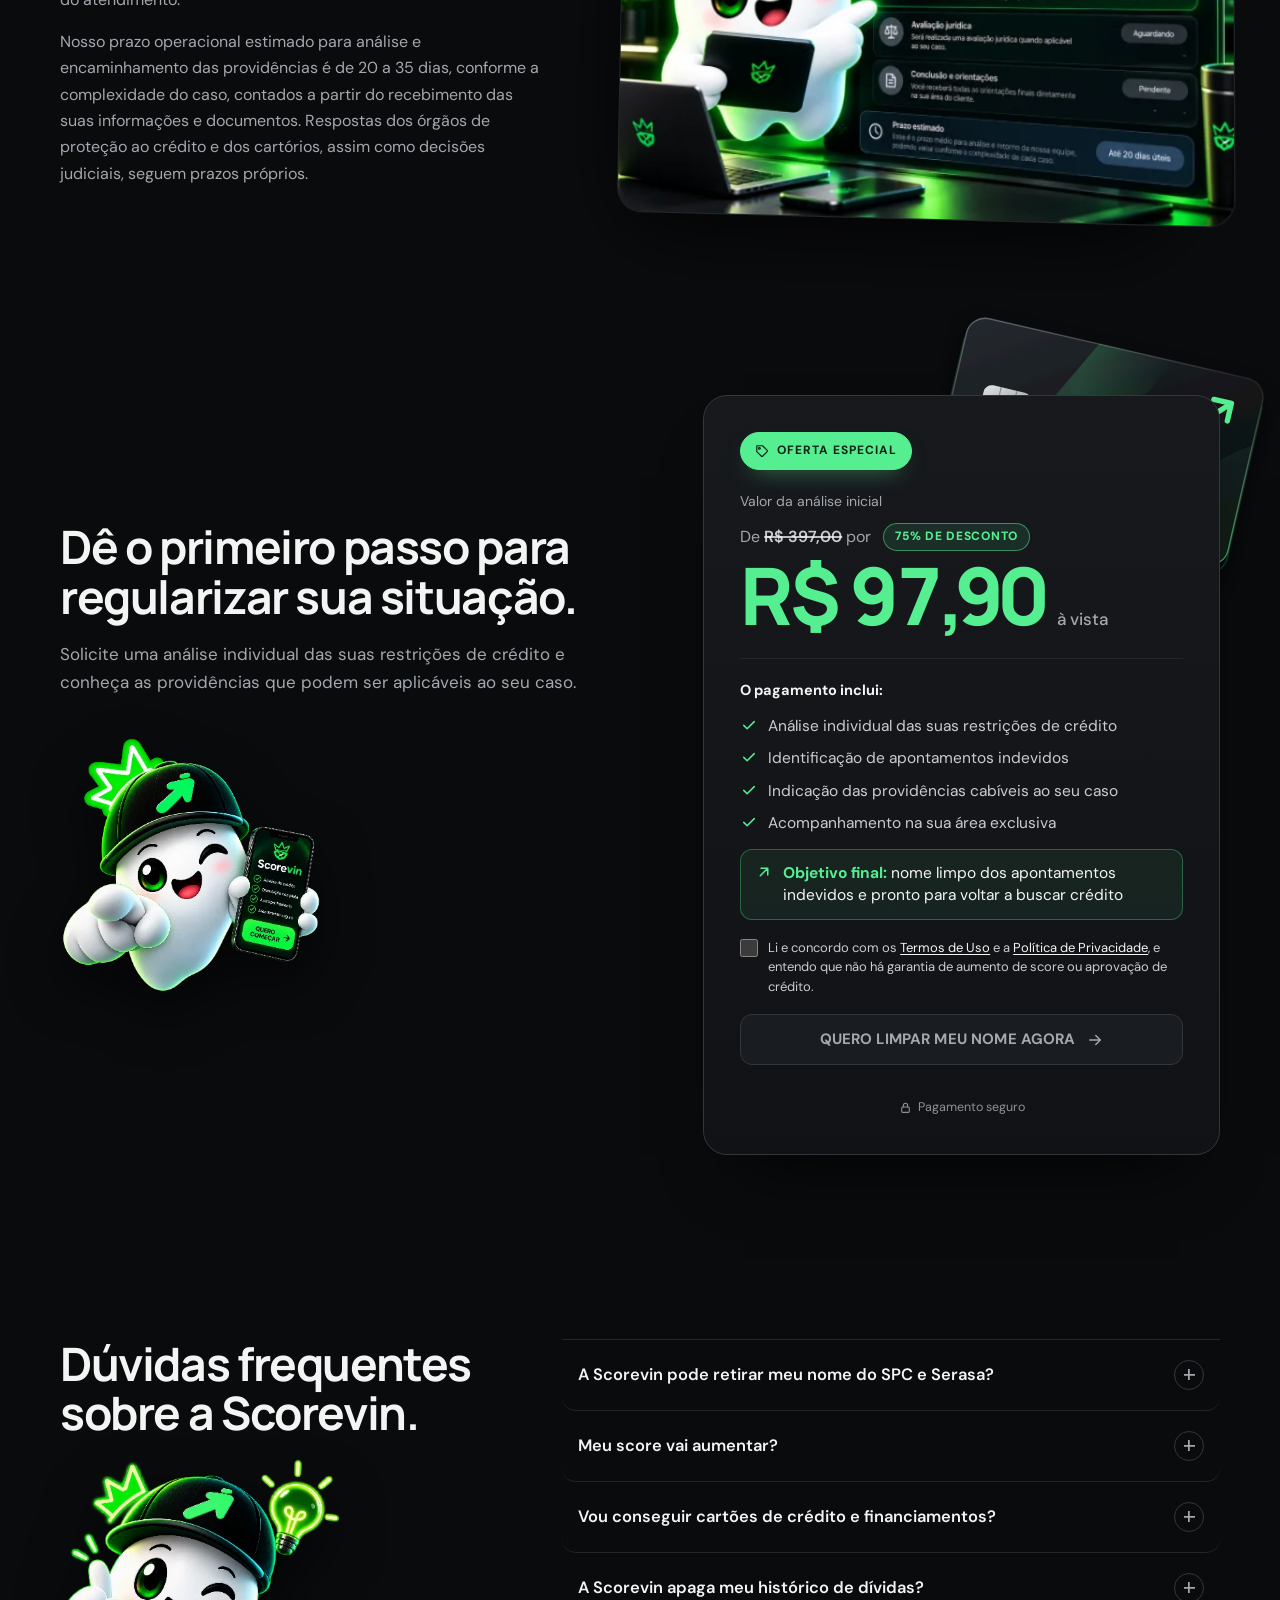
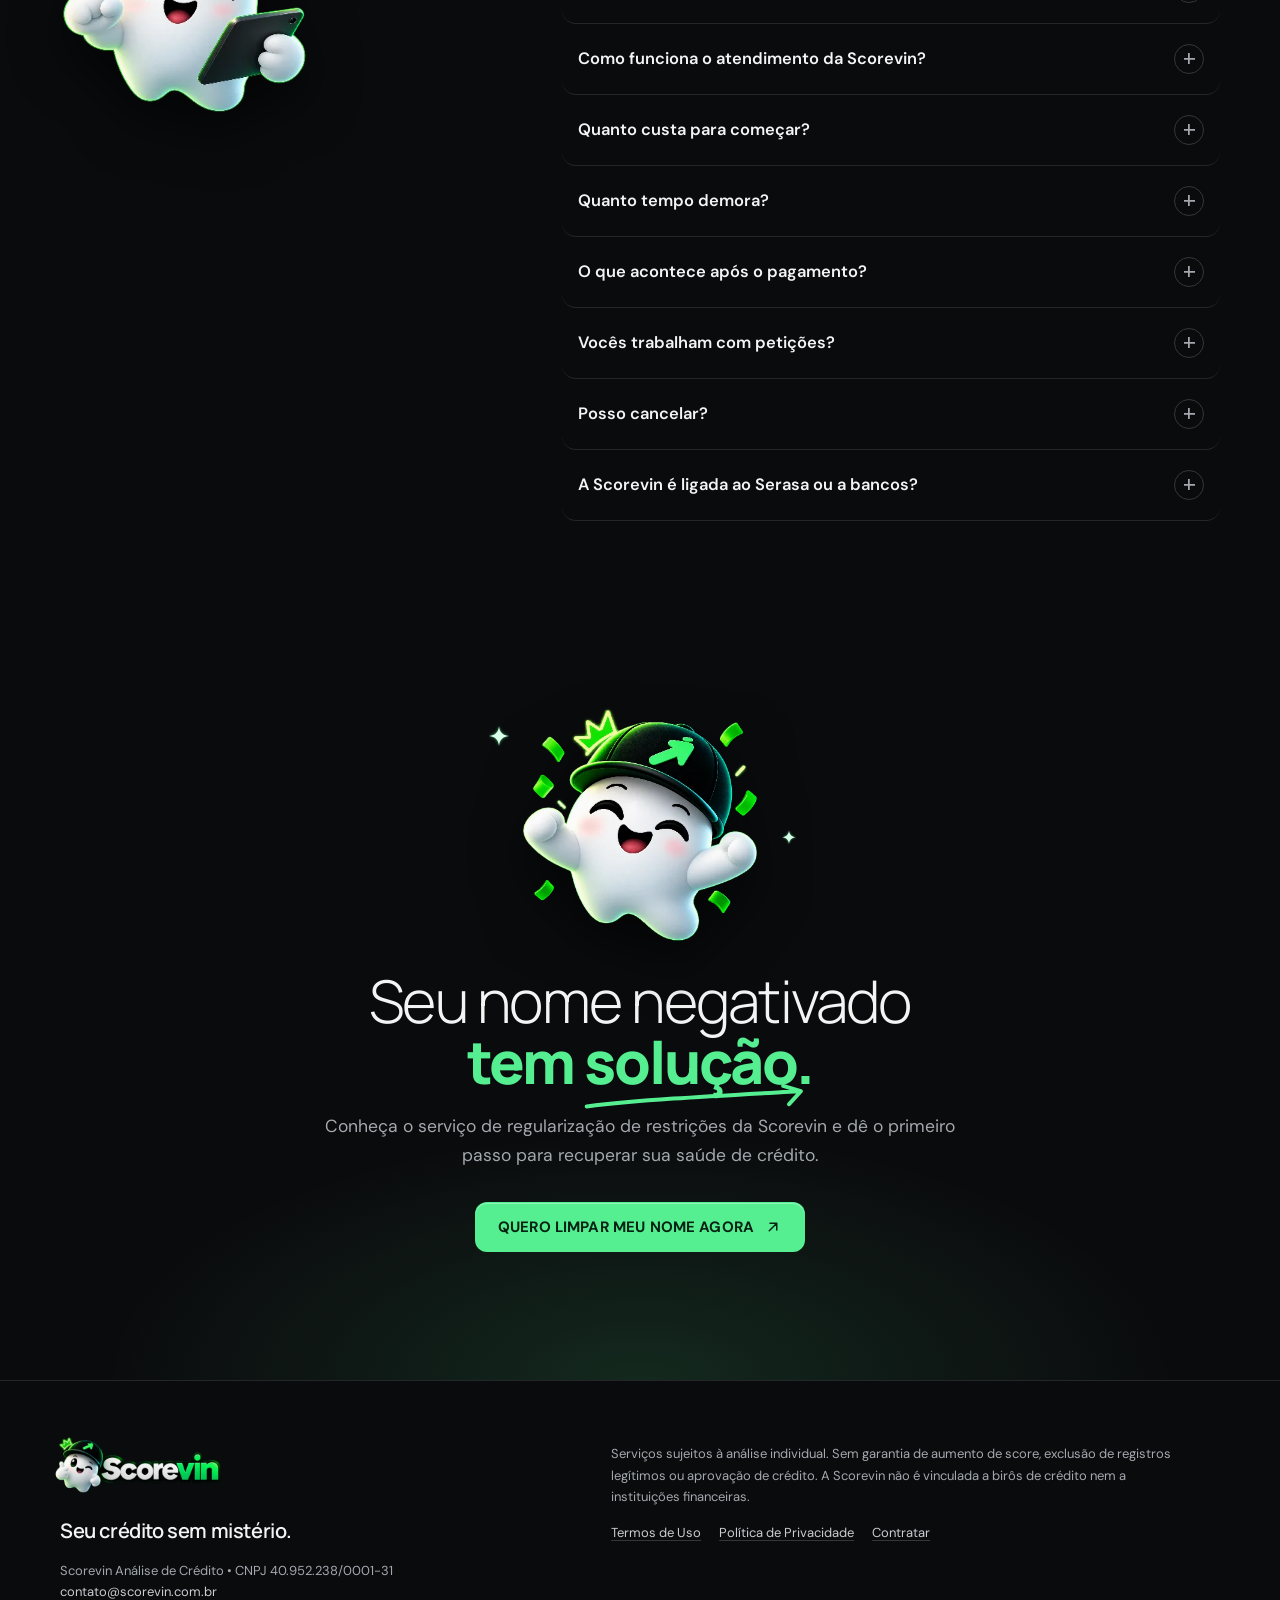
==== commit b3be474b: "Novo preço: De R$ 397,00 por R$ 97,90 (75% de desconto) Atualiza o cartão de preço, o selo de descon" ====
--- a/index.html
+++ b/index.html
@@ -20,7 +20,7 @@
   <link rel="preload" href="assets/fonts/manrope-latin-wght.woff2" as="font" type="font/woff2" crossorigin>
   <link rel="preload" href="assets/fonts/dm-sans-latin-wght.woff2" as="font" type="font/woff2" crossorigin>
   <!-- ?v=: troque o número quando mudar styles.css ou script.js, para todos verem a versão nova na hora -->
-  <link rel="stylesheet" href="styles.css?v=20261022-7">
+  <link rel="stylesheet" href="styles.css?v=20261022-9">
   <link rel="preload" href="assets/vin-hero.jpg" as="image" fetchpriority="high">
 
   <!-- Dados estruturados do FAQ (SEO) -->
@@ -34,7 +34,7 @@
       {"@type": "Question", "name": "Vou conseguir cartões de crédito e financiamentos?", "acceptedAnswer": {"@type": "Answer", "text": "Ter o nome negativado pode dificultar a aprovação de cartões de crédito, empréstimos e financiamentos. Ao regularizar suas restrições e melhorar seu perfil financeiro, você pode ampliar suas possibilidades de solicitar novos produtos de crédito. A Scorevin ajuda você a identificar os obstáculos presentes no seu CPF e buscar as medidas adequadas para superá-los. A aprovação final depende dos critérios de cada banco ou instituição financeira."}},
       {"@type": "Question", "name": "A Scorevin apaga meu histórico de dívidas?", "acceptedAnswer": {"@type": "Answer", "text": "A Scorevin analisa os registros vinculados ao seu CPF para identificar restrições, informações incorretas, registros desatualizados ou apontamentos que possam ser legalmente contestados. Quando existe fundamento, orientamos sobre os procedimentos cabíveis para solicitar a correção ou exclusão dessas informações. É importante esclarecer que a exclusão de um registro não significa necessariamente o cancelamento da dívida que deu origem a ele."}},
       {"@type": "Question", "name": "Como funciona o atendimento da Scorevin?", "acceptedAnswer": {"@type": "Answer", "text": "O processo começa com uma análise individual do seu CPF. A partir das informações fornecidas, nossa equipe identifica as restrições existentes, avalia sua situação e orienta sobre os próximos passos. Você recebe acompanhamento durante as etapas aplicáveis ao seu caso, com informações claras e atendimento personalizado."}},
-      {"@type": "Question", "name": "Quanto custa para começar?", "acceptedAnswer": {"@type": "Answer", "text": "Você pode iniciar sua análise individual com a Scorevin pelo valor promocional de R$ 27,90, em vez de R$ 97,00. Esse valor corresponde à análise inicial e à orientação oferecida no serviço, conforme as condições informadas na contratação."}},
+      {"@type": "Question", "name": "Quanto custa para começar?", "acceptedAnswer": {"@type": "Answer", "text": "Você pode iniciar sua análise individual com a Scorevin pelo valor promocional de R$ 97,90, em vez de R$ 397,00. Esse valor corresponde à análise inicial e à orientação oferecida no serviço, conforme as condições informadas na contratação."}},
       {"@type": "Question", "name": "Quanto tempo demora?", "acceptedAnswer": {"@type": "Answer", "text": "O prazo operacional estimado é de 20 a 35 dias, conforme a complexidade do caso. Prazos de terceiros e decisões judiciais podem ser diferentes."}},
       {"@type": "Question", "name": "O que acontece após o pagamento?", "acceptedAnswer": {"@type": "Answer", "text": "Você recebe acesso ao cadastro seguro para informar seus dados e acompanhar o atendimento na sua área exclusiva."}},
       {"@type": "Question", "name": "Vocês trabalham com petições?", "acceptedAnswer": {"@type": "Answer", "text": "Quando existe fundamento jurídico, o caso pode ser avaliado por advogados habilitados para eventual adoção de medidas judiciais, observadas as condições da contratação."}},
@@ -43,8 +43,26 @@
     ]
   }
   </script>
+  <!-- Meta Pixel Code -->
+  <script>
+  !function(f,b,e,v,n,t,s)
+  {if(f.fbq)return;n=f.fbq=function(){n.callMethod?
+  n.callMethod.apply(n,arguments):n.queue.push(arguments)};
+  if(!f._fbq)f._fbq=n;n.push=n;n.loaded=!0;n.version='2.0';
+  n.queue=[];t=b.createElement(e);t.async=!0;
+  t.src=v;s=b.getElementsByTagName(e)[0];
+  s.parentNode.insertBefore(t,s)}(window, document,'script',
+  'https://connect.facebook.net/en_US/fbevents.js');
+  fbq('init', '1401590258813908');
+  fbq('track', 'PageView');
+  </script>
+  <!-- End Meta Pixel Code -->
 </head>
 <body>
+  <!-- Meta Pixel para quem navega sem JavaScript (no <body>, onde a imagem é permitida) -->
+  <noscript><img height="1" width="1" style="display:none"
+  src="https://www.facebook.com/tr?id=1401590258813908&ev=PageView&noscript=1"
+  /></noscript>
   <a class="skip" href="#conteudo">Pular para o conteúdo</a>
 
   <header class="top">
@@ -241,8 +259,8 @@
             <span class="luz" aria-hidden="true"></span>
             <span class="offer-badge is-promo"><span class="ico ico-tag" aria-hidden="true"></span> Oferta especial</span>
             <div class="price-label">Valor da análise inicial</div>
-            <p class="price-old"><span>De <del>R$ 97,00</del> por</span> <span class="price-off">71% DE DESCONTO</span></p>
-            <div class="price"><span class="price-num">R$ 27<span class="price-sep">,</span>90</span> <small>à vista</small></div>
+            <p class="price-old"><span>De <del>R$ 397,00</del> por</span> <span class="price-off">75% DE DESCONTO</span></p>
+            <div class="price"><span class="price-num">R$ 97<span class="price-sep">,</span>90</span> <small>à vista</small></div>
             <p class="offer-list-title">O pagamento inclui:</p>
             <ul class="offer-list">
               <li>Análise individual das suas restrições de crédito</li>
@@ -322,7 +340,7 @@
           <details>
             <summary>Quanto custa para começar?</summary>
             <div class="faq-a">
-              <p>Você pode iniciar sua análise individual com a Scorevin pelo valor promocional de <strong class="nowrap">R$ 27,90</strong>, em vez de <span class="nowrap">R$ 97,00</span>.</p>
+              <p>Você pode iniciar sua análise individual com a Scorevin pelo valor promocional de <strong class="nowrap">R$ 97,90</strong>, em vez de <span class="nowrap">R$ 397,00</span>.</p>
               <p>Esse valor corresponde à análise inicial e à orientação oferecida no serviço, conforme as condições informadas na contratação.</p>
               <p class="faq-cta"><a class="faq-link" href="#contratar" data-track="faq_cta">Ver a oferta <span class="ico ico-arrow-right" aria-hidden="true"></span></a></p>
             </div>
@@ -406,11 +424,11 @@
   </a>
 
   <!-- Barra CTA fixa no mobile -->
-  <div class="sticky-cta" id="stickyCta"><a class="btn" href="#contratar" data-track="sticky_cta">LIMPAR MEU NOME — <span class="nowrap">R$ 27,90</span></a></div>
+  <div class="sticky-cta" id="stickyCta"><a class="btn" href="#contratar" data-track="sticky_cta">LIMPAR MEU NOME — <span class="nowrap">R$ 97,90</span></a></div>
 
   <!-- Voltar ao topo -->
   <button class="to-top" id="toTop" aria-label="Voltar ao topo" title="Voltar ao topo"><span class="ico ico-arrow-up" aria-hidden="true"></span></button>
 
-  <script src="script.js?v=20261022-7"></script>
+  <script src="script.js?v=20261022-9"></script>
 </body>
 </html>
--- a/styles.css
+++ b/styles.css
@@ -449,7 +449,7 @@
 .offer-badge.is-promo { gap: 8px; padding: 8px 14px; font-size: 12px; letter-spacing: .08em; background: var(--accent); border-color: var(--accent); color: var(--accent-ink); box-shadow: 0 10px 24px -12px rgba(85, 239, 145, .6); }
 .offer-badge.is-promo .ico { width: 14px; height: 14px; }
 .price-label { font-size: 14px; color: var(--muted); }
-/* "De R$ 97,00 por" riscado + selo do desconto, logo acima do preço */
+/* "De R$ 397,00 por" riscado + selo do desconto, logo acima do preço */
 .price-old { display: flex; flex-wrap: wrap; align-items: center; gap: 6px 12px; margin: 10px 0 0; font-size: 16px; line-height: 1.3; color: var(--muted); }
 .price-old del { font-weight: 600; color: var(--ink-2); text-decoration-thickness: 2px; text-decoration-color: rgba(243, 245, 244, .75); }
 .price-off {
